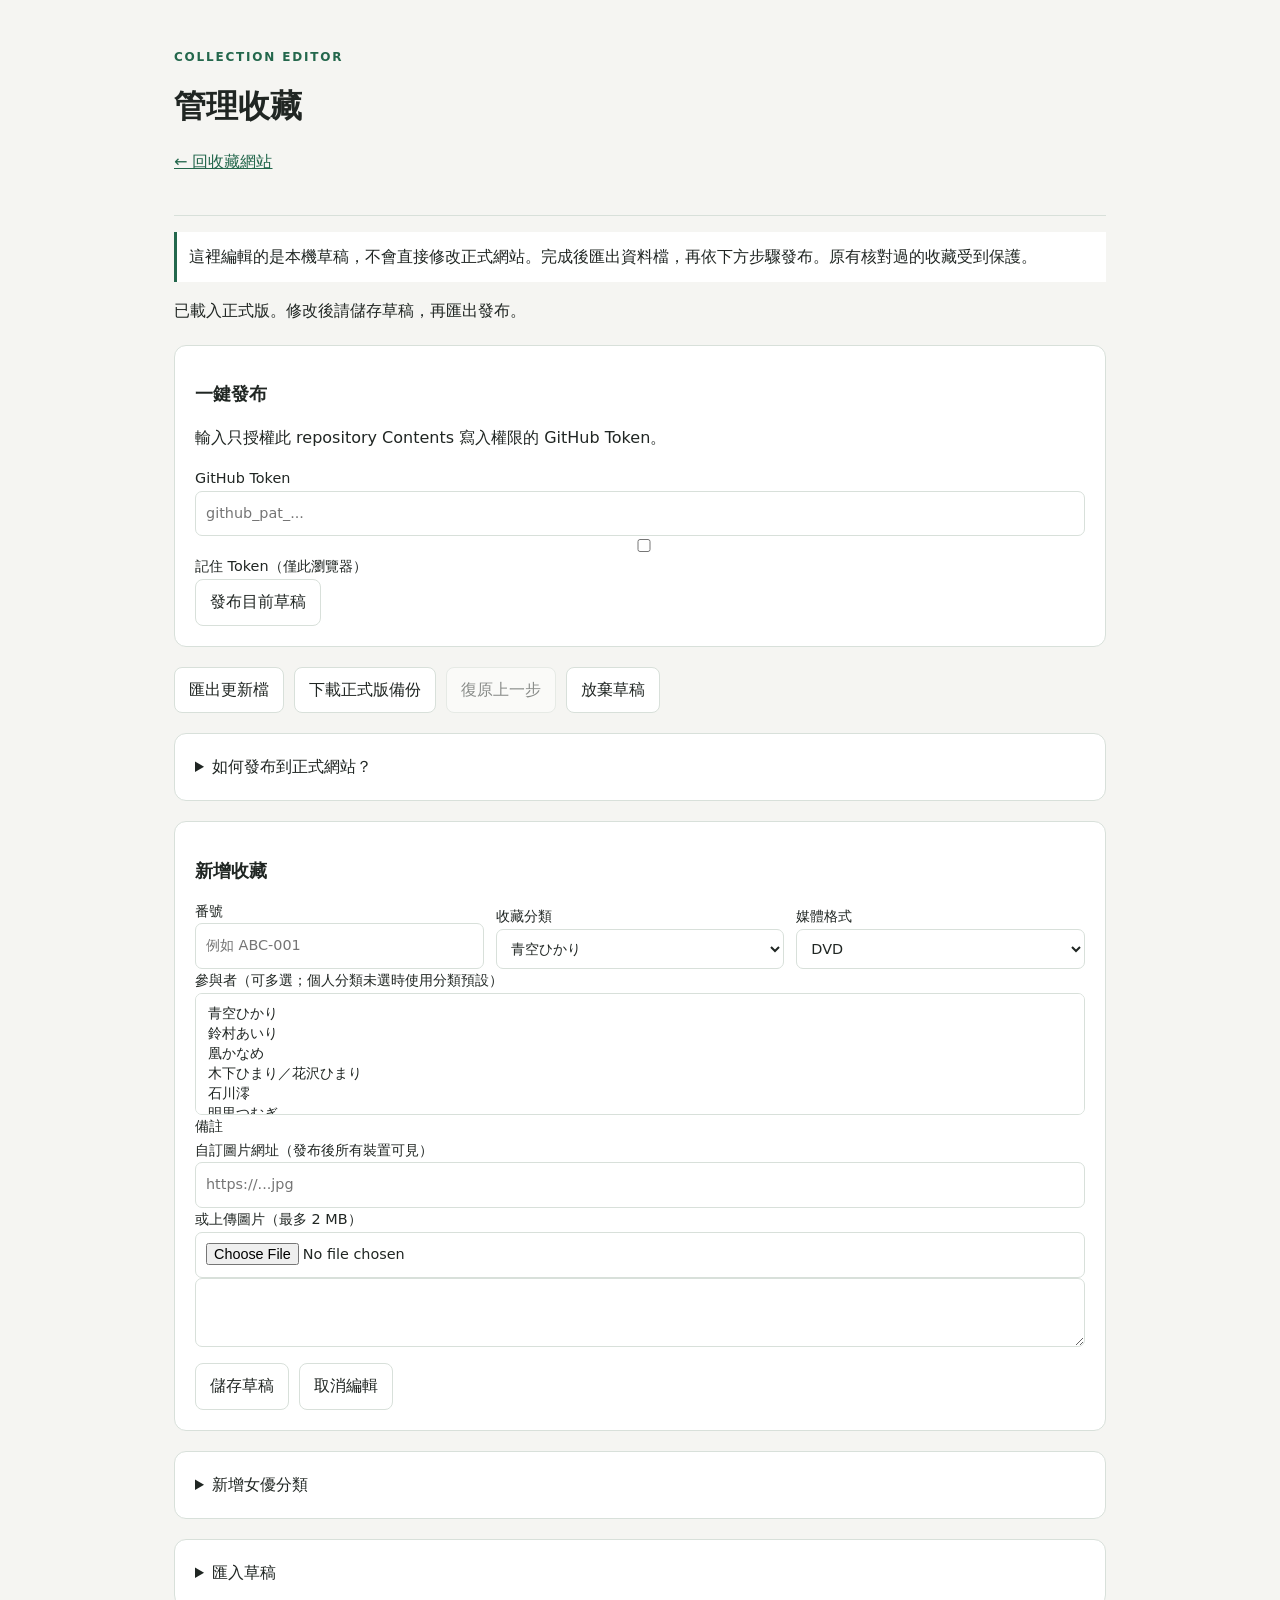
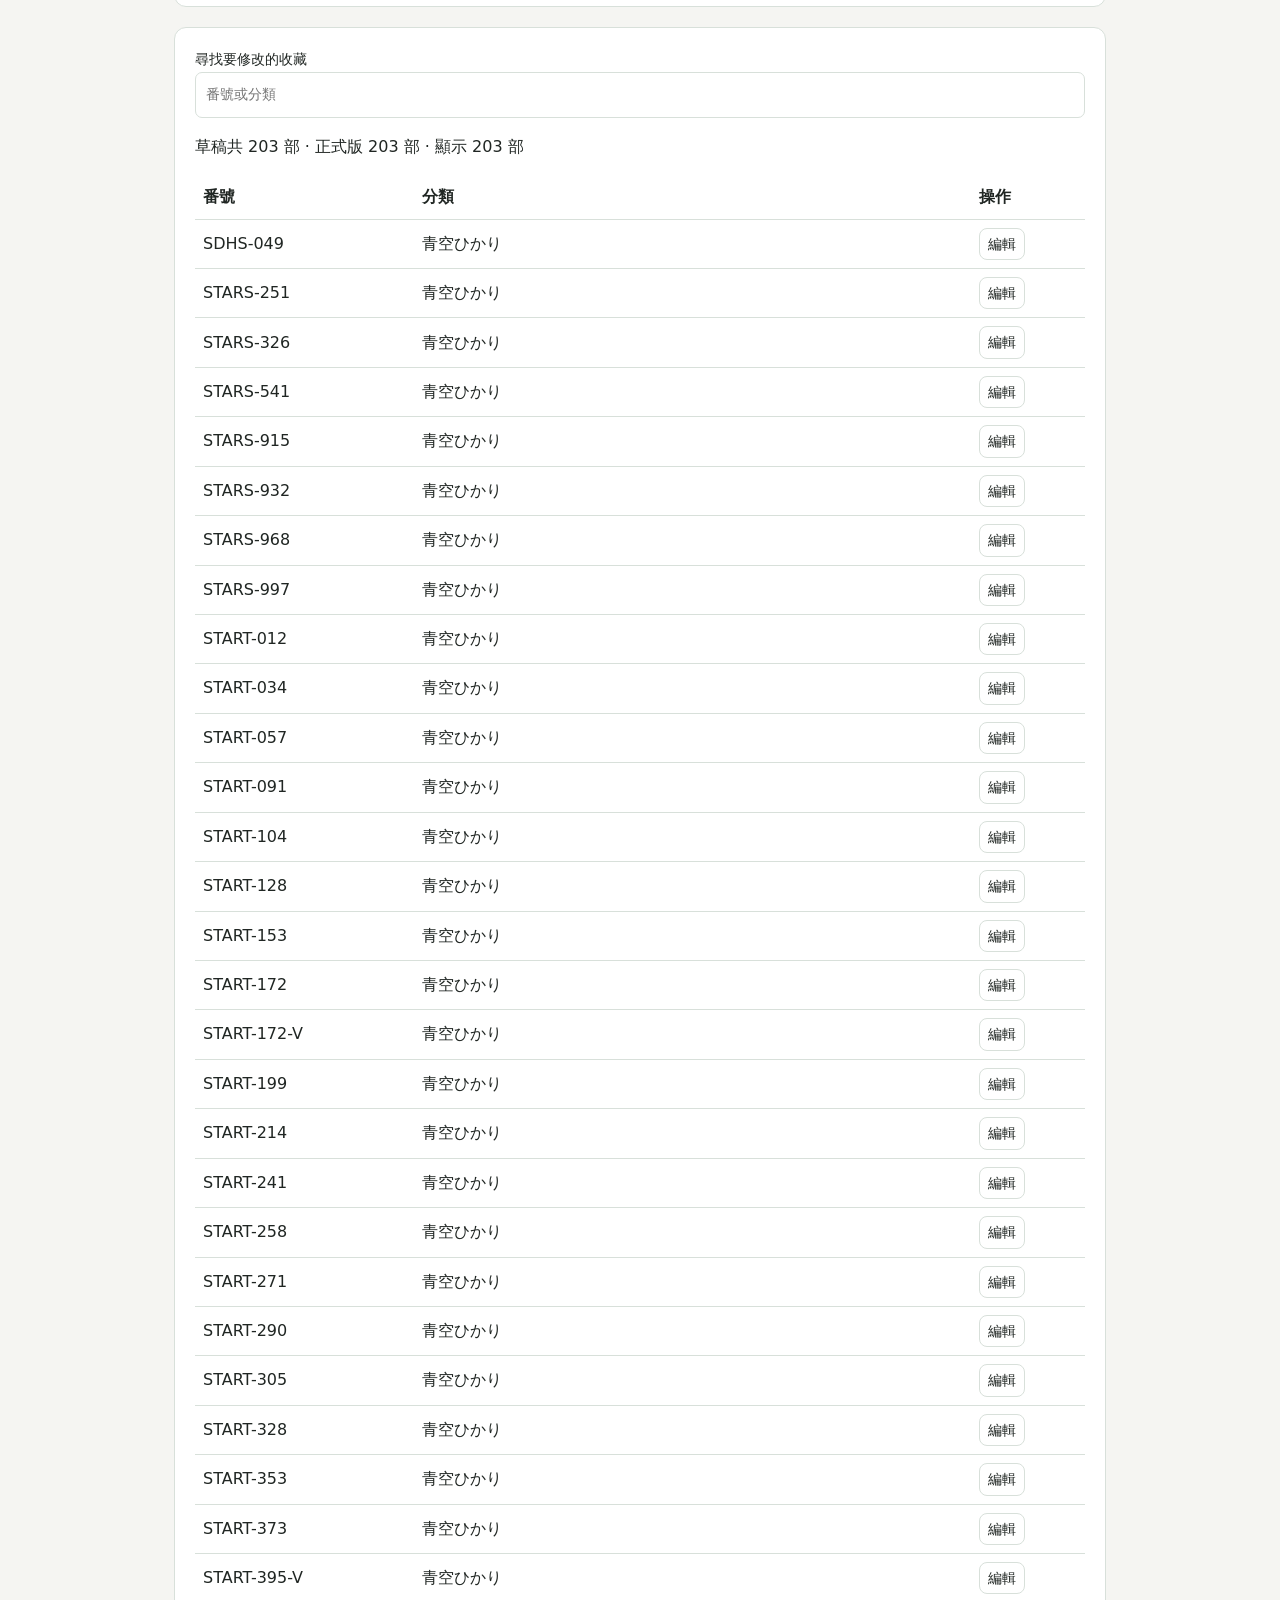
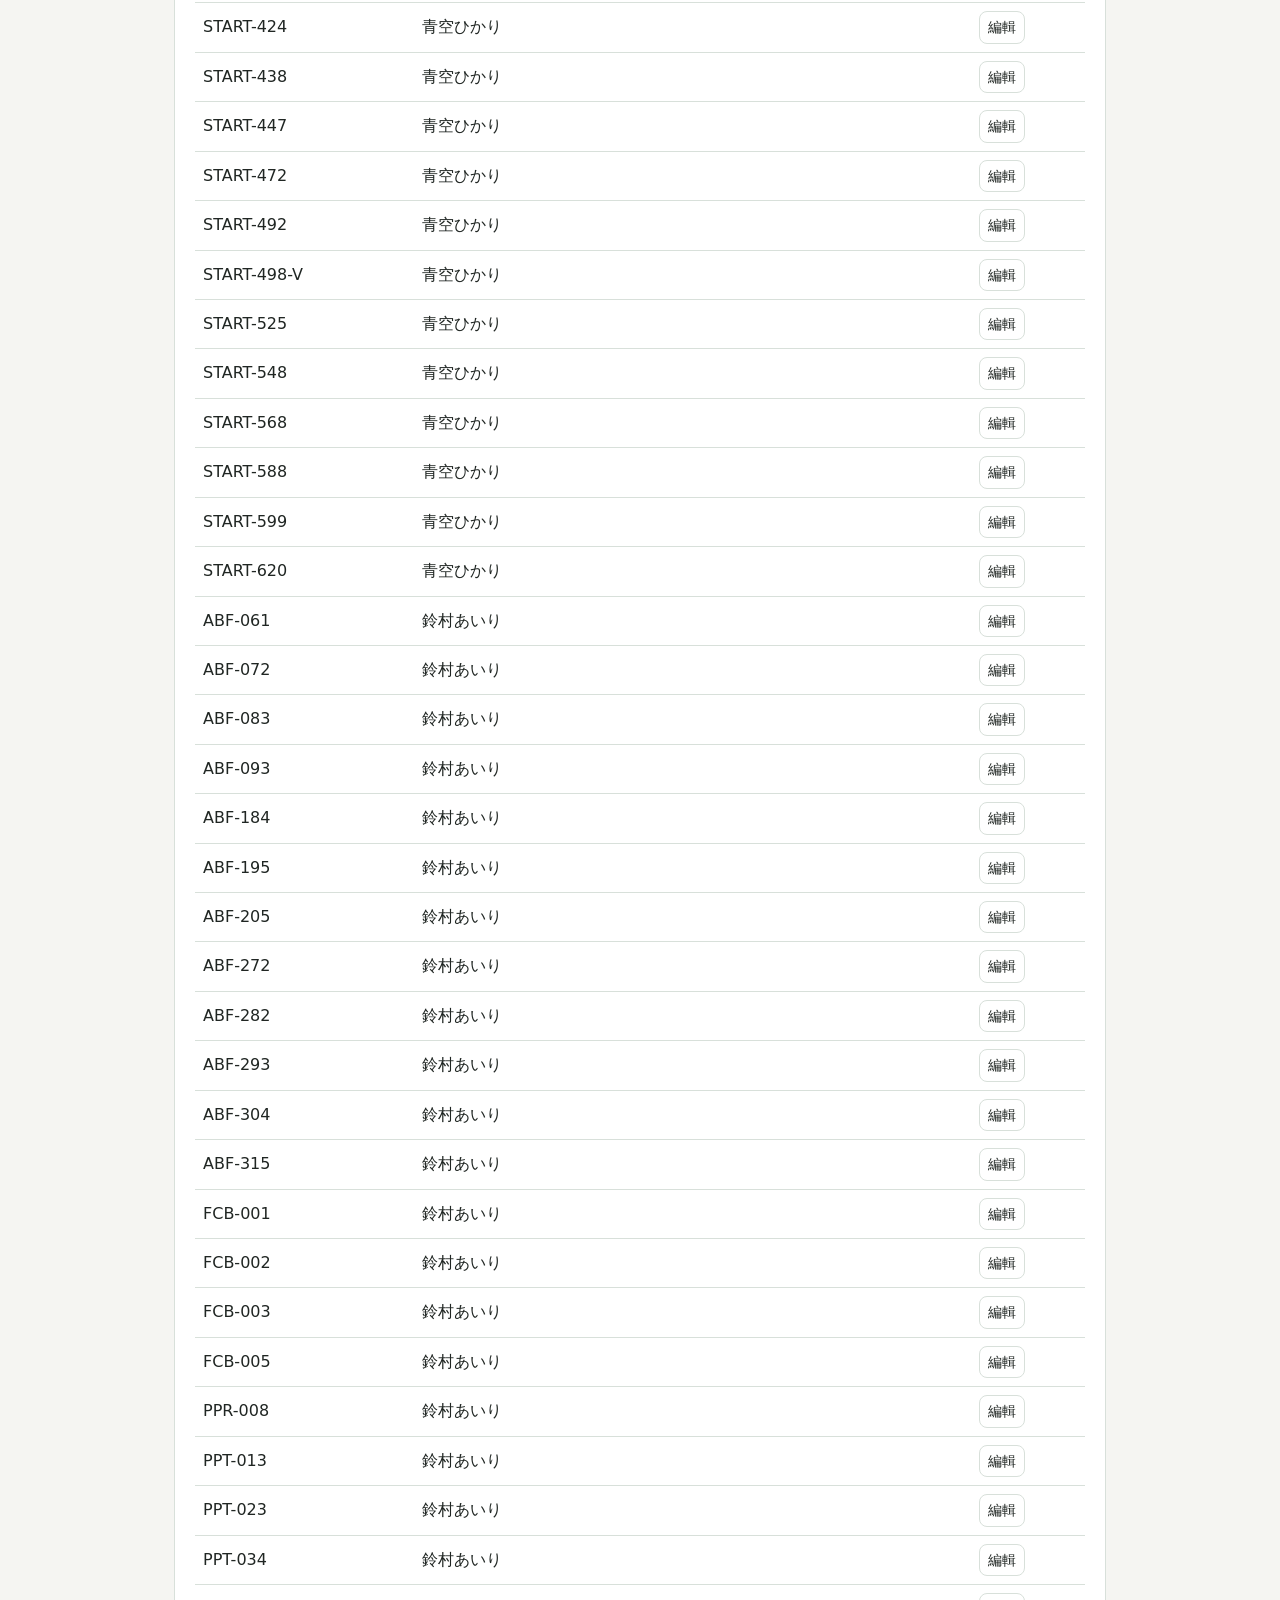
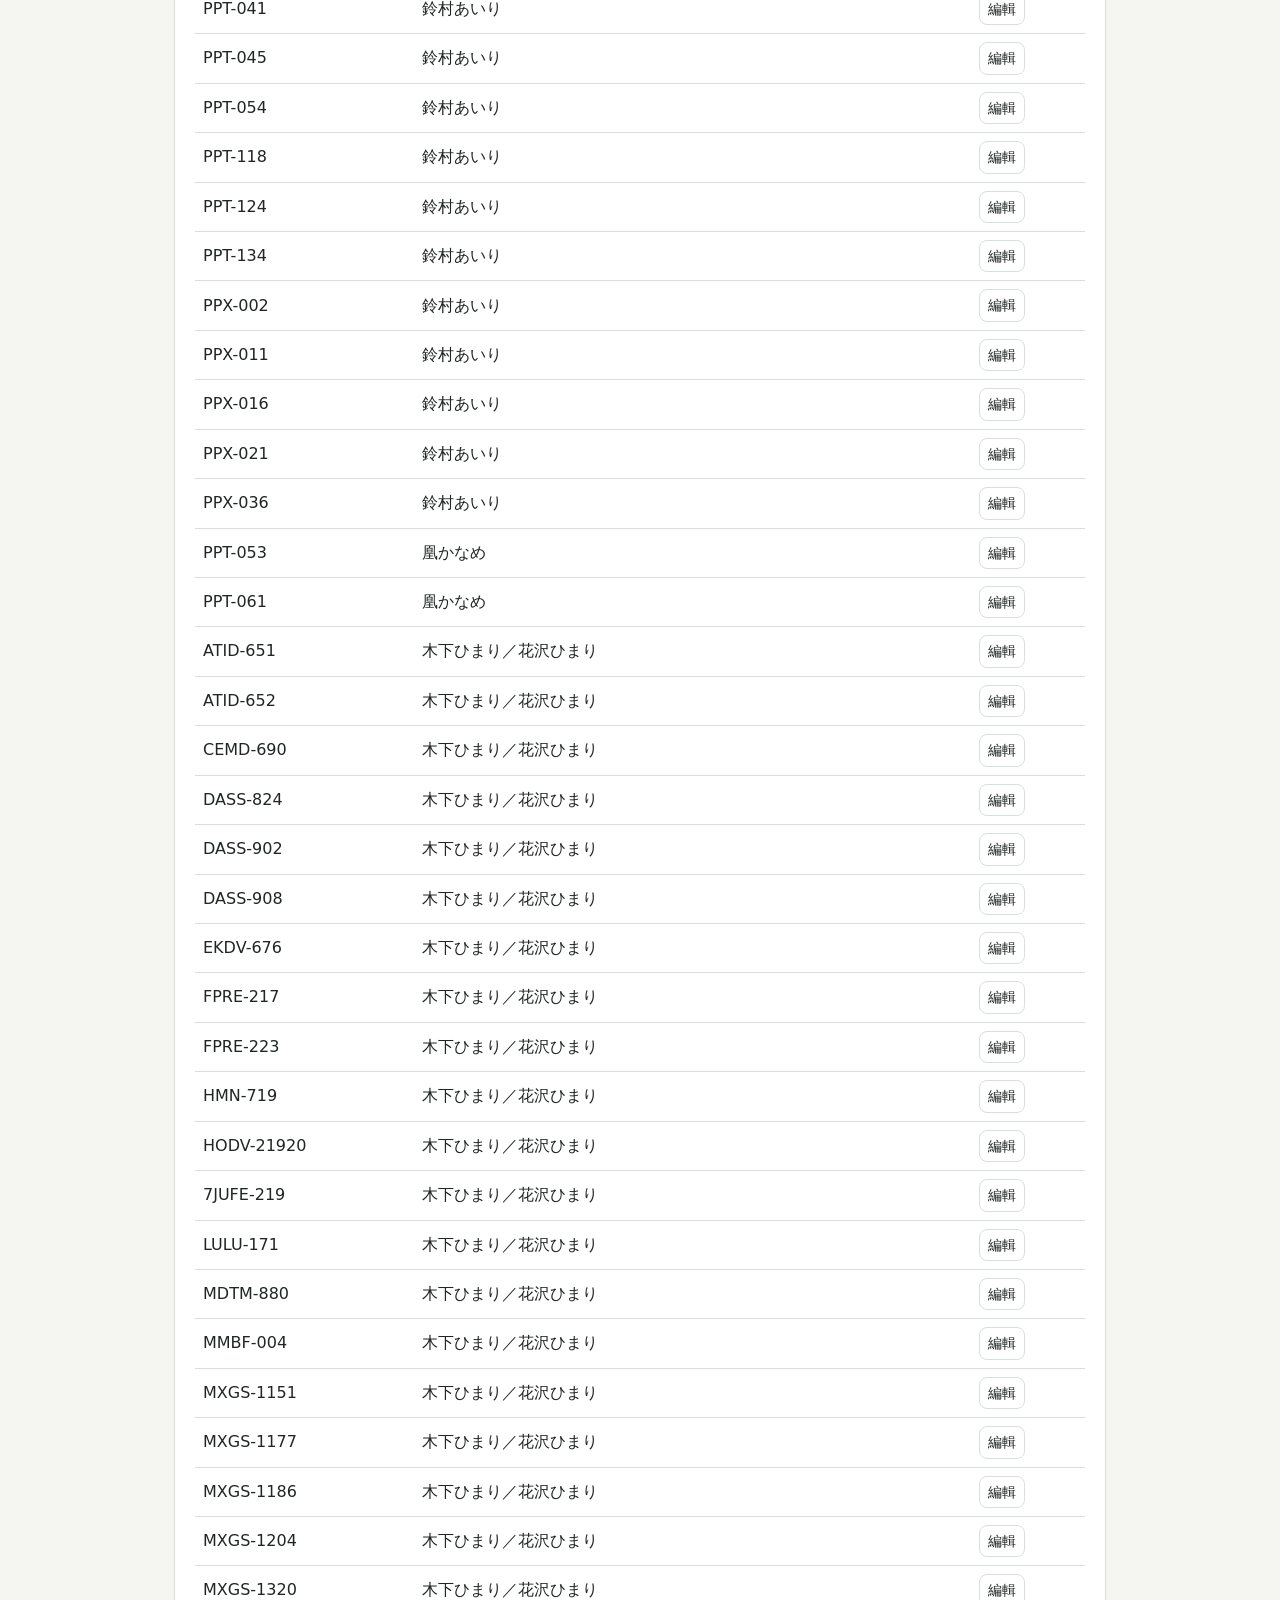
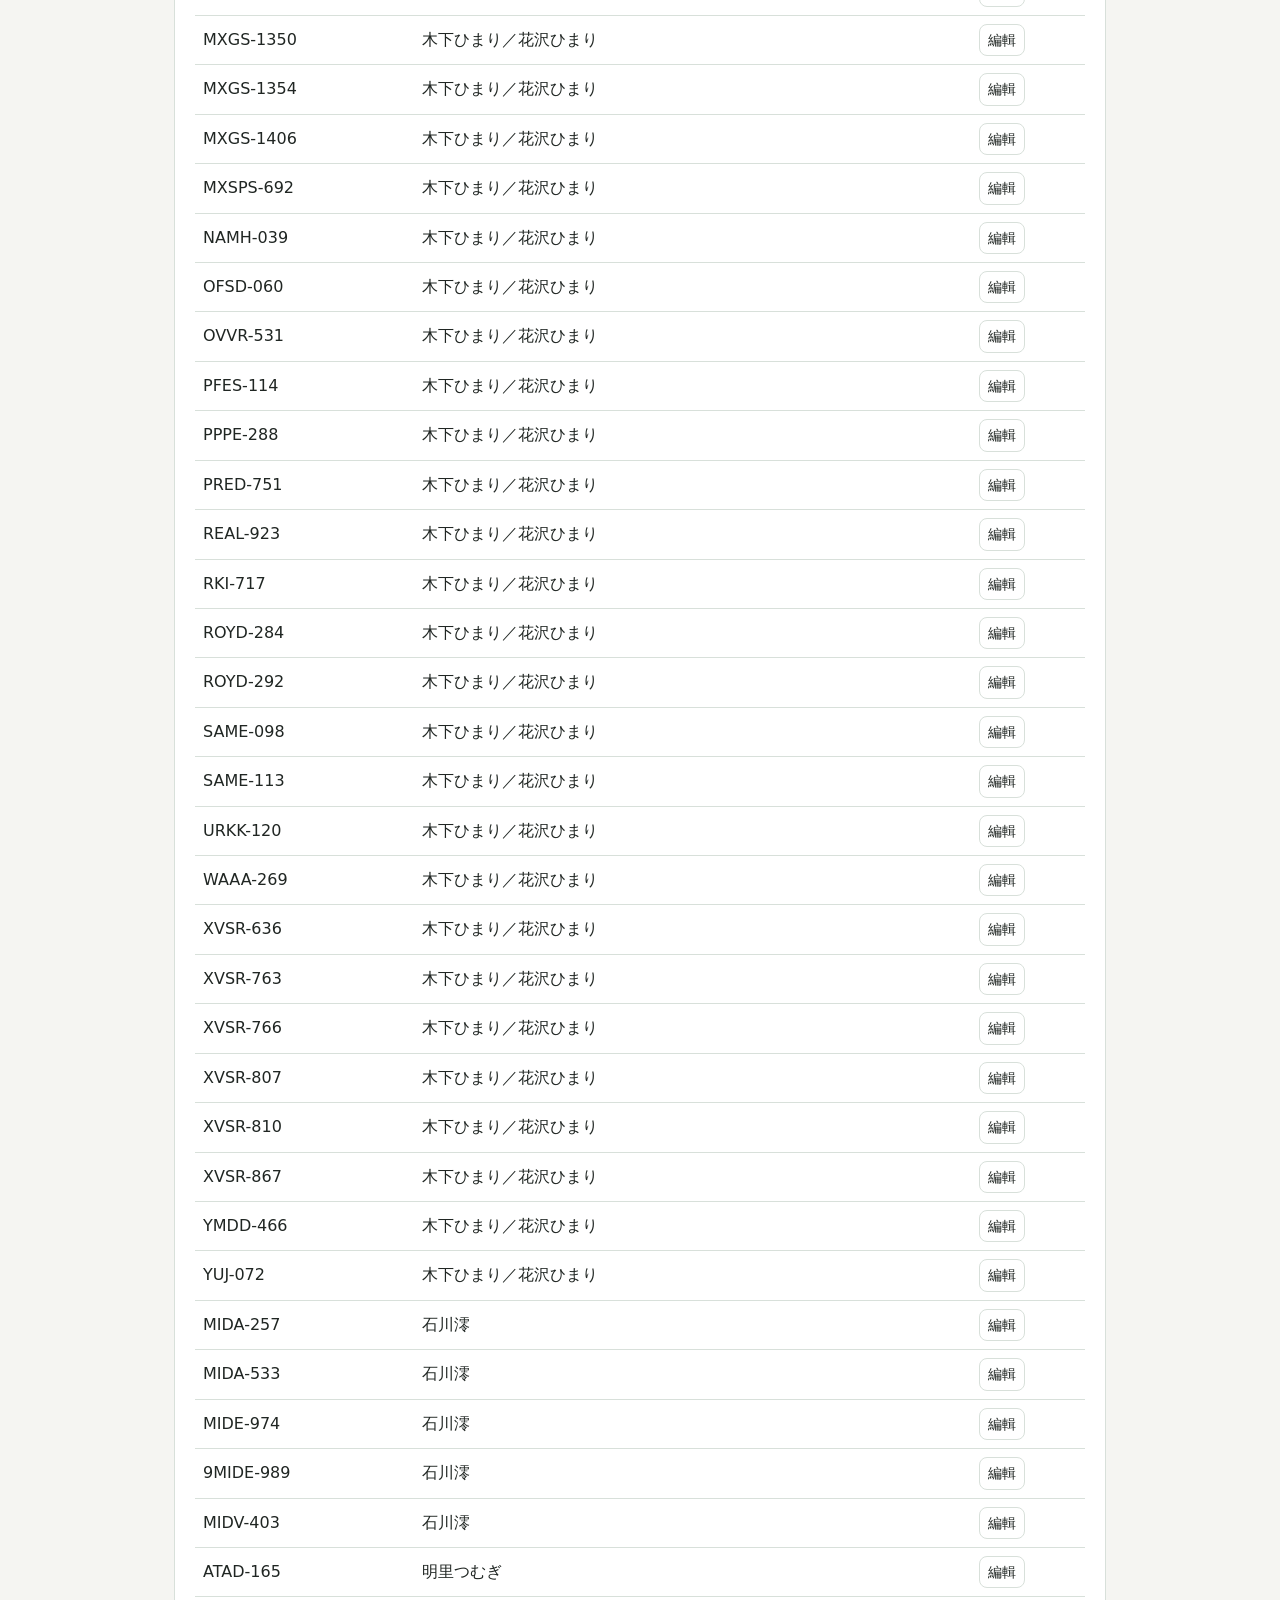
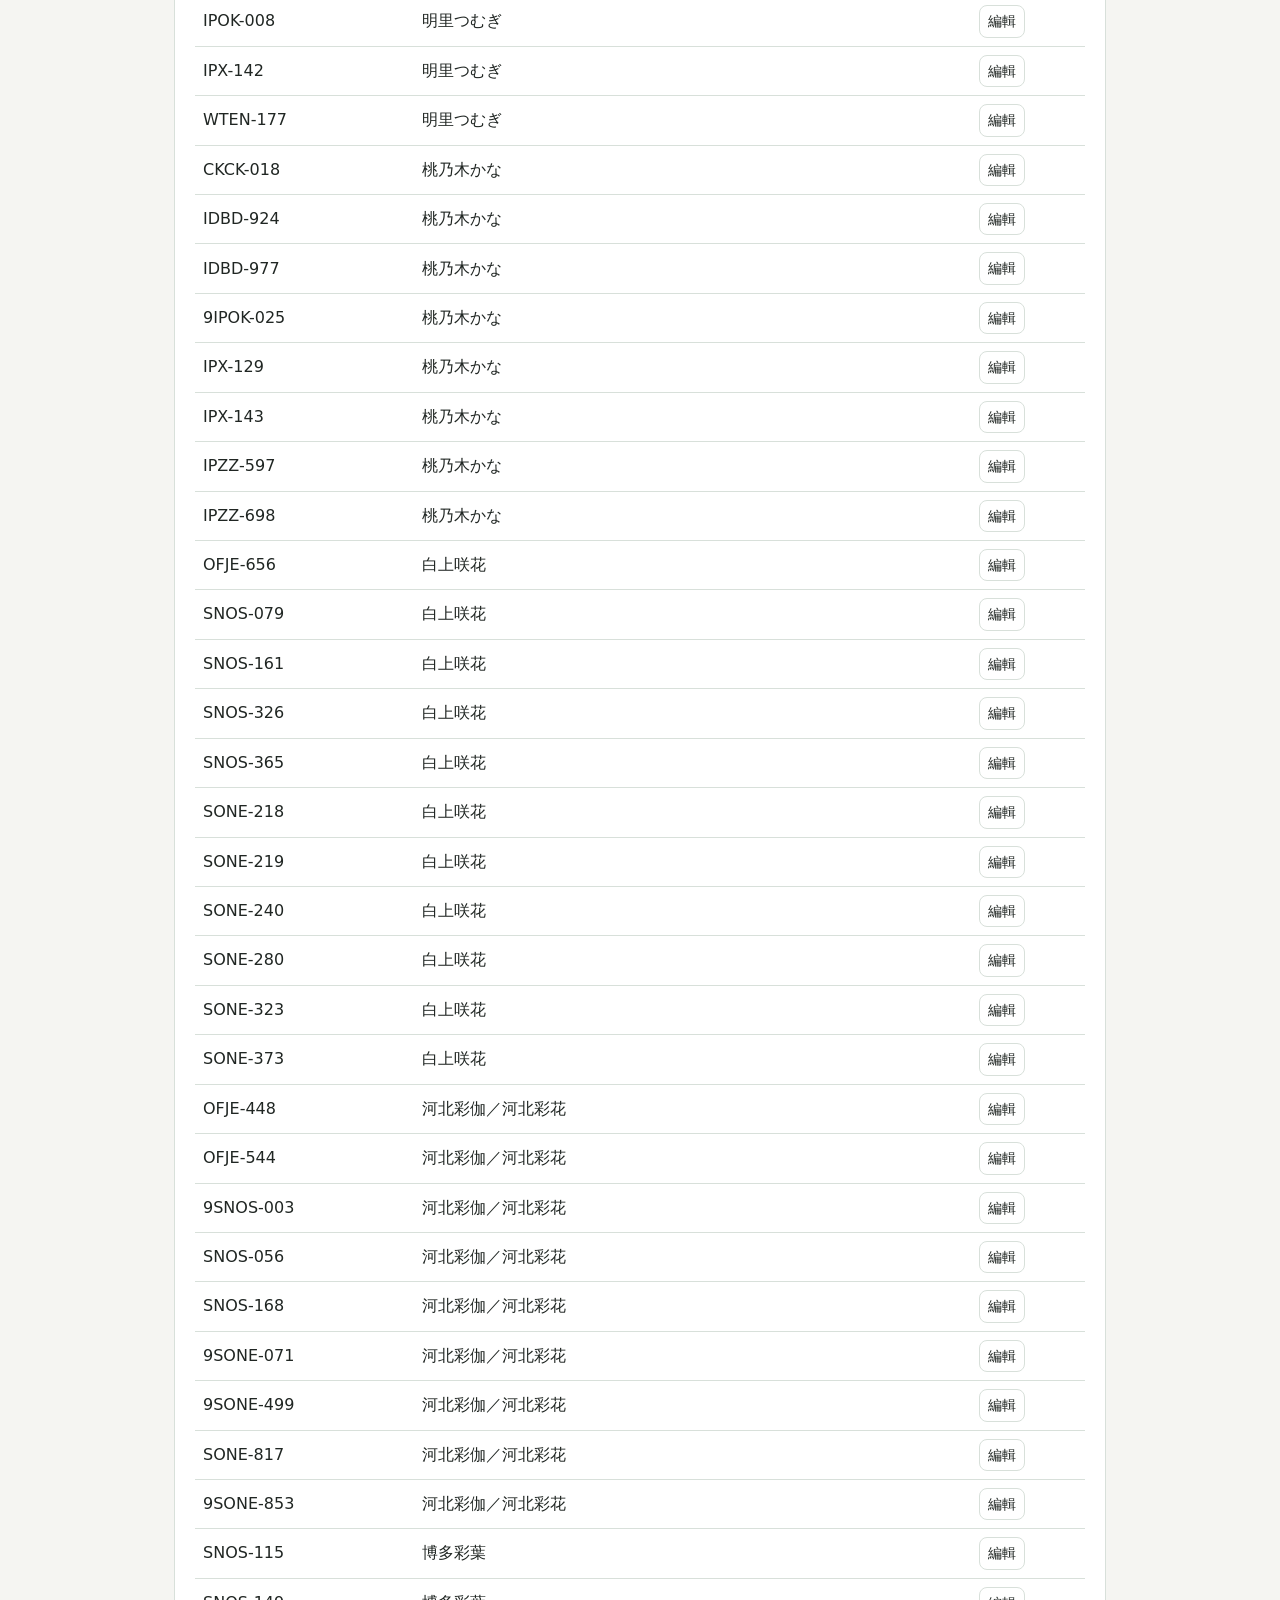
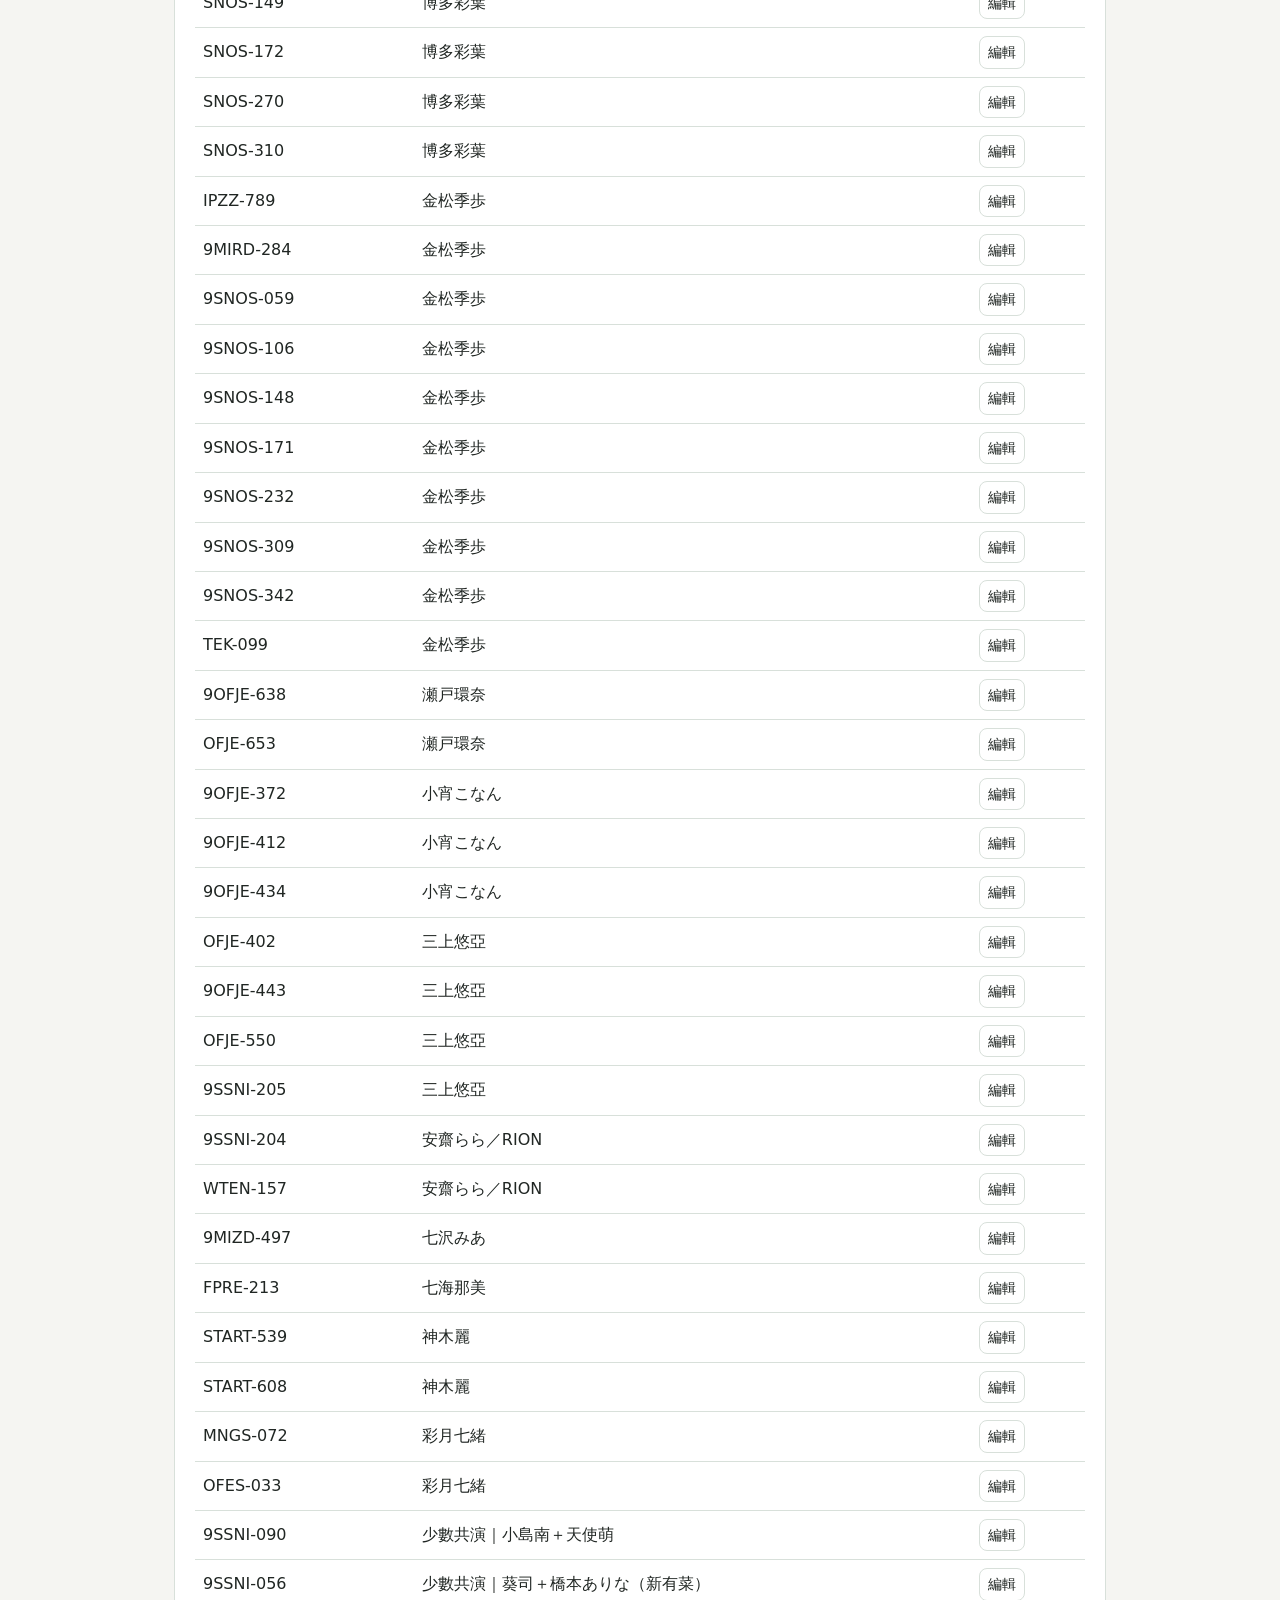
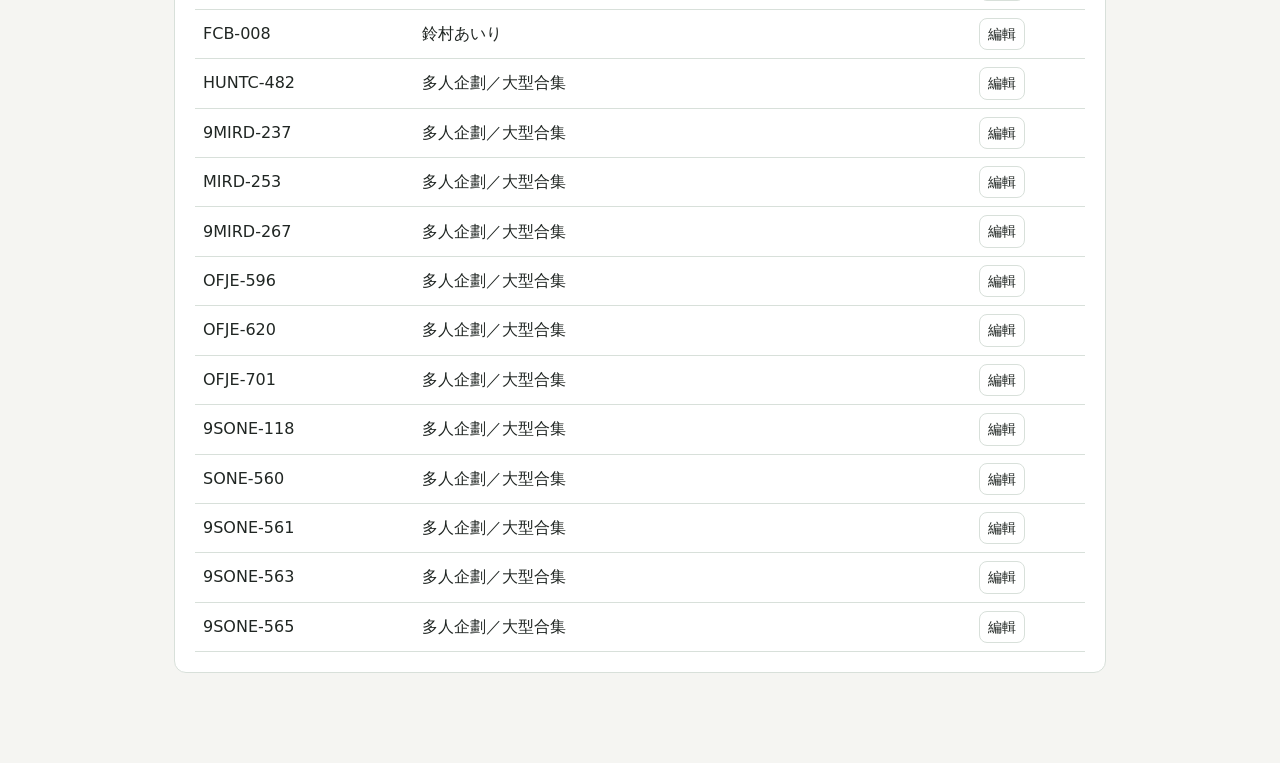
==== manage.html @ cd0d766d "Add media format field" ====
<!doctype html><html lang="zh-Hant"><head><meta charset="utf-8"><meta name="viewport" content="width=device-width,initial-scale=1"><title>管理收藏</title><link rel="stylesheet" href="assets/site.css"><script src="assets/manage.js?v=remember-token-3" defer></script></head>
<body><main><header><p class="eyebrow">COLLECTION EDITOR</p><h1>管理收藏</h1><p><a href="index.html">← 回收藏網站</a></p></header>
<p class="notice">這裡編輯的是本機草稿，不會直接修改正式網站。完成後匯出資料檔，再依下方步驟發布。原有核對過的收藏受到保護。</p>
<p id="status" role="status">正在載入收藏資料…</p>
<div id="editor" hidden>
<div class="actions"><button id="export" type="button">匯出更新檔</button><button id="backup" type="button">下載正式版備份</button><button id="undo" type="button">復原上一步</button><button id="reset" type="button">放棄草稿</button></div>
<details class="panel"><summary>如何發布到正式網站？</summary><ol><li>點「匯出更新檔」，取得 <code>catalog.json</code>。</li><li>開啟 <a href="https://github.com/swallow0120-stack/av-collection/tree/main/data" target="_blank" rel="noopener">GitHub 資料資料夾</a>，選 Add file → Upload files，上傳剛下載的檔案。</li><li>確認檔名是 <code>catalog.json</code>，按 Commit changes。網站會自動驗證及更新。</li><li>等待 Actions 顯示成功，再重新整理收藏網站。若驗證失敗，查看錯誤後修正資料。</li></ol><p>匯出的檔案也可作為備份；下次可使用「匯入草稿」繼續編輯。</p></details>
<section class="panel"><h2 id="form-title">新增收藏</h2><form id="item-form"><div class="row"><label>番號<input id="code" required maxlength="30" placeholder="例如 ABC-001" autocomplete="off"></label><label>收藏分類<select id="item-category" required></select></label><label>媒體格式<select id="media-type"><option value="DVD">DVD</option><option value="BD">BD</option></select></label></div><label>參與者（可多選；個人分類未選時使用分類預設）<select id="cast" multiple size="5"></select></label><label>備註<textarea id="note" rows="2" maxlength="1000"></textarea></label><div class="actions"><button type="submit">儲存草稿</button><button id="cancel" type="button">取消編輯</button></div></form></section>
<details class="panel"><summary>新增女優分類</summary><form id="category-form"><label>顯示姓名<input id="person-name" required maxlength="80"></label><label>別名（多個用 ／ 分隔）<input id="aliases" maxlength="200"></label><button type="submit">新增分類</button></form></details>
<details class="panel"><summary>匯入草稿</summary><label>選擇之前匯出的 catalog.json<input id="import" type="file" accept=".json,application/json"></label><p>匯入會先驗證內容，再替換本機草稿；可用「復原上一步」還原。</p></details>
<section class="panel"><label>尋找要修改的收藏<input id="manage-search" type="search" placeholder="番號或分類"></label><p id="summary"></p><table><thead><tr><th>番號</th><th>分類</th><th>操作</th></tr></thead><tbody id="items"></tbody></table></section>
</div></main></body></html>
---- assets/site.css ----
:root{color-scheme:light dark;--bg:#f5f5f2;--card:#fff;--text:#202623;--muted:#626d67;--line:#d8e0da;--accent:#23674c}*{box-sizing:border-box}body{margin:0;background:var(--bg);color:var(--text);font:16px/1.65 system-ui,"Microsoft JhengHei",sans-serif}main{max-width:980px;margin:auto;padding:36px 24px 70px}header{position:relative;border-bottom:1px solid var(--line);padding-bottom:24px}h1{margin:0;font-size:2rem}h2{font-size:1.1rem;line-height:1.6}.eyebrow{font-size:.75rem;letter-spacing:.15em;color:var(--accent);font-weight:bold}.muted,small,.cast,footer{color:var(--muted)}a{color:var(--accent)}button,.button{display:inline-block;border:1px solid var(--line);border-radius:8px;padding:9px 14px;color:var(--text);background:var(--card);font:inherit;text-decoration:none;cursor:pointer}button:hover,.button:hover{border-color:var(--accent)}button:disabled{opacity:.5;cursor:not-allowed}input,select,textarea{display:block;width:100%;padding:10px;border:1px solid var(--line);border-radius:7px;font:inherit;background:var(--card);color:var(--text)}label{display:block;font-size:.9rem}.stats{display:flex;gap:50px;padding:24px 0}.stats strong{font-size:1.8rem}.stats small{display:block;font-size:.8rem;font-weight:normal}.filters{display:flex;align-items:end;gap:12px;flex-wrap:wrap}.filters label:first-child{flex:2;min-width:180px}.filters label:nth-child(2){flex:1;min-width:180px}.category{background:var(--card);border:1px solid var(--line);border-radius:12px;padding:16px 22px;margin:18px 0}.category h2{margin:0 0 12px}.entry{padding:5px 0;border-bottom:1px solid var(--line)}.entry:last-child{border-bottom:0}.code{font:15px/1.6 ui-monospace,Consolas,monospace}.cast{display:block;font-size:.75rem}footer{font-size:.8rem;margin-top:30px}#result-count{font-size:.85rem;color:var(--muted)}[hidden]{display:none!important}.panel{background:var(--card);border:1px solid var(--line);border-radius:12px;padding:20px;margin:20px 0}.row{display:flex;gap:12px;align-items:end;flex-wrap:wrap}.row>*{flex:1;min-width:150px}.actions{display:flex;flex-wrap:wrap;gap:10px;margin-top:16px}.notice{padding:12px;border-left:3px solid var(--accent);background:var(--card)}.error{color:#b32222}table{width:100%;border-collapse:collapse}td,th{padding:8px;text-align:left;border-bottom:1px solid var(--line)}td button{padding:4px 8px;font-size:.85rem}:focus-visible{outline:3px solid #65a78a;outline-offset:3px}@media(max-width:600px){main{padding:22px 16px}.stats{gap:32px}.category{padding:14px}td,th{padding:6px;font-size:.85rem}.optional{display:none}}@media(prefers-color-scheme:dark){:root{--bg:#141a17;--card:#1b231e;--text:#e5ede7;--muted:#a8b9ae;--line:#35463b;--accent:#9cdbb8}.error{color:#ffa6a6}}

.purchase-panel{background:var(--card);border:2px solid var(--accent);border-radius:14px;padding:20px;margin:24px 0}.purchase-panel label{font-size:1.1rem;font-weight:700}.purchase-panel textarea{margin-top:10px;font:20px/1.6 ui-monospace,Consolas,monospace}.purchase-panel .muted,#purchase-freshness{font-size:.85rem}#purchase-check{background:var(--accent);color:var(--card);font-weight:700}.check-result{padding:16px;border:2px solid var(--line);border-radius:10px;margin:12px 0}.check-result h3{font-size:1.2rem;margin:0}.check-result p{margin:8px 0 0}.check-result.owned{border-color:#b52b30;background:#fff0f0;color:#8a171b}.check-result.possible,.check-result.draft{border-color:#996500;background:#fff7dd;color:#624600}.check-result.missing,.check-result.invalid{border-style:dashed}.list-warning{font-weight:700;text-decoration:underline}@media(prefers-color-scheme:dark){.check-result.owned{background:#3a171c;color:#ffcccf}.check-result.possible,.check-result.draft{background:#352b10;color:#ffe29a}}

/* Collection metadata cards */
.collection-grid{display:grid;grid-template-columns:repeat(3,minmax(0,1fr));gap:12px}
.collection-grid .entry{padding:16px;border:1px solid var(--line);border-radius:10px;background:var(--bg);min-width:0}
.entry-heading{display:flex;align-items:center;justify-content:space-between;gap:8px;flex-wrap:wrap}
.entry-heading .code{margin:0;font-size:17px;font-weight:700;overflow-wrap:anywhere}
.owned-badge{font-size:.7rem;color:var(--accent);border:1px solid var(--line);border-radius:20px;padding:2px 8px;white-space:nowrap}
.entry-details{margin:14px 0 0;font-size:.85rem}
.entry-details>div+div{margin-top:10px}
.entry-details dt{color:var(--muted);font-size:.72rem;margin-bottom:3px}
.entry-details dd{margin:0;overflow-wrap:anywhere;white-space:pre-wrap}
@media(max-width:800px){.collection-grid{grid-template-columns:repeat(2,minmax(0,1fr))}}
@media(max-width:480px){.collection-grid{grid-template-columns:minmax(0,1fr)}}
.poster-slot{width:100%;aspect-ratio:3/4;display:flex;flex-direction:column;align-items:center;justify-content:center;gap:8px;margin-bottom:16px;border:1px dashed var(--line);border-radius:7px;background:var(--card);color:var(--muted)}
.poster-slot svg{width:48px;height:48px;fill:none;stroke:currentColor;stroke-width:1.5;opacity:.55}
.poster-slot span{font-size:.8rem;letter-spacing:.18em;font-weight:600}
.poster-slot small{font-size:.7rem}
.poster-slot img{display:block;width:100%;height:100%;object-fit:contain;border-radius:7px}

.poster-slot.has-poster{display:block}.poster-slot.has-poster>svg,.poster-slot.has-poster>span,.poster-slot.has-poster>small{display:none}

.content-preview{margin-bottom:16px}
.preview-stage{aspect-ratio:3/4;overflow:hidden;border:1px solid var(--line);border-radius:7px;background:var(--card)}
.preview-stage>.poster-slot{height:100%;margin:0;border:0}
.preview-stage>iframe,.preview-stage>.preview-image{display:block;width:100%;height:100%;border:0;object-fit:contain}
.preview-message{height:100%;display:flex;align-items:center;justify-content:center;padding:24px;text-align:center;color:var(--muted);font-size:.9rem}
.preview-controls{display:flex;gap:6px;flex-wrap:wrap;margin-top:8px}
.preview-controls .button,.preview-controls button{font-size:.75rem;padding:7px 9px}
.preview-status{font-size:.72rem;color:var(--muted);margin:8px 0 0;overflow-wrap:anywhere}
.entry-actions{display:flex;margin-top:14px;padding-top:12px;border-top:1px solid var(--line)}
.entry-edit{width:100%;text-align:center;font-size:.8rem;padding:7px 10px;background:var(--card);color:var(--accent);border-color:#b8cec0}
.entry-edit:hover{background:var(--accent);color:#fff;border-color:var(--accent)}
.collection-grid .entry{box-shadow:0 2px 8px rgba(32,38,35,.05);transition:transform .15s ease,box-shadow .15s ease}
.collection-grid .entry:hover{transform:translateY(-2px);box-shadow:0 5px 16px rgba(32,38,35,.1)}
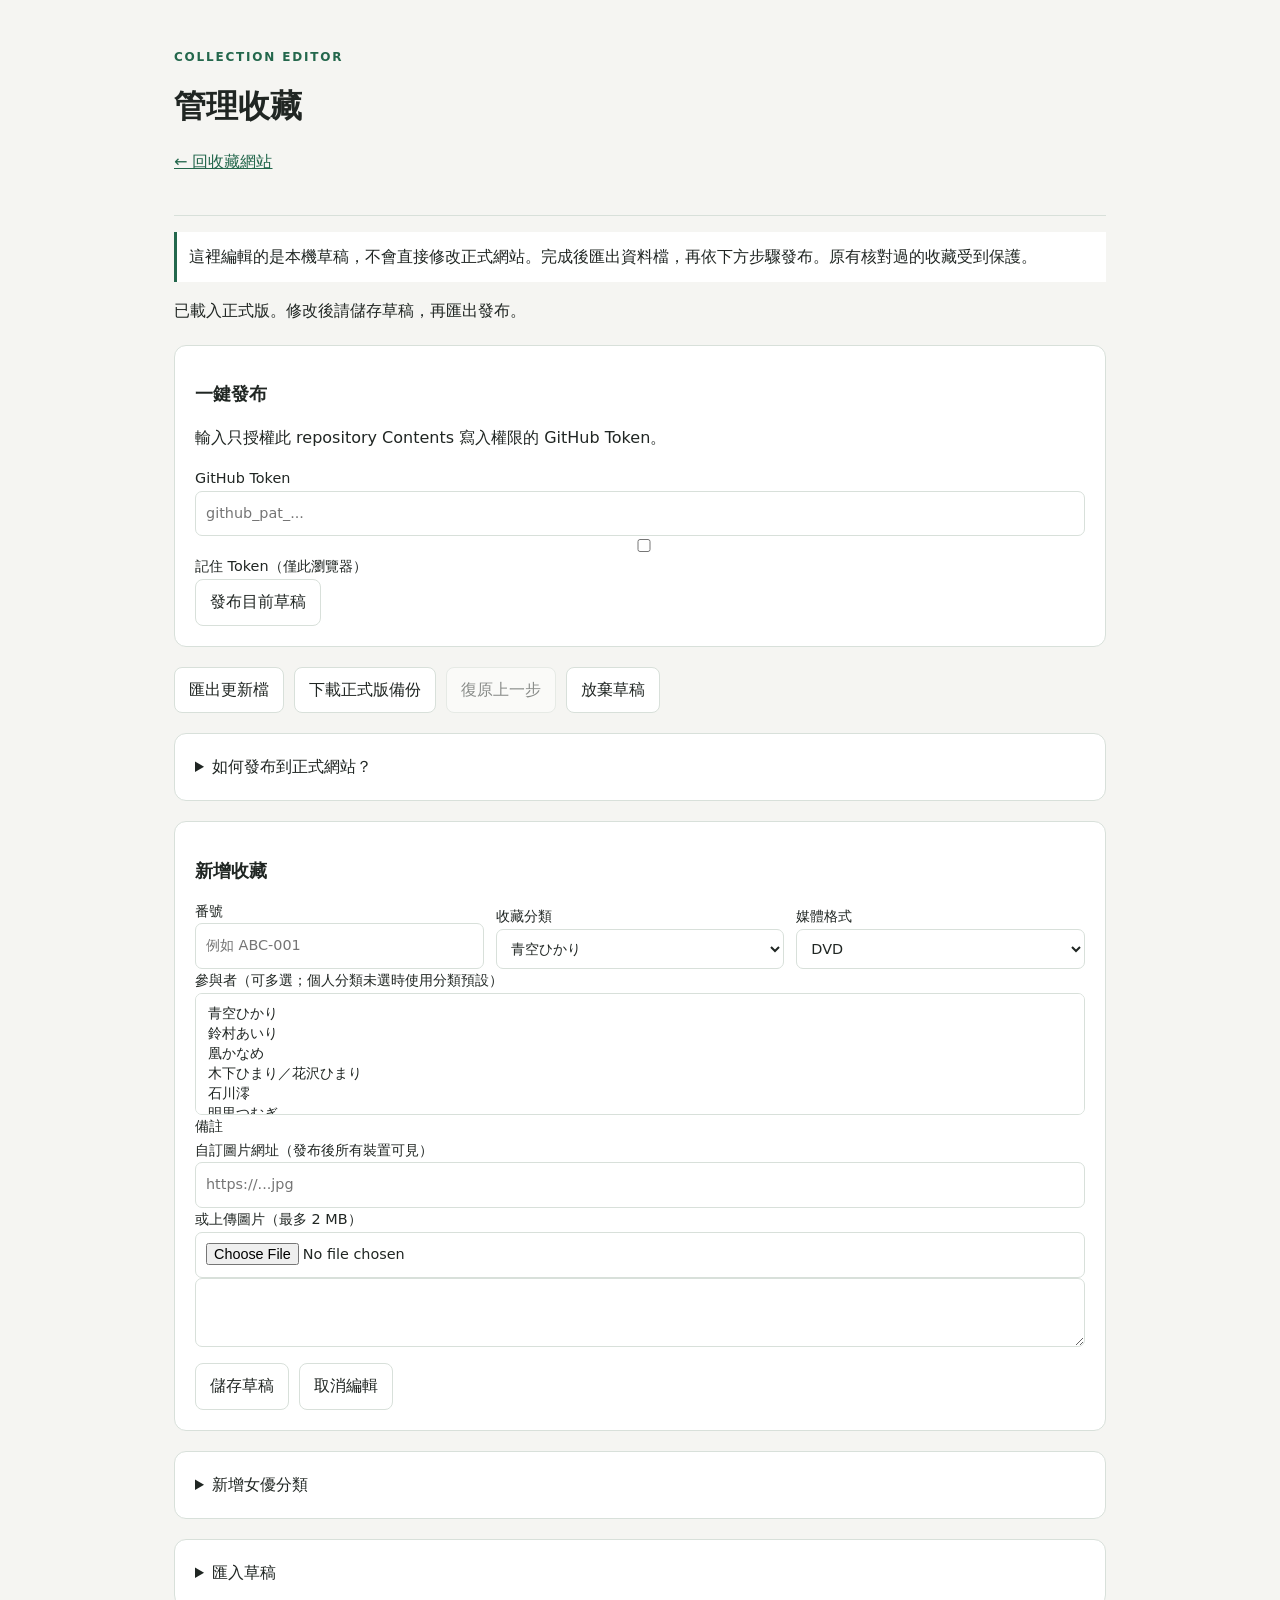
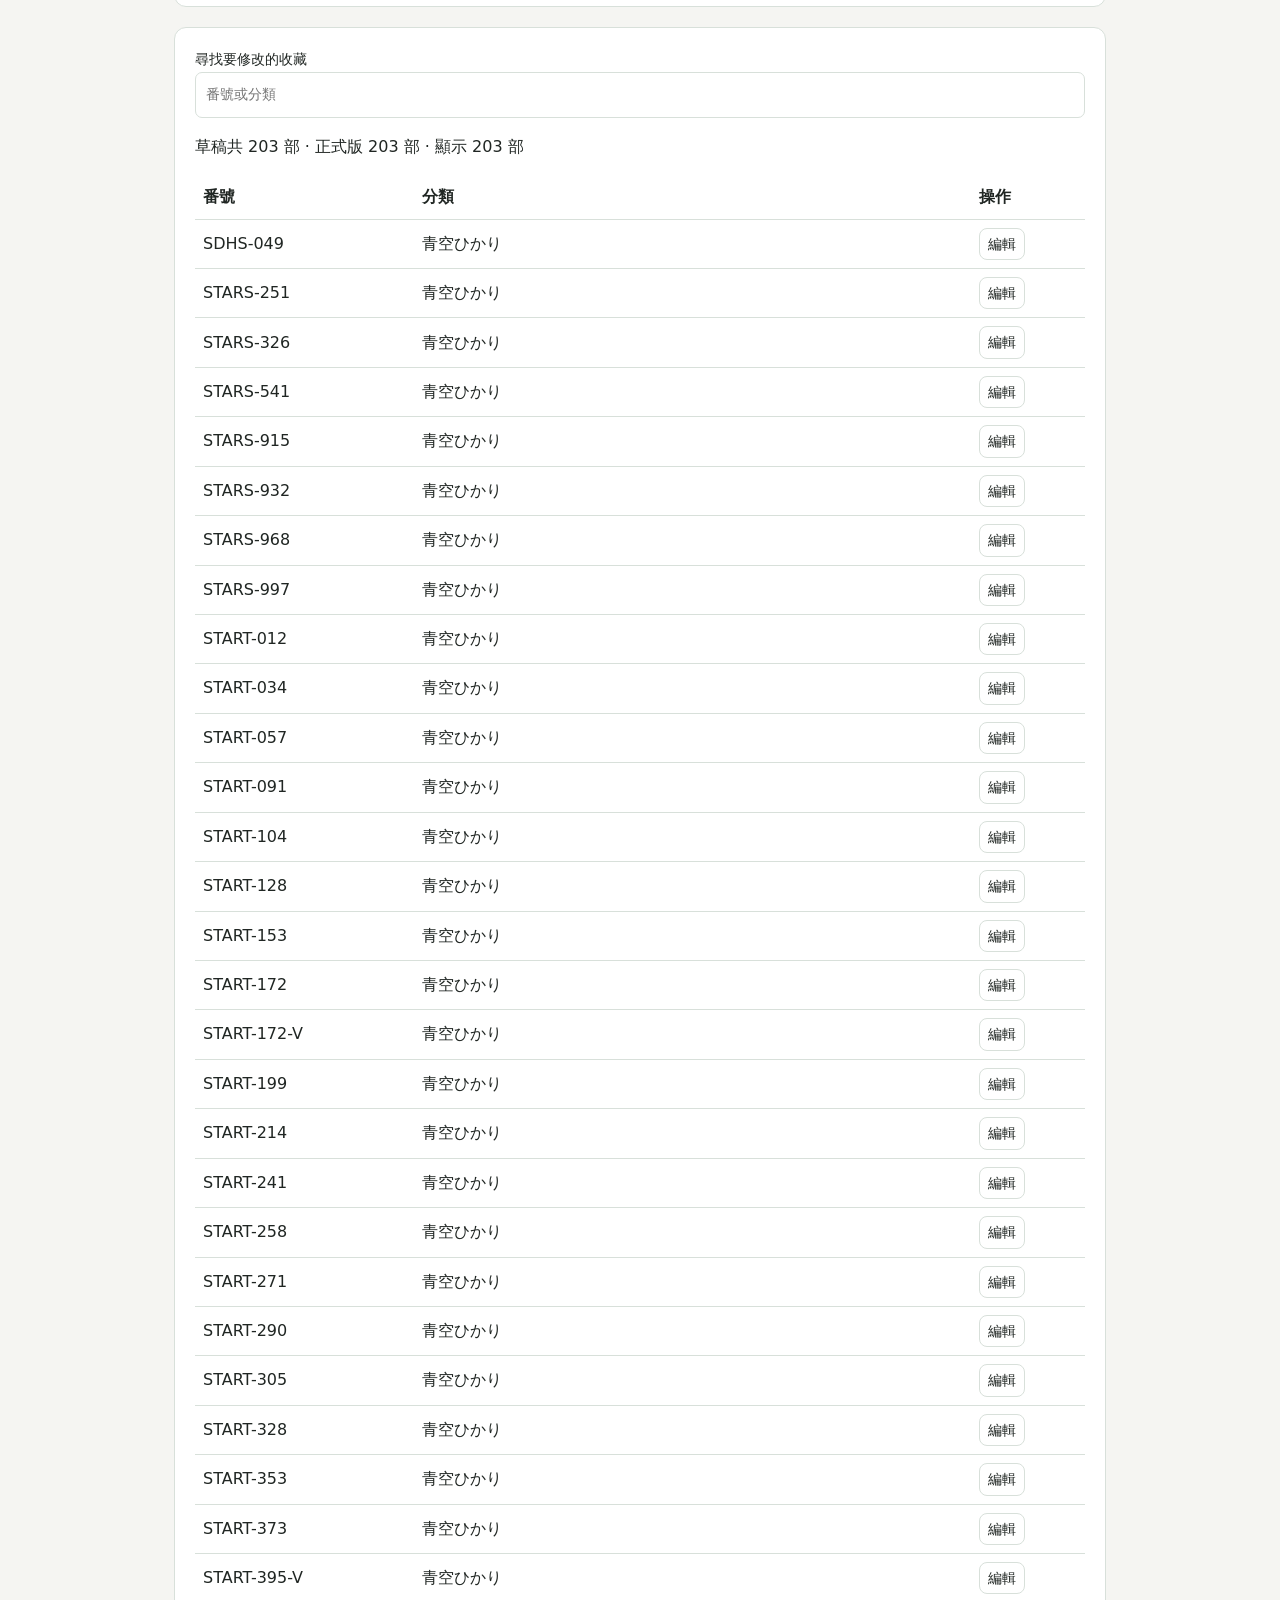
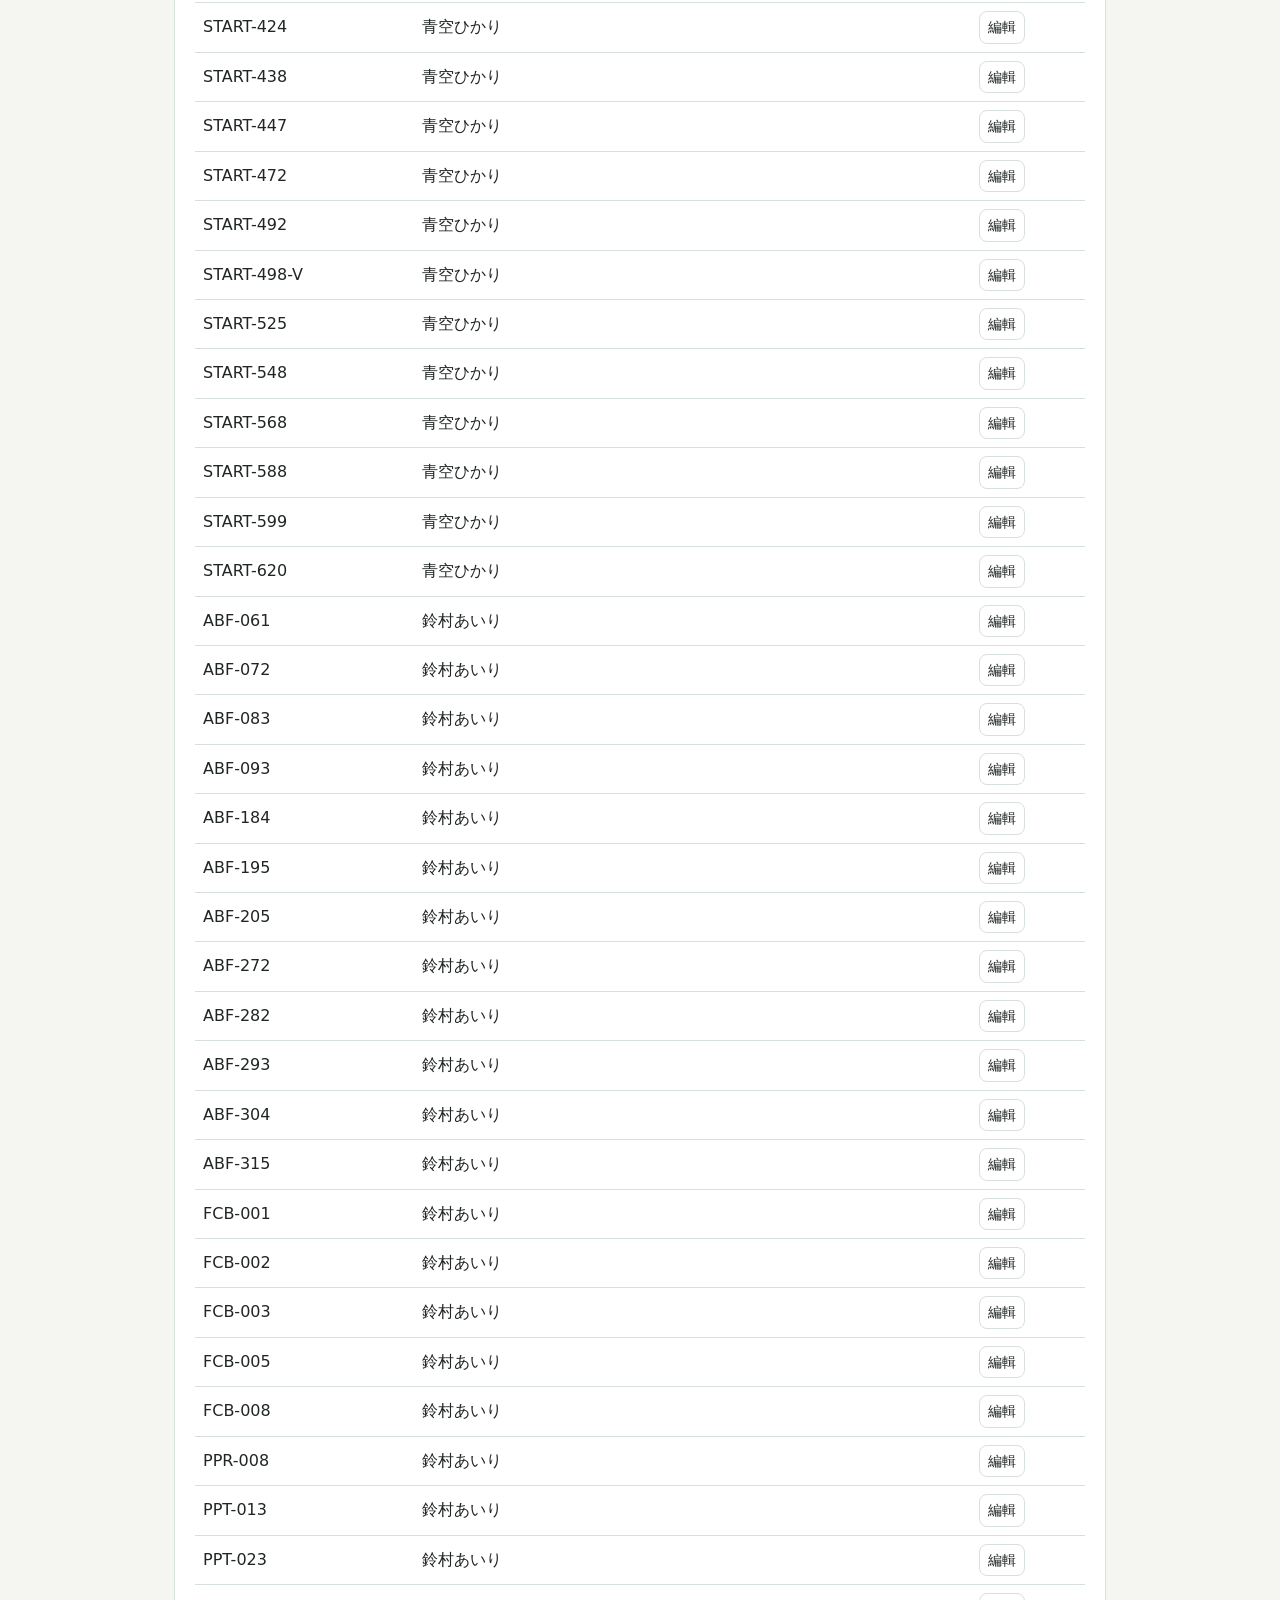
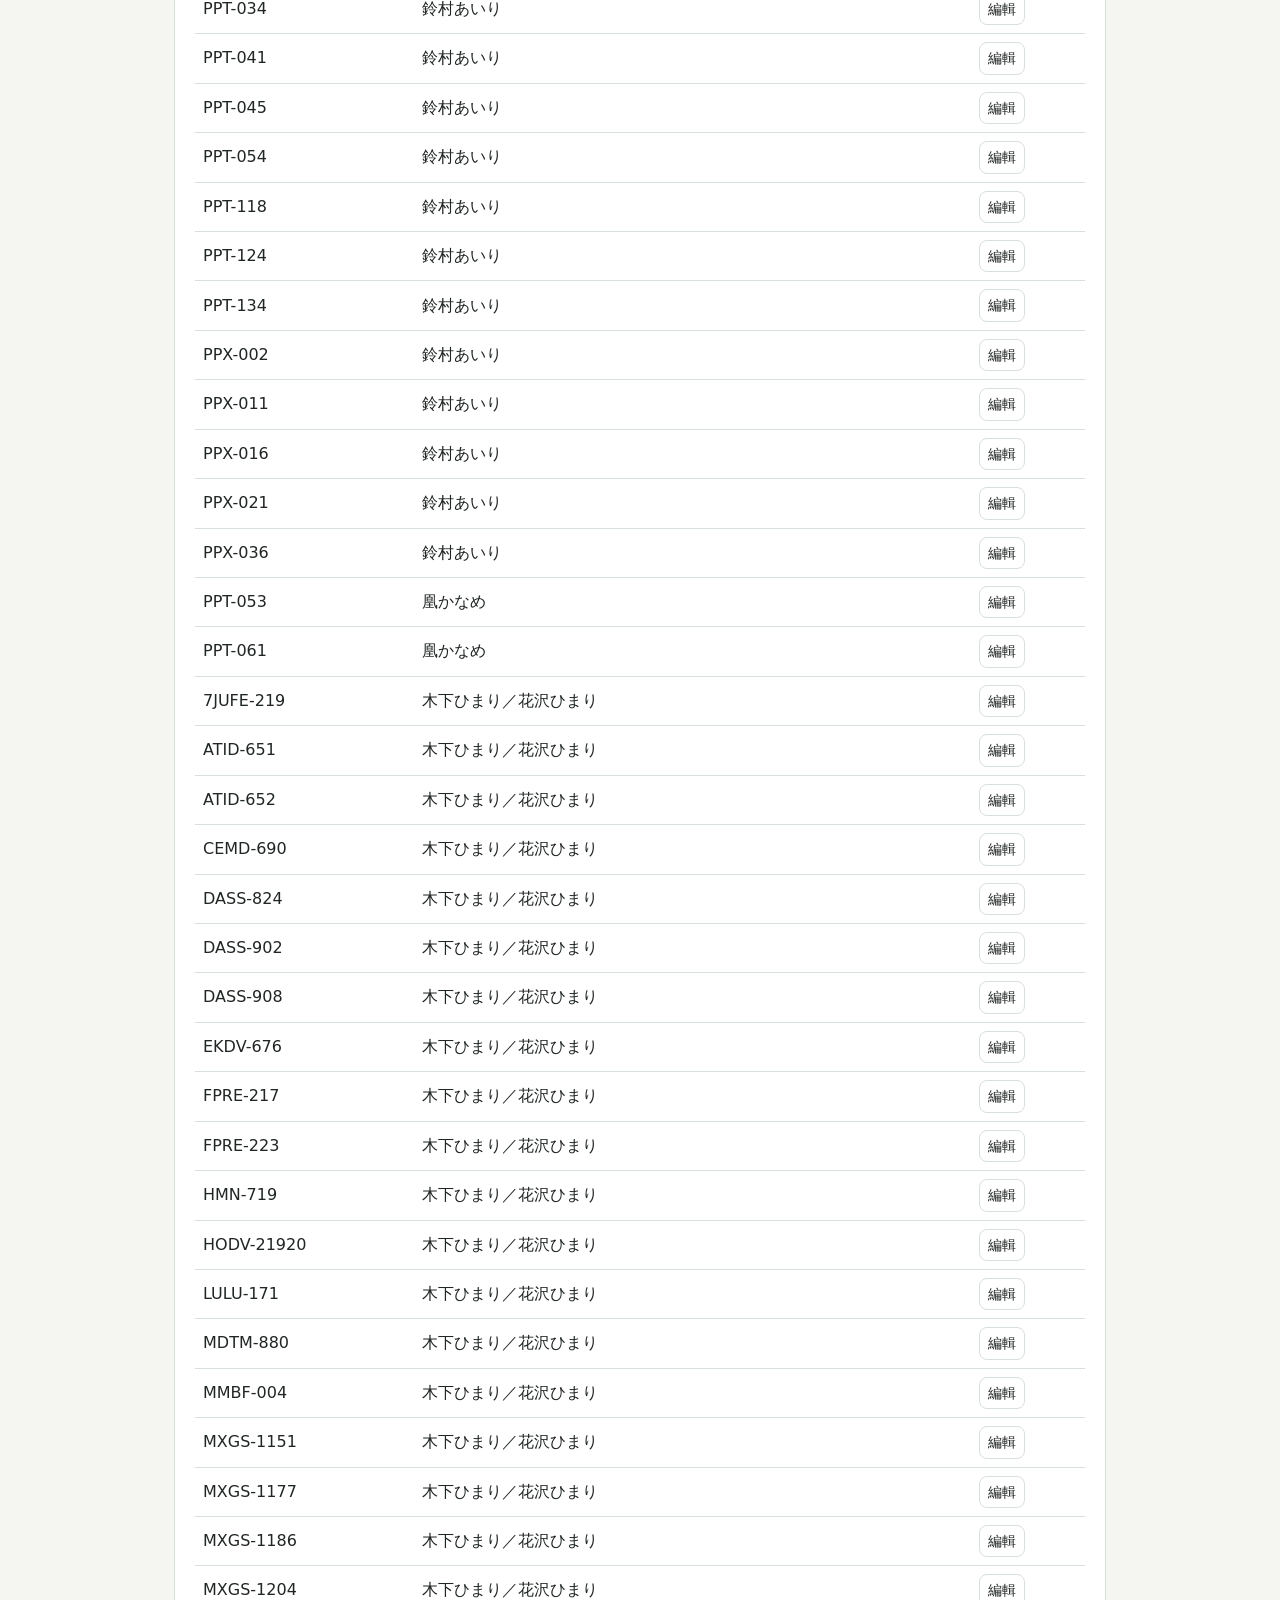
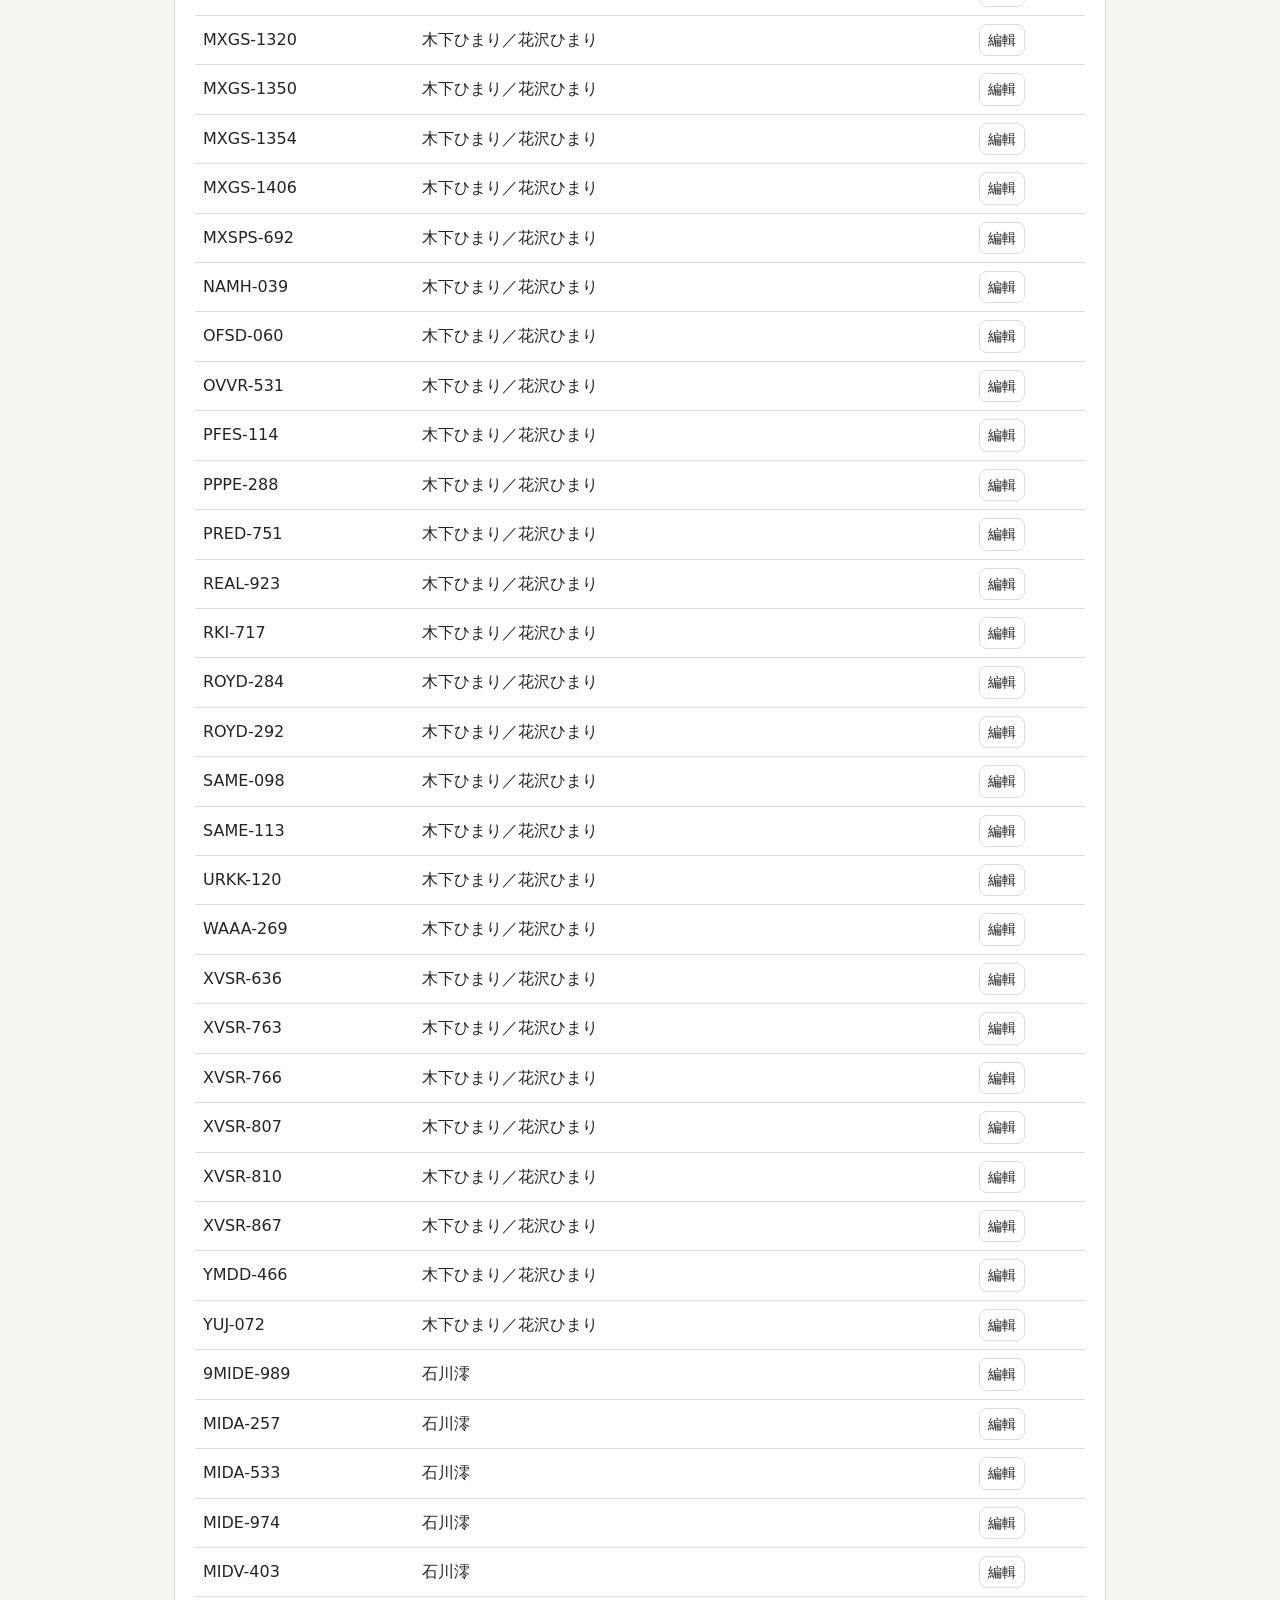
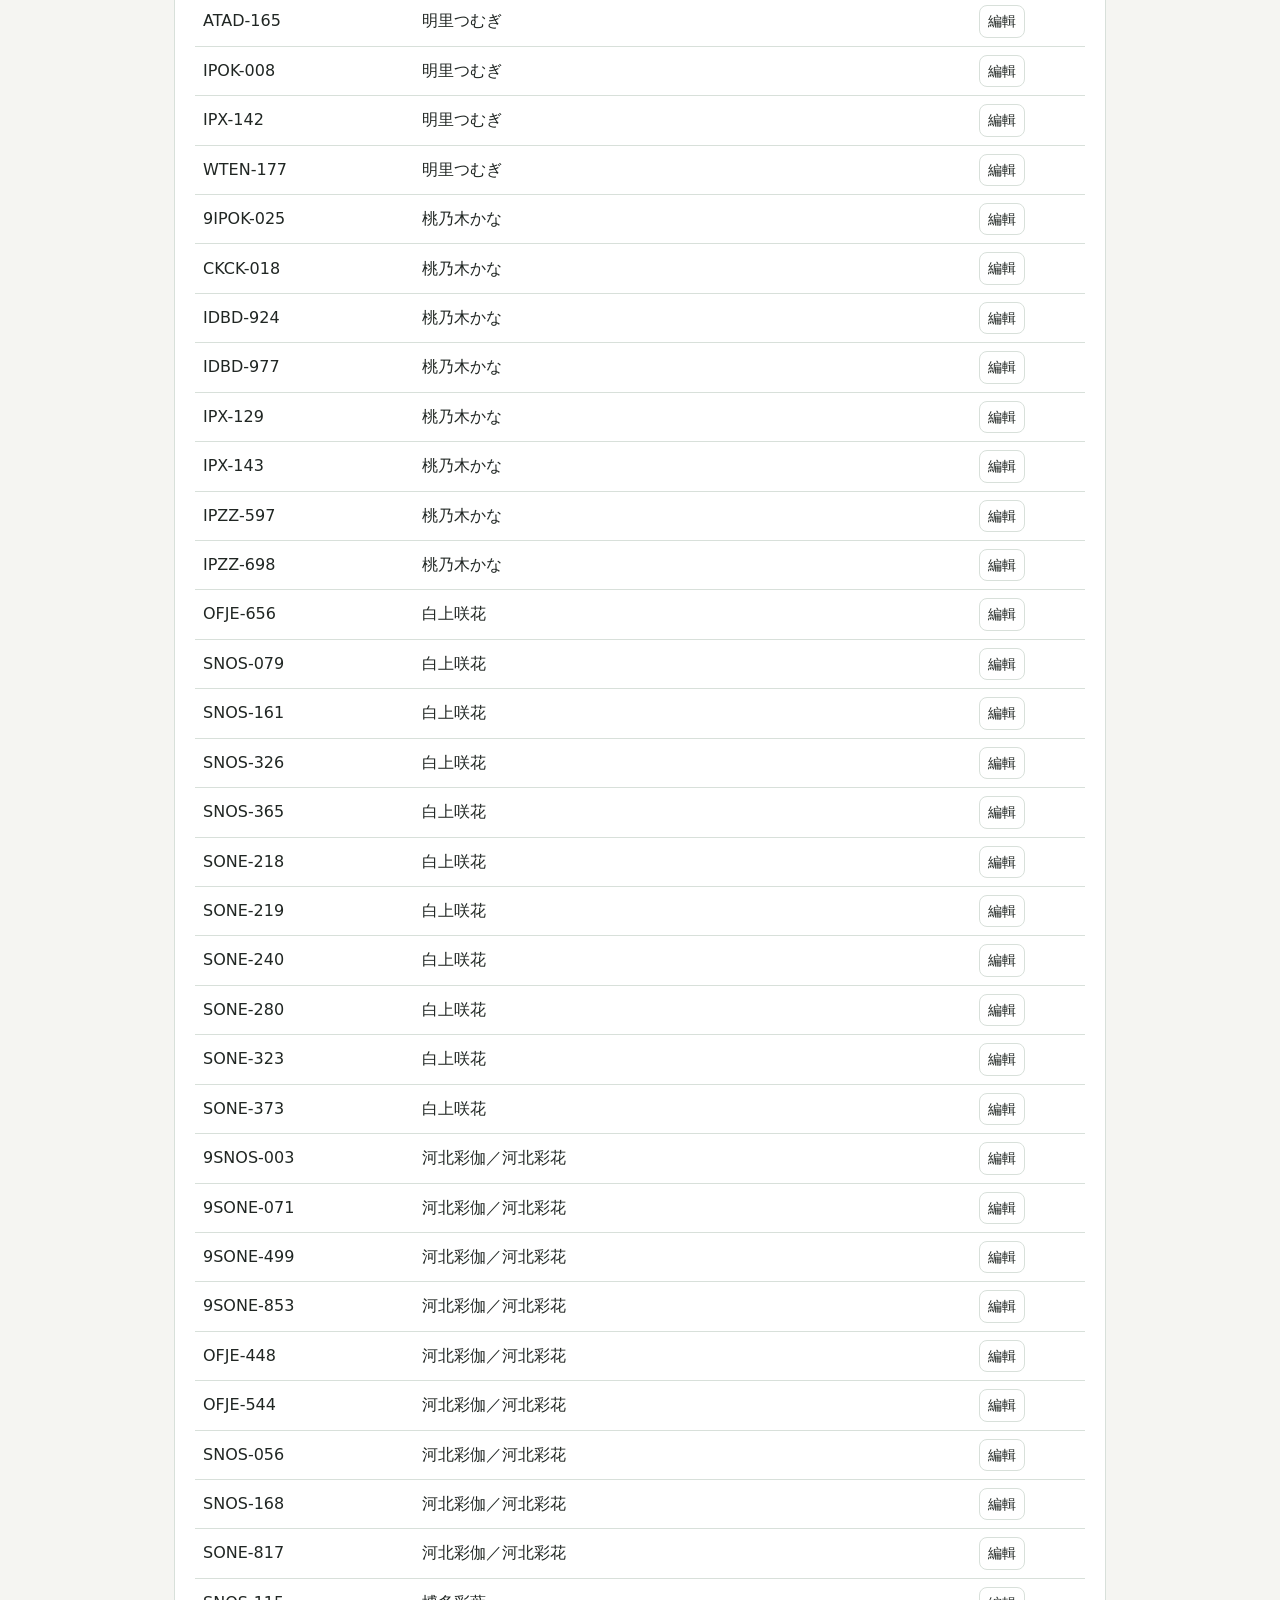
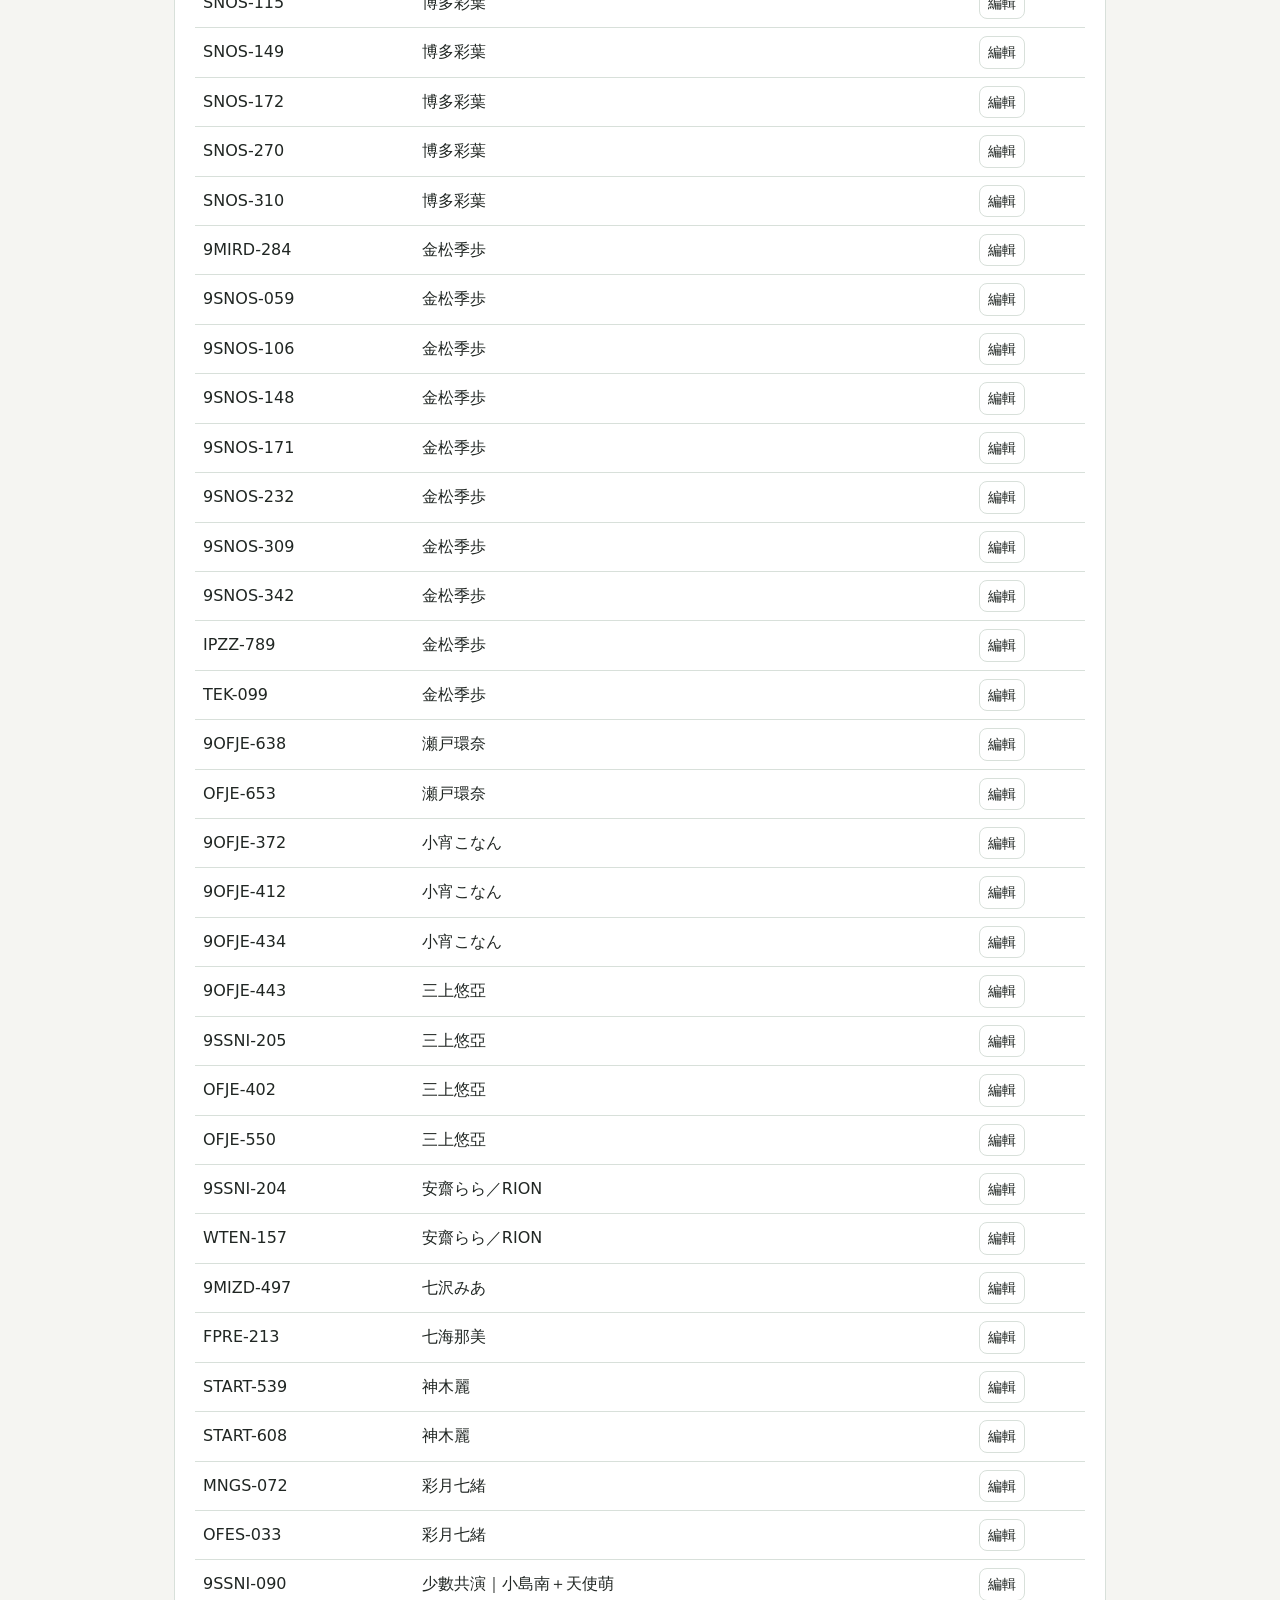
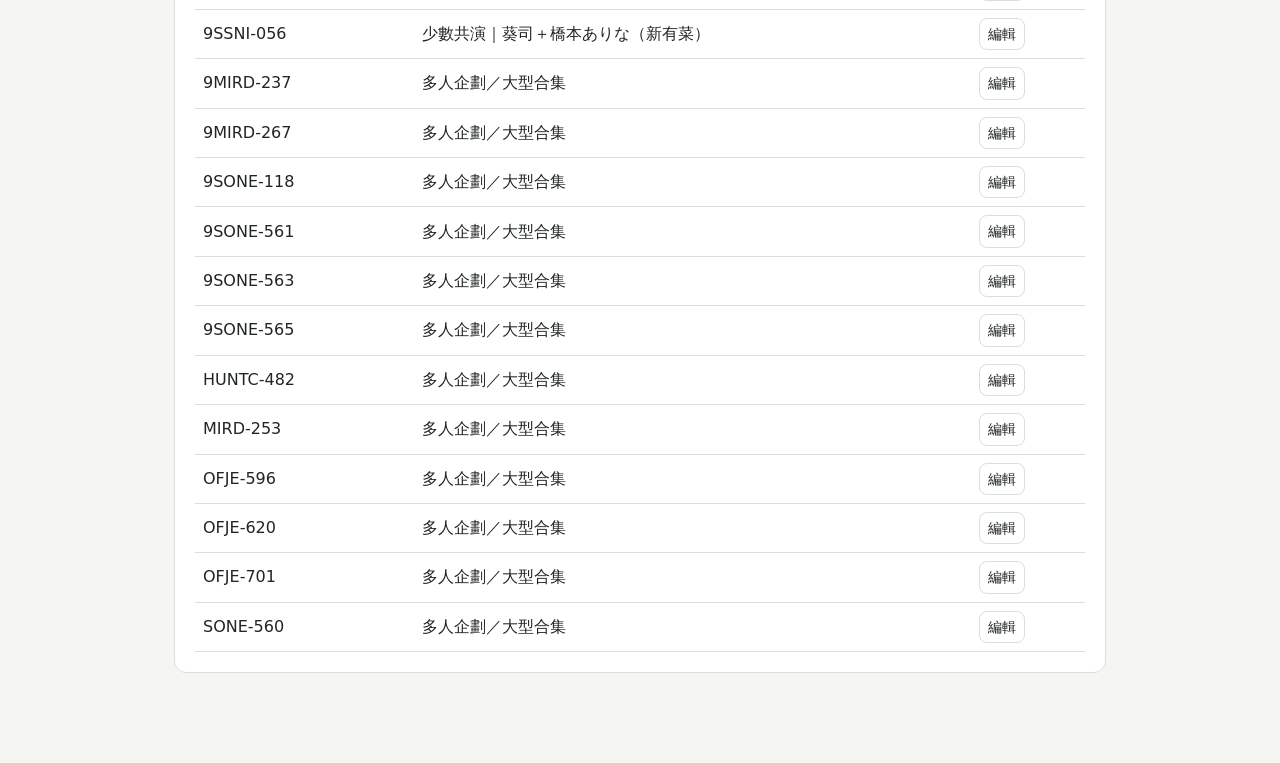
==== commit d382bdfb: "Refresh management script cache" ====
--- a/manage.html
+++ b/manage.html
@@ -1,4 +1,4 @@
-<!doctype html><html lang="zh-Hant"><head><meta charset="utf-8"><meta name="viewport" content="width=device-width,initial-scale=1"><title>管理收藏</title><link rel="stylesheet" href="assets/site.css"><script src="assets/manage.js?v=remember-token-3" defer></script></head>
+<!doctype html><html lang="zh-Hant"><head><meta charset="utf-8"><meta name="viewport" content="width=device-width,initial-scale=1"><title>管理收藏</title><link rel="stylesheet" href="assets/site.css"><script src="assets/manage.js?v=remember-token-5" defer></script></head>
 <body><main><header><p class="eyebrow">COLLECTION EDITOR</p><h1>管理收藏</h1><p><a href="index.html">← 回收藏網站</a></p></header>
 <p class="notice">這裡編輯的是本機草稿，不會直接修改正式網站。完成後匯出資料檔，再依下方步驟發布。原有核對過的收藏受到保護。</p>
 <p id="status" role="status">正在載入收藏資料…</p>
@@ -13,3 +13,5 @@
 
 
 
+
+
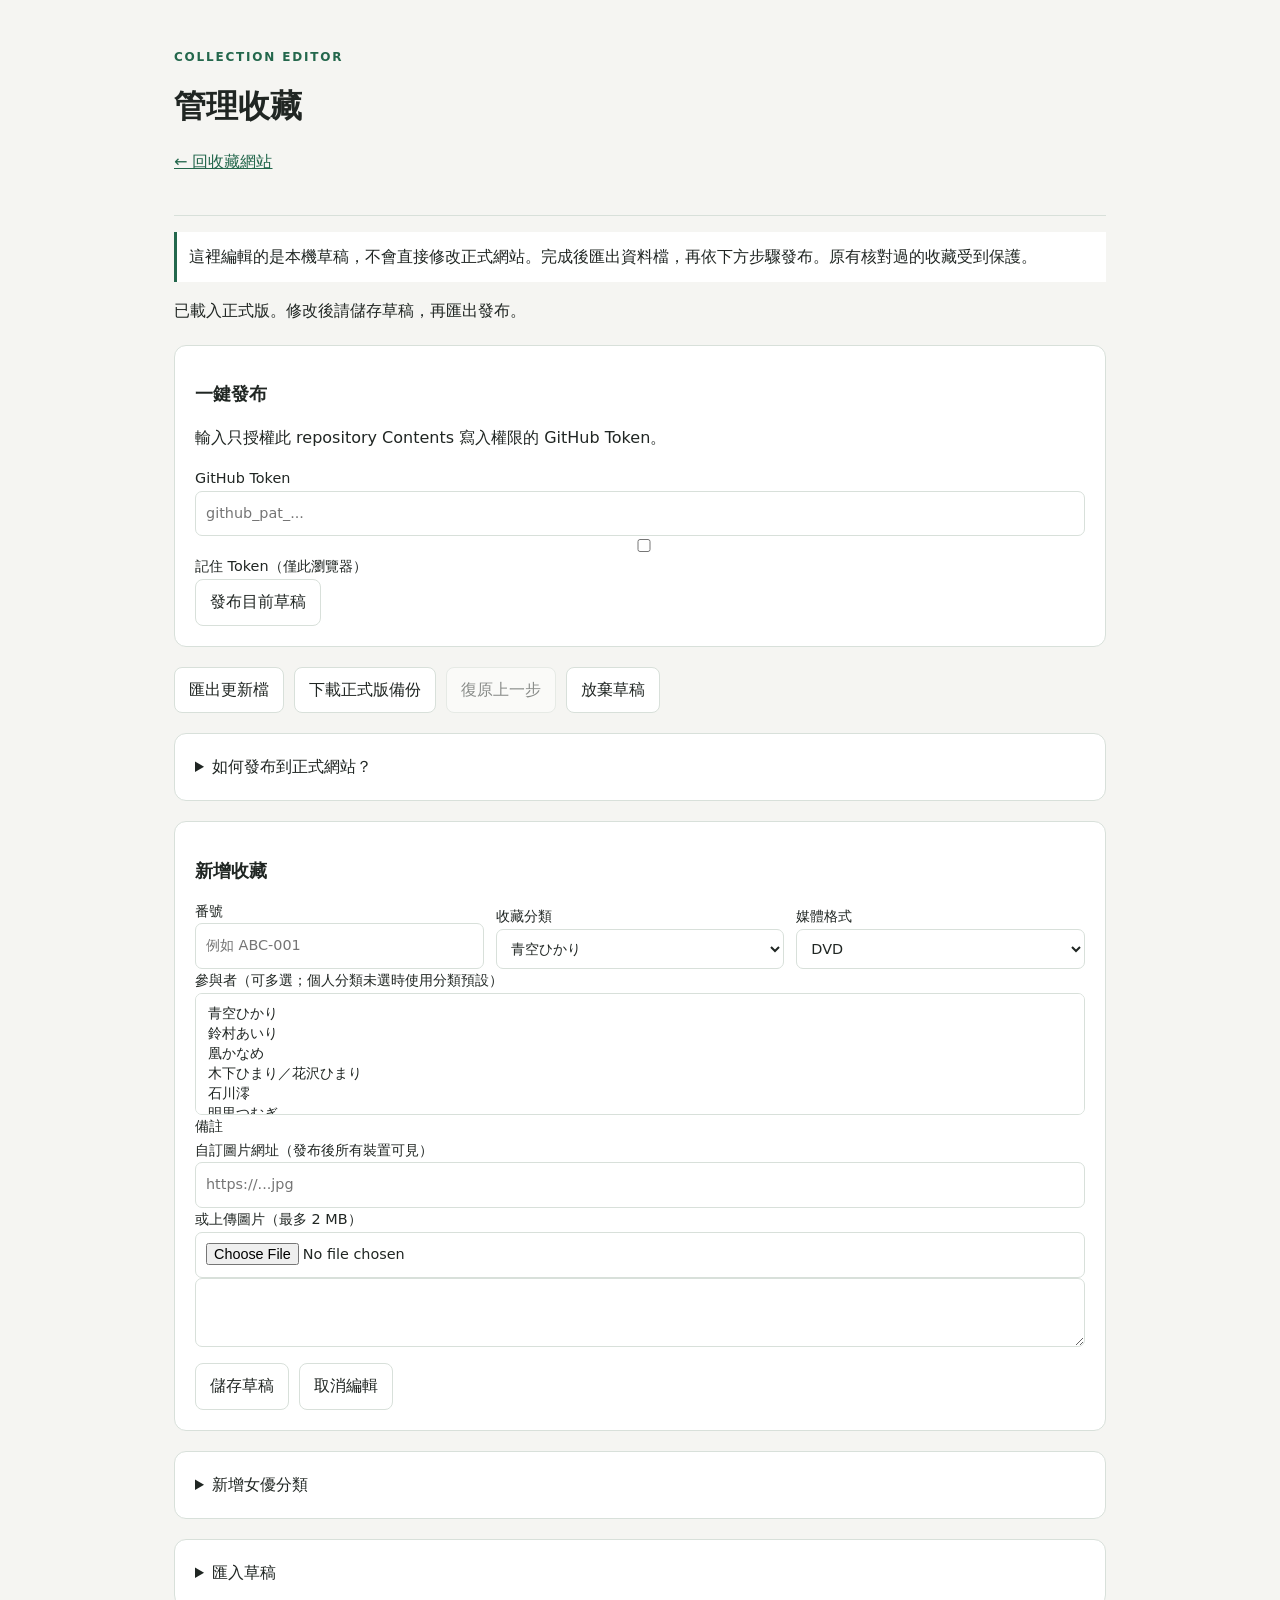
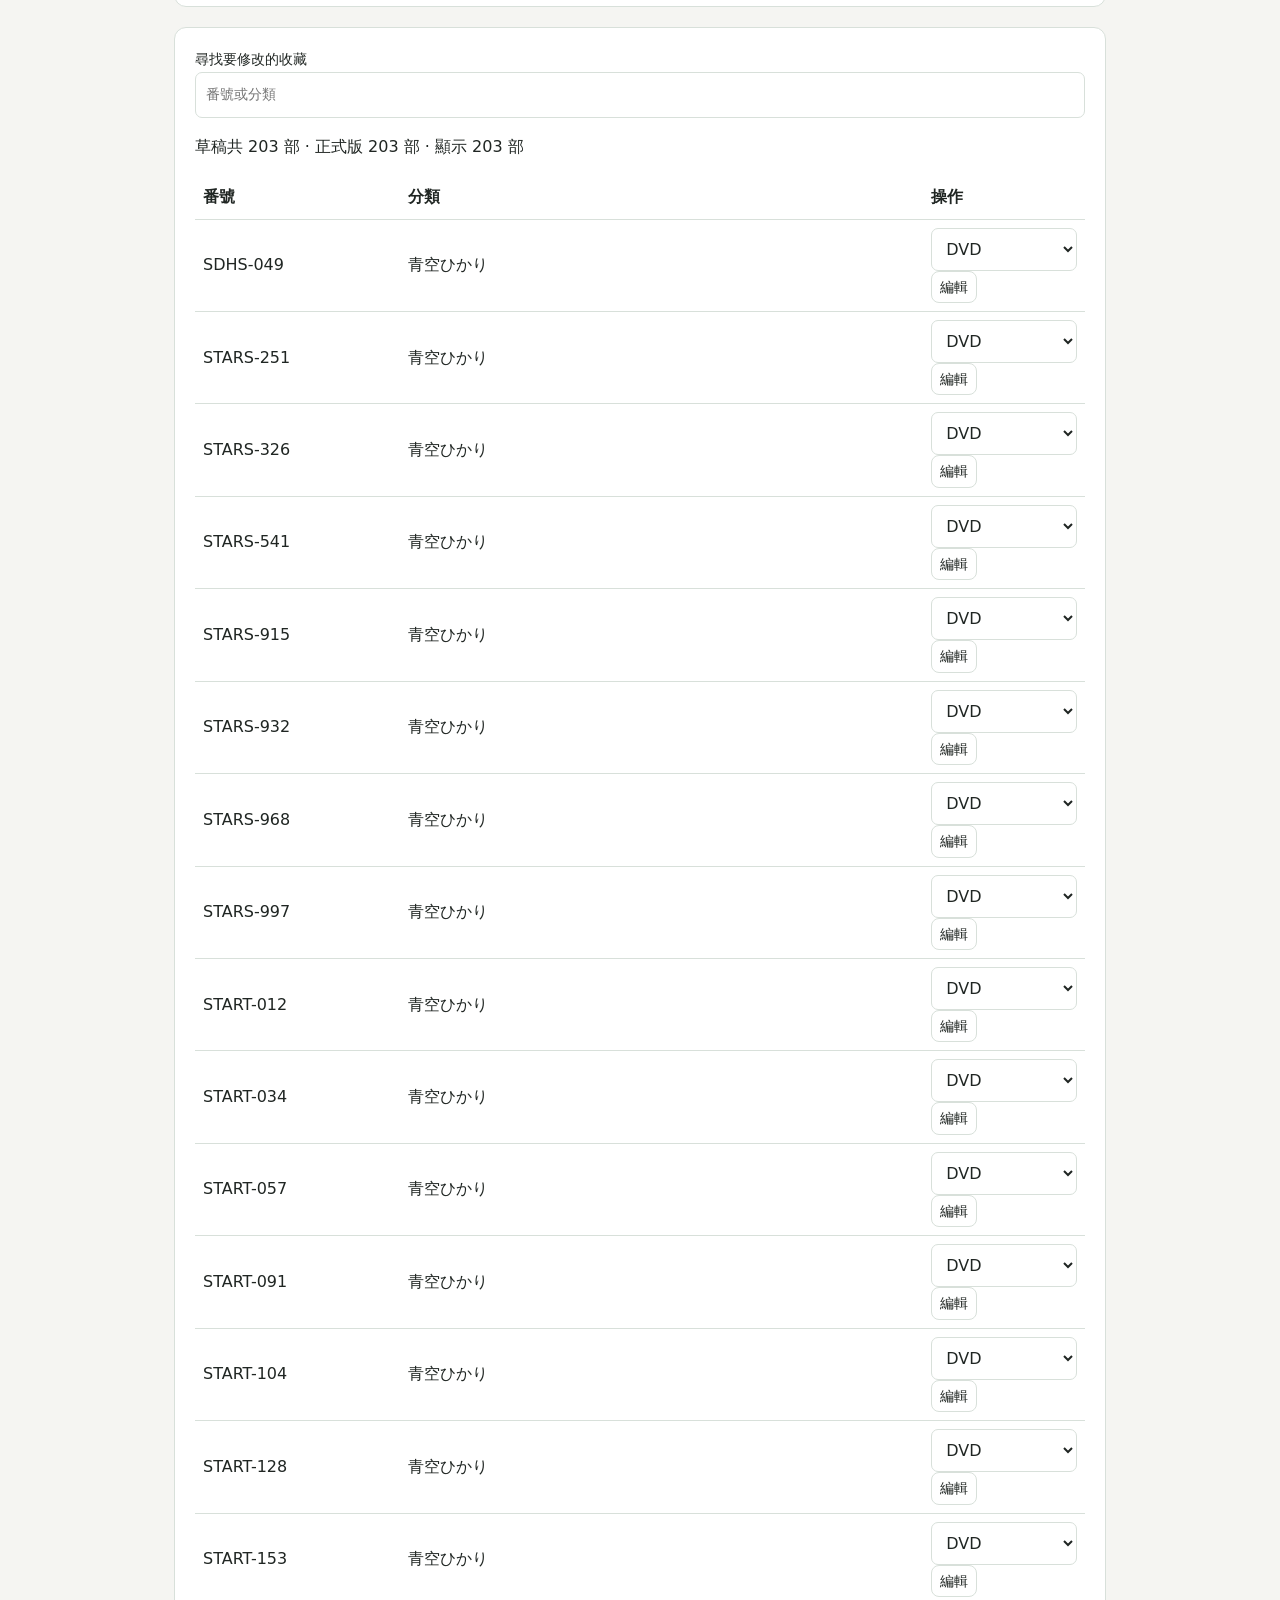
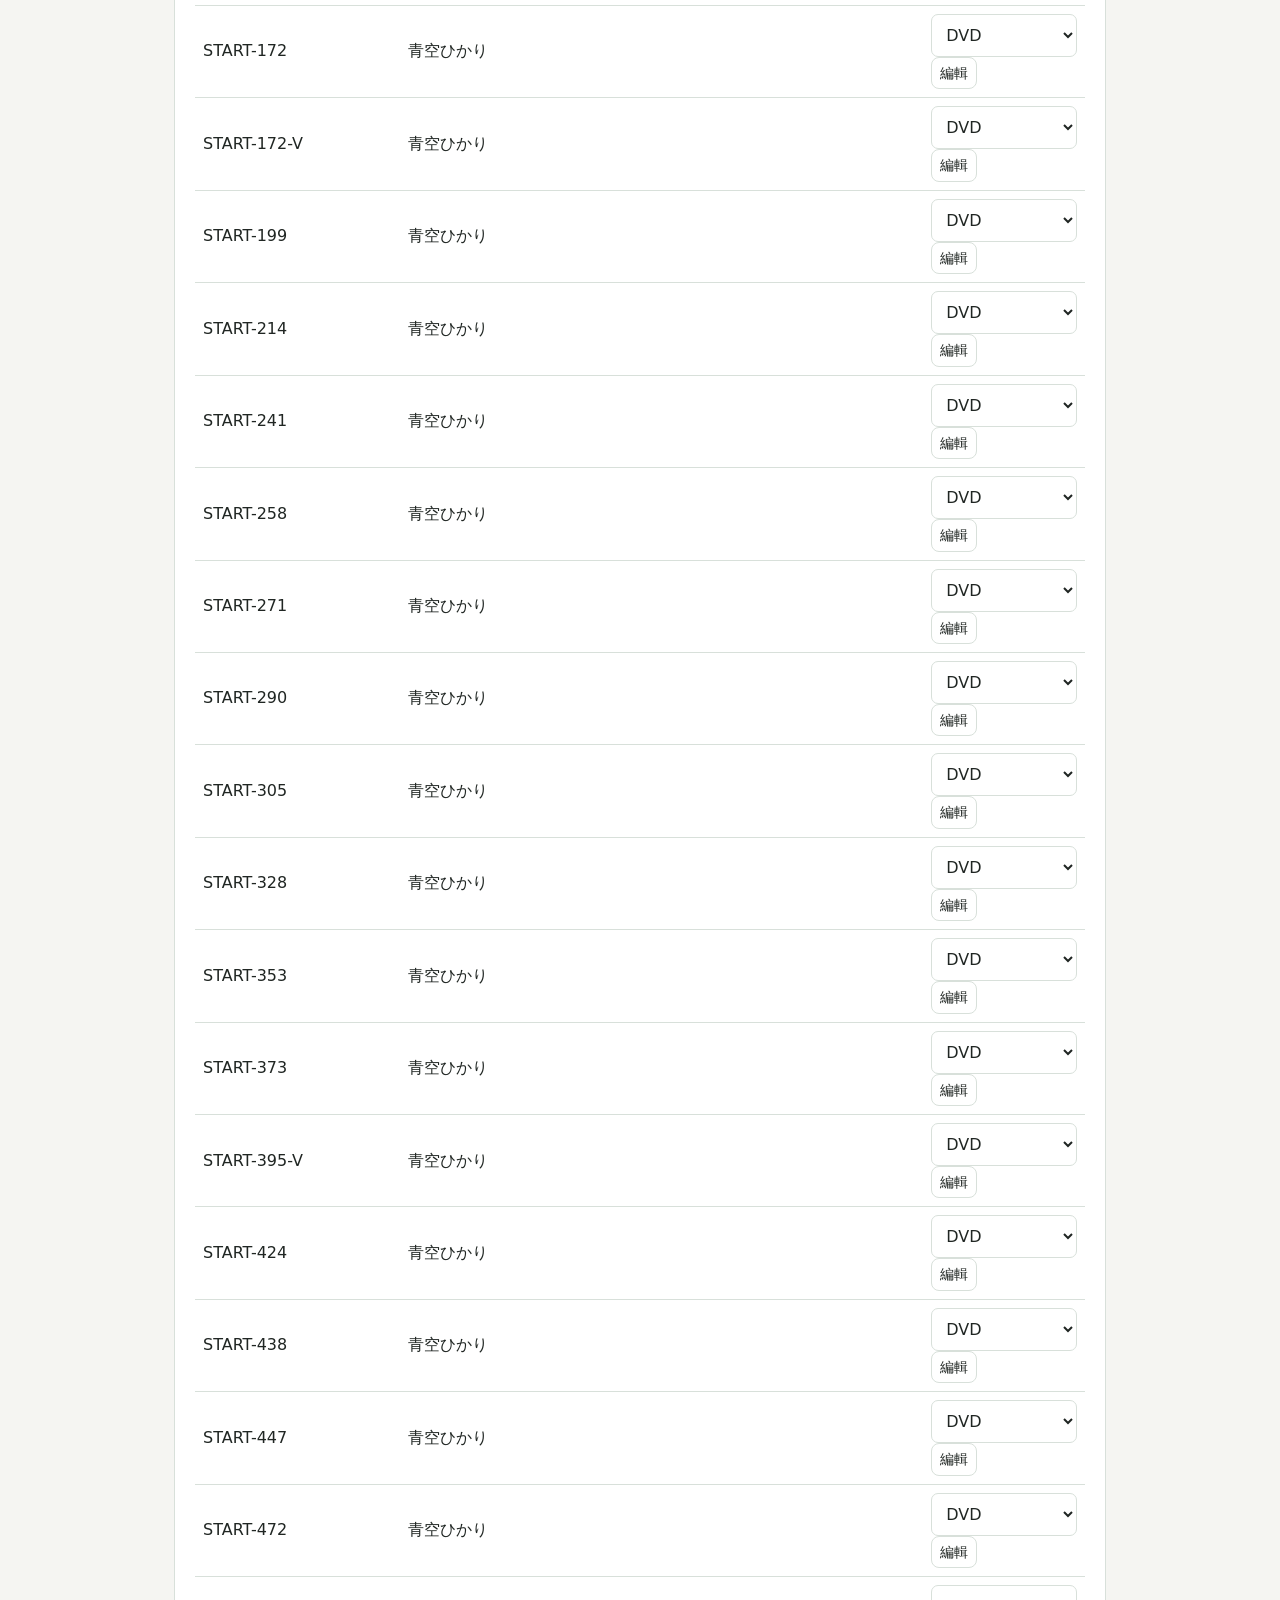
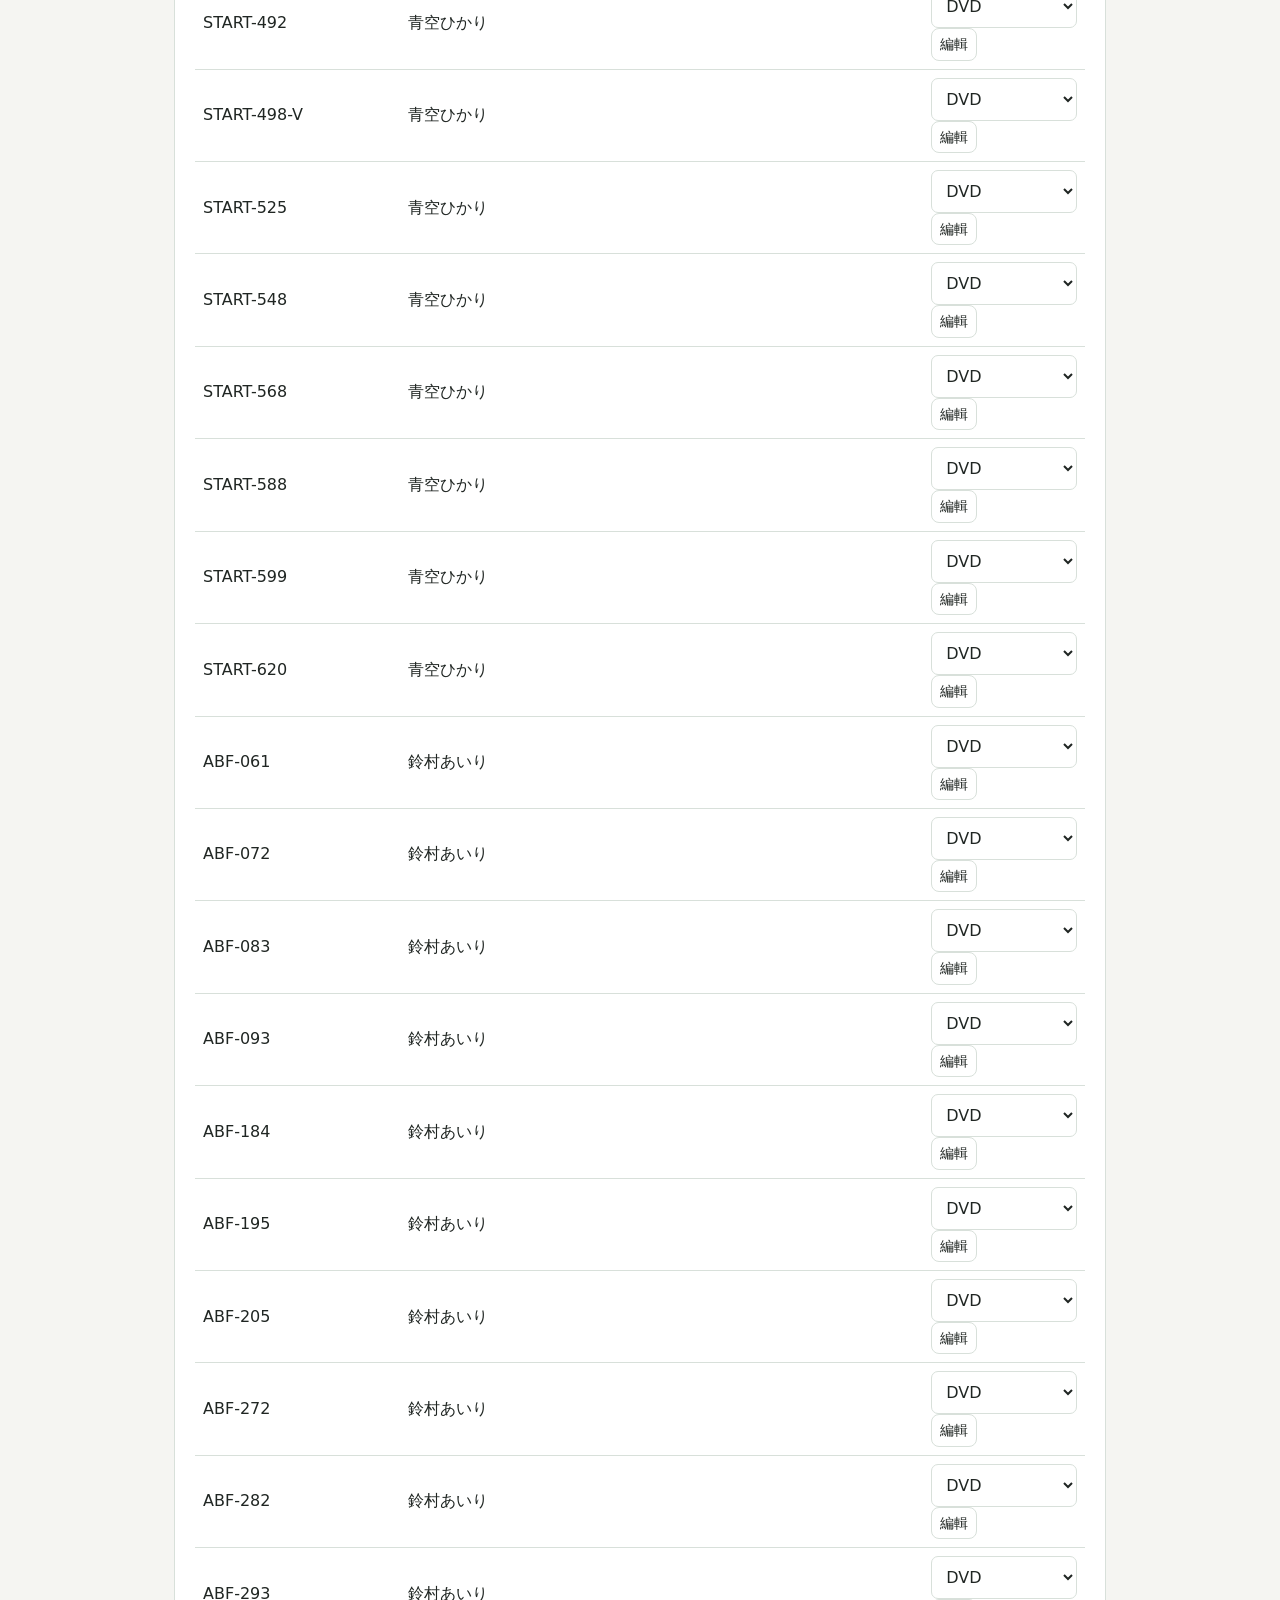
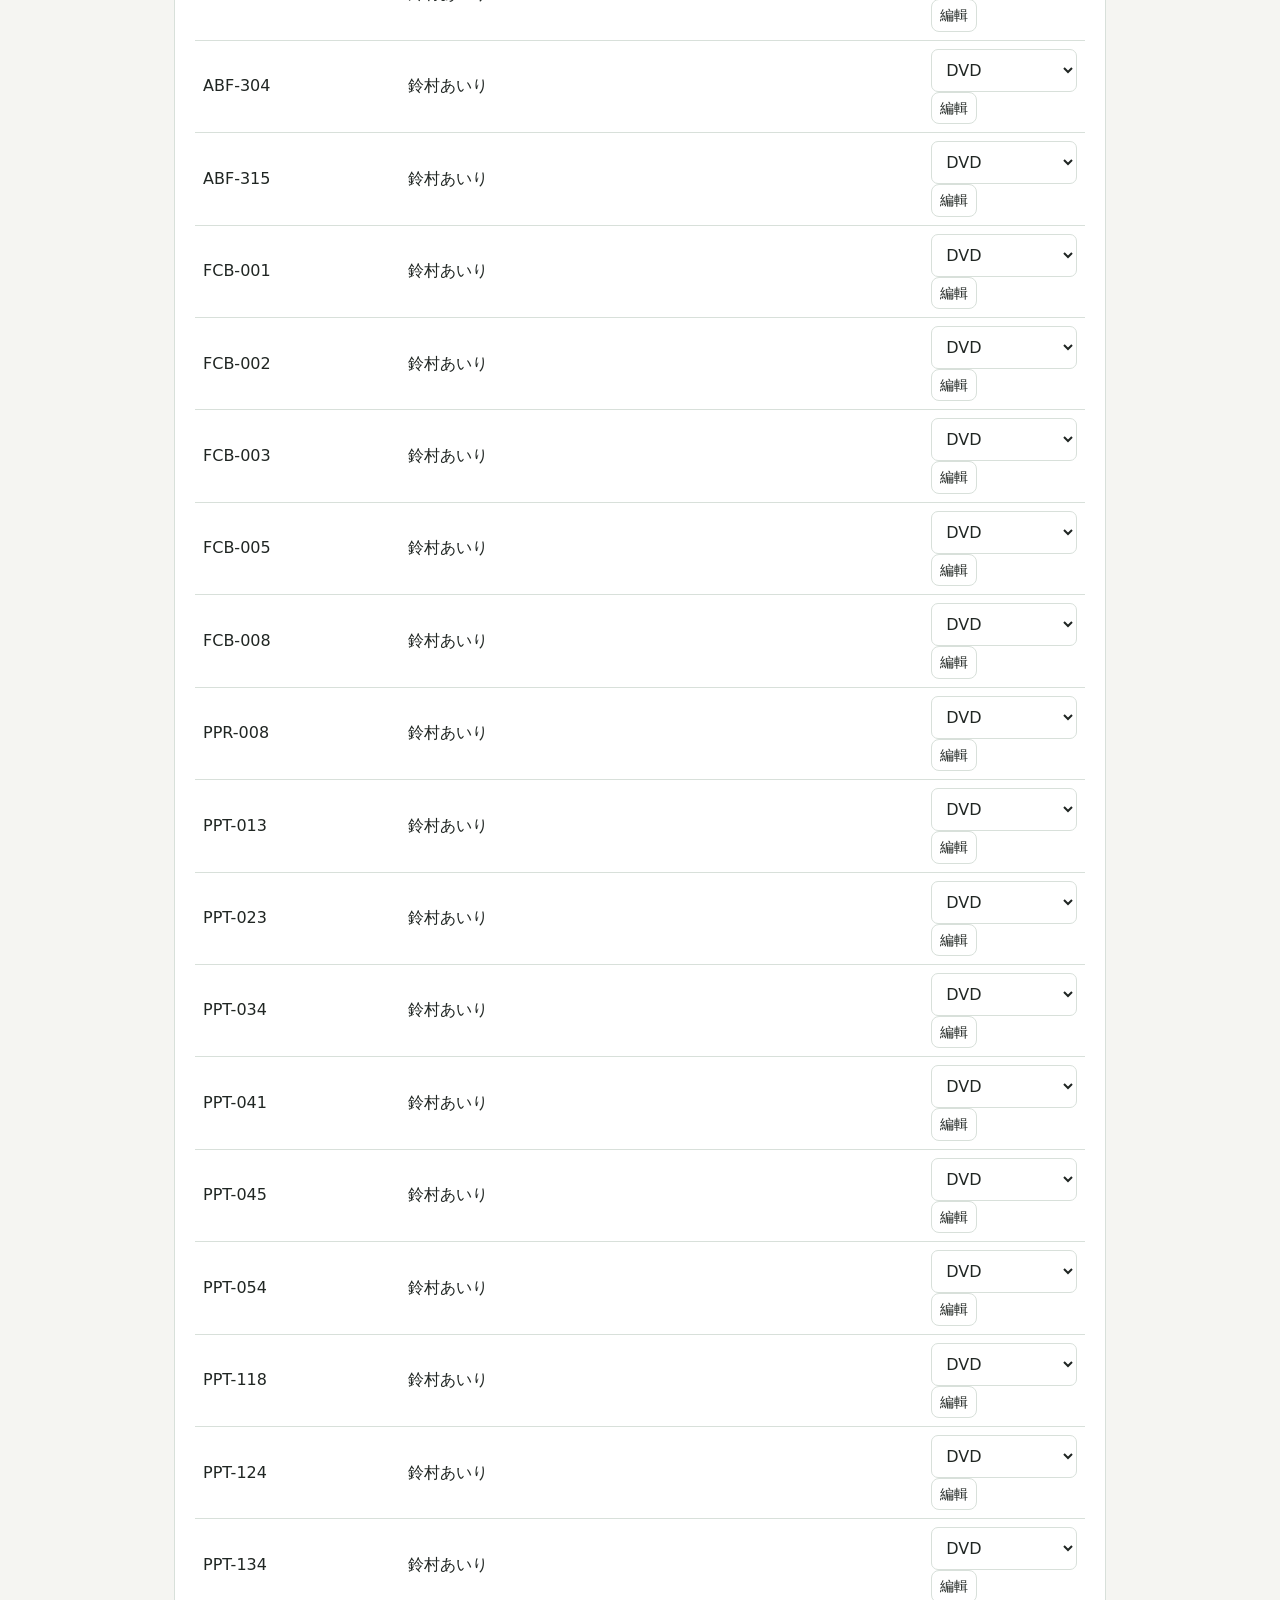
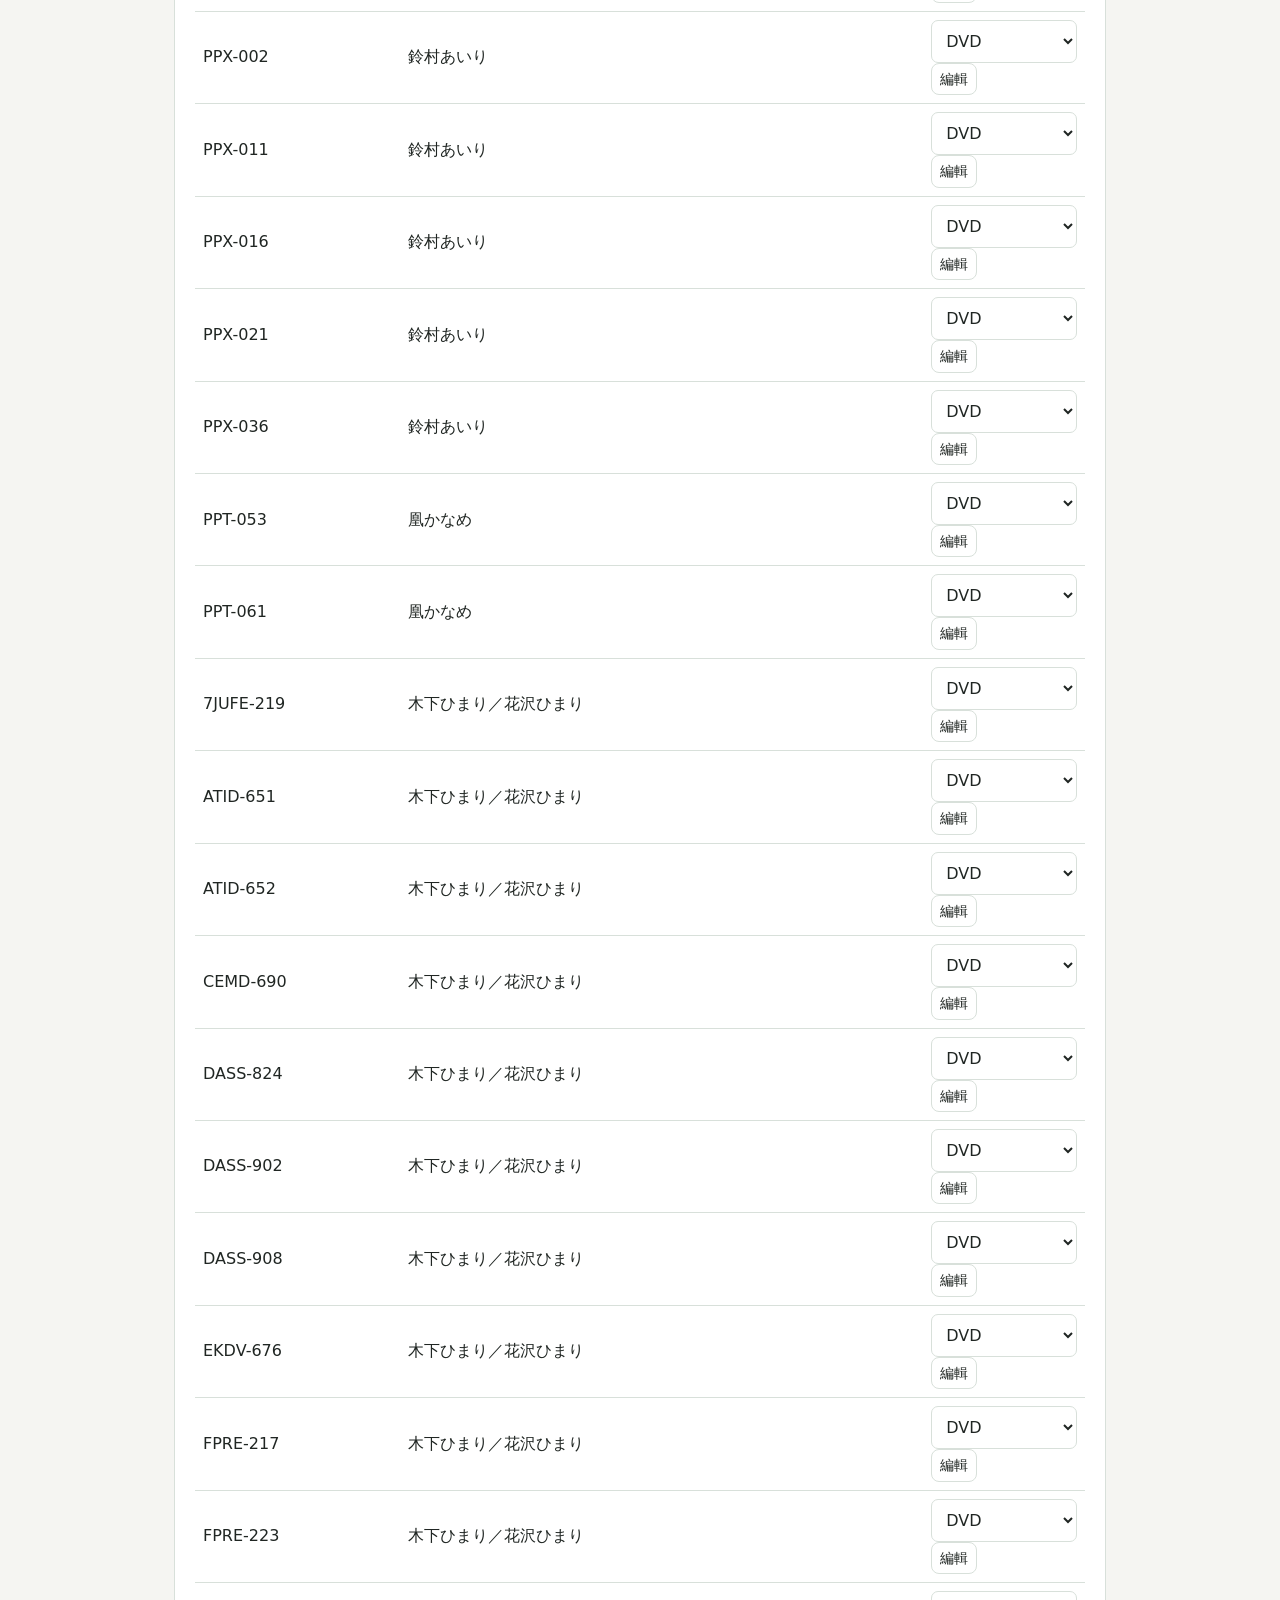
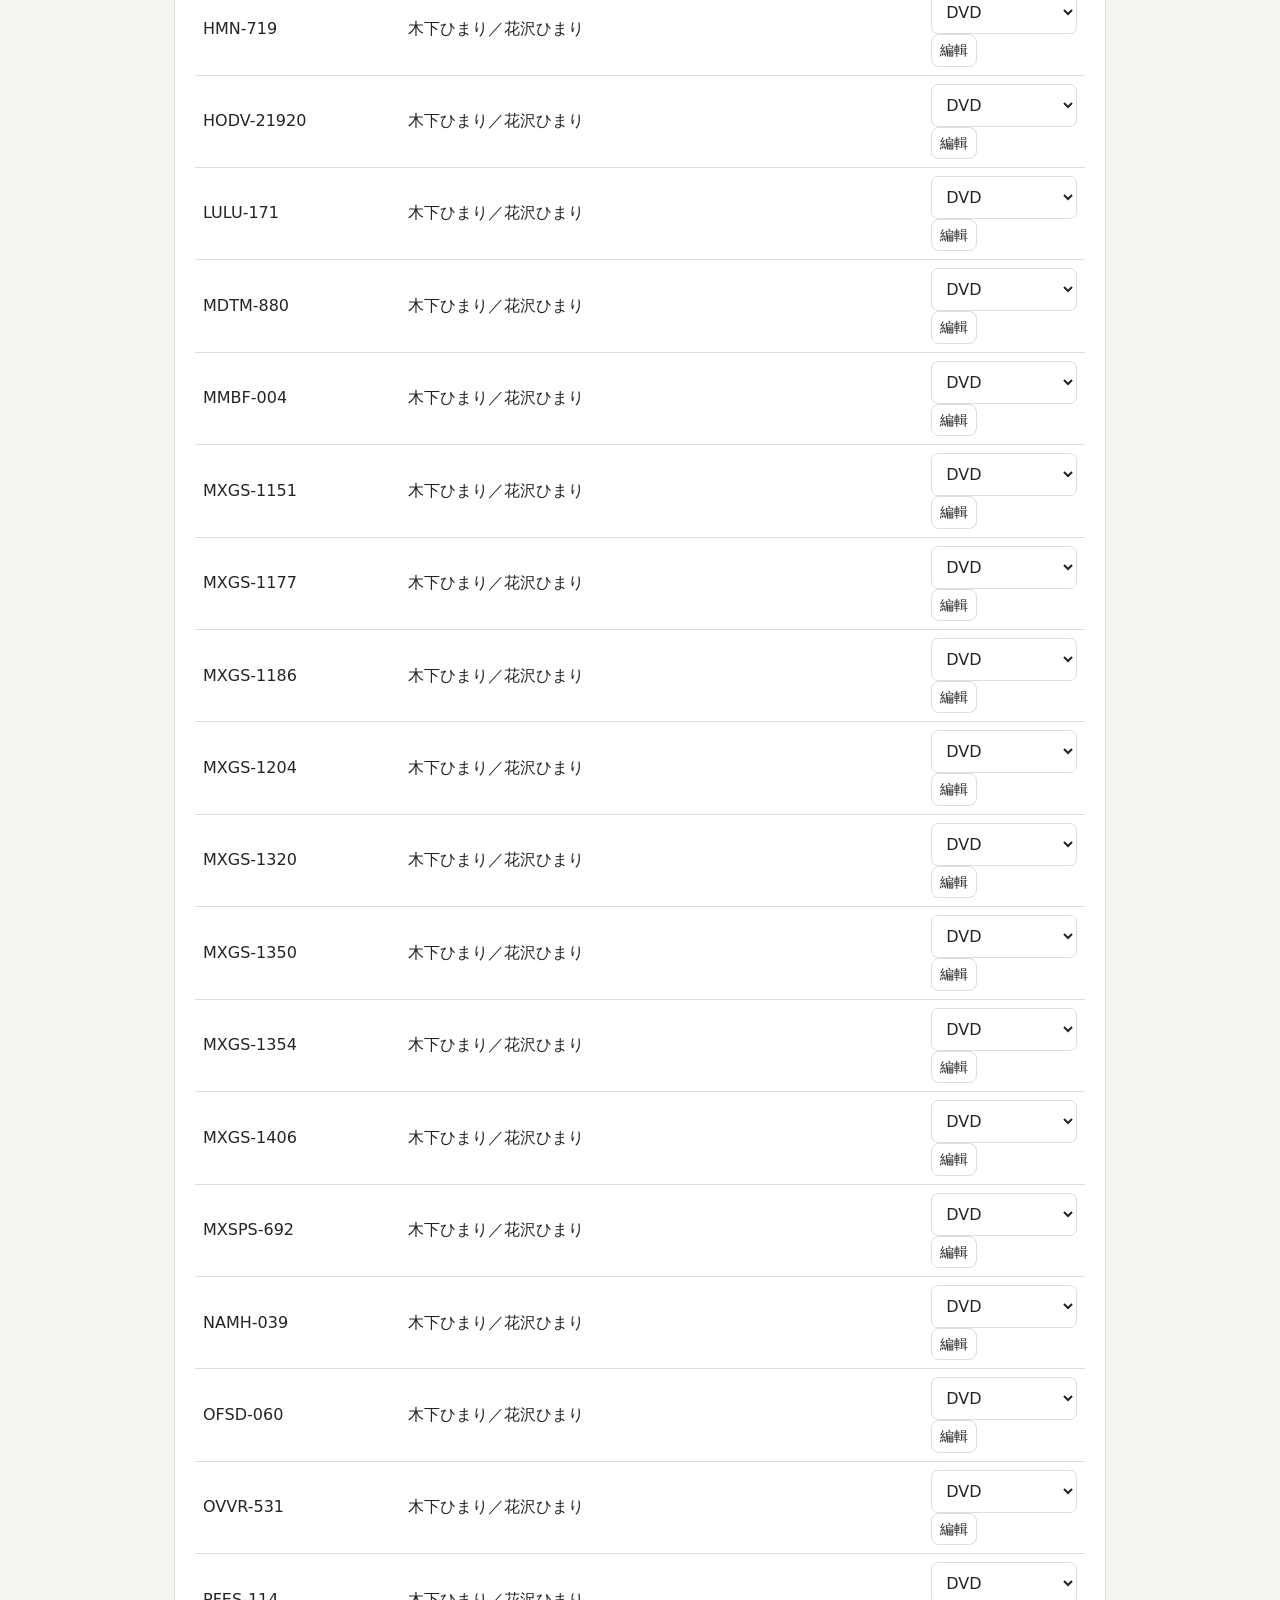
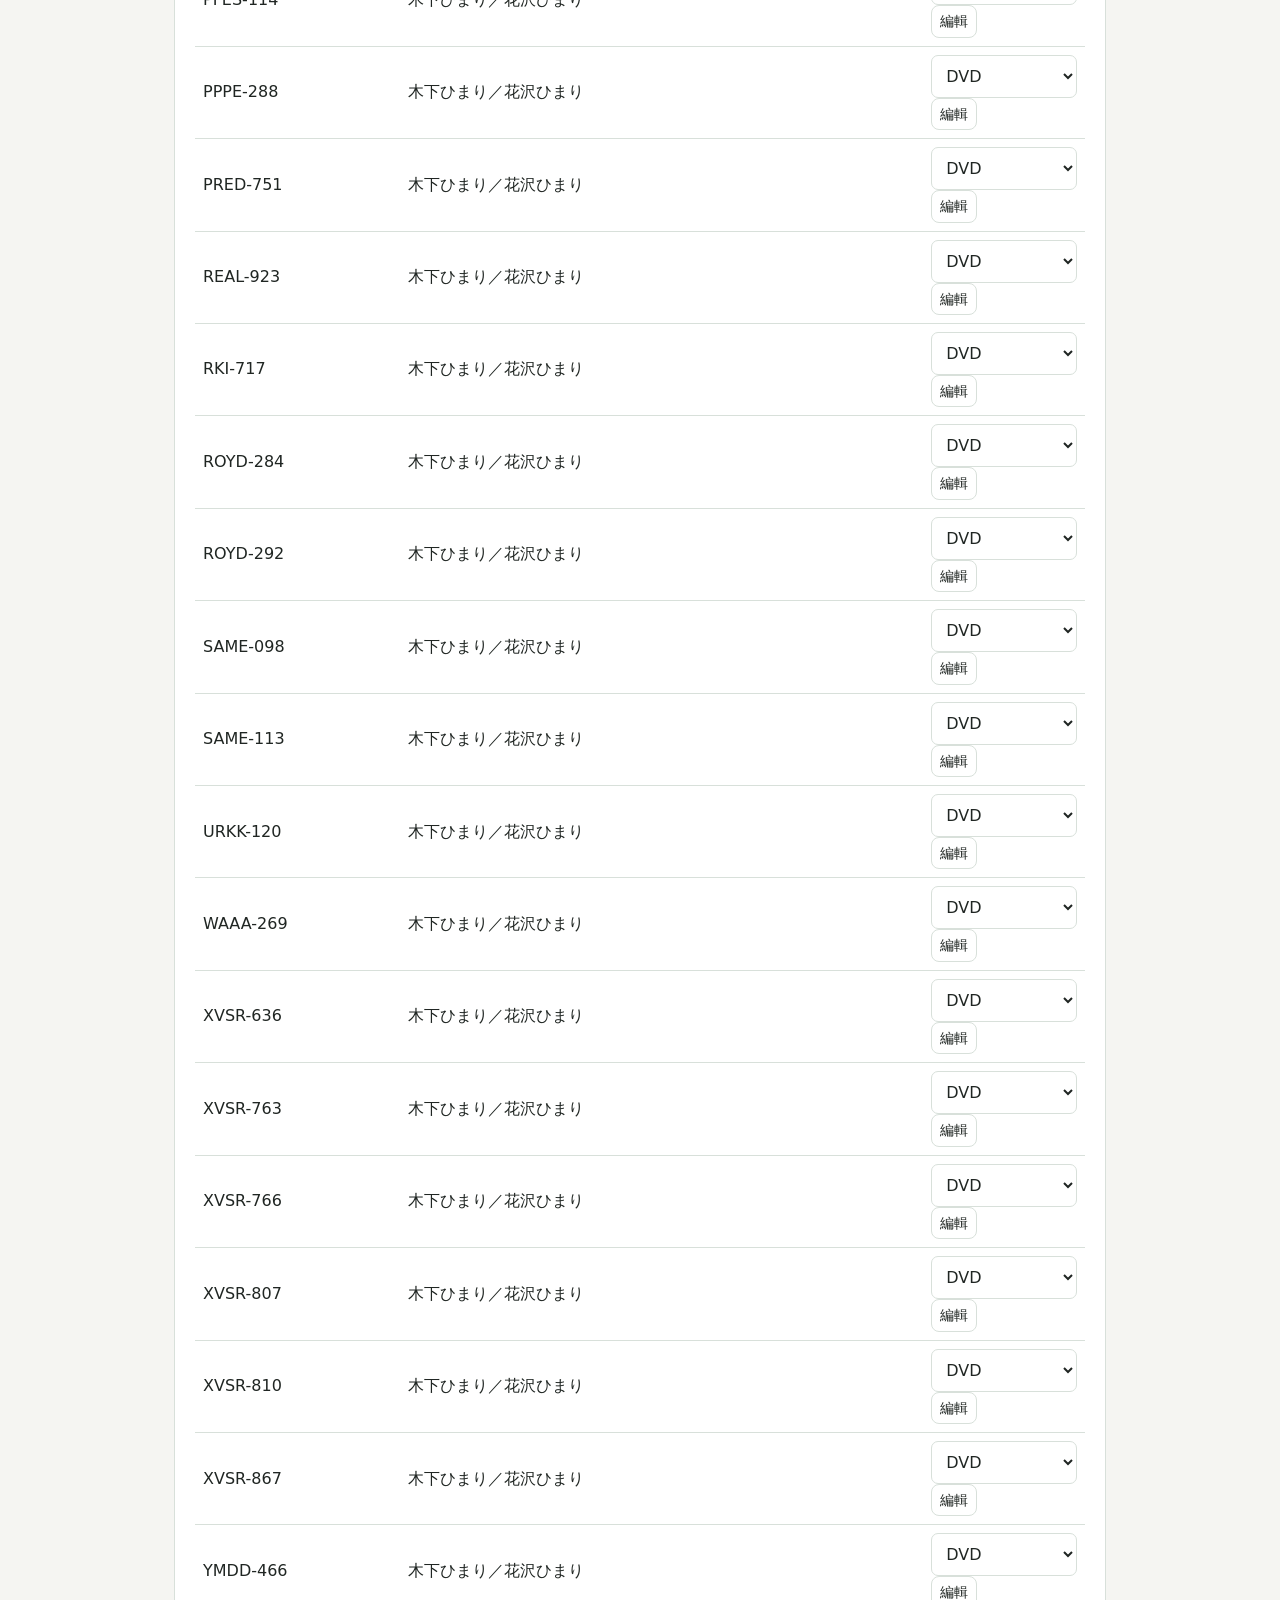
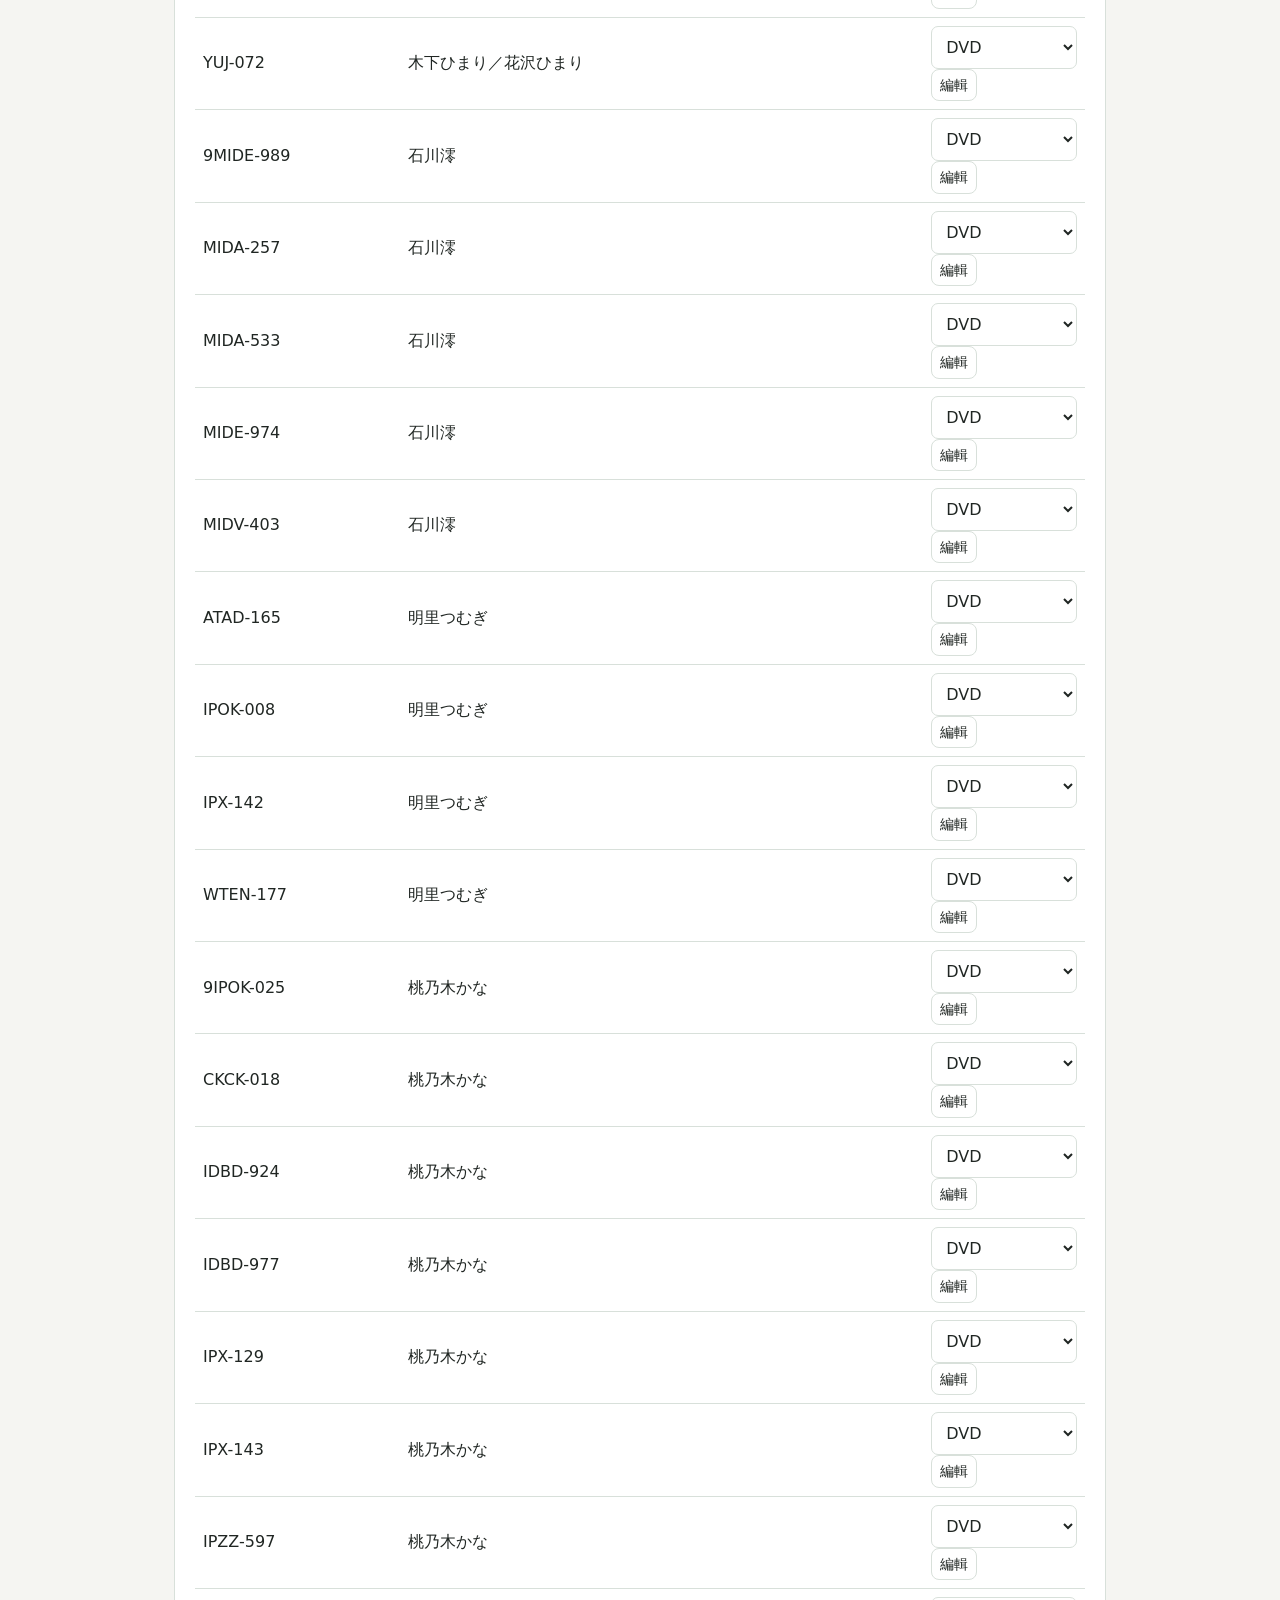
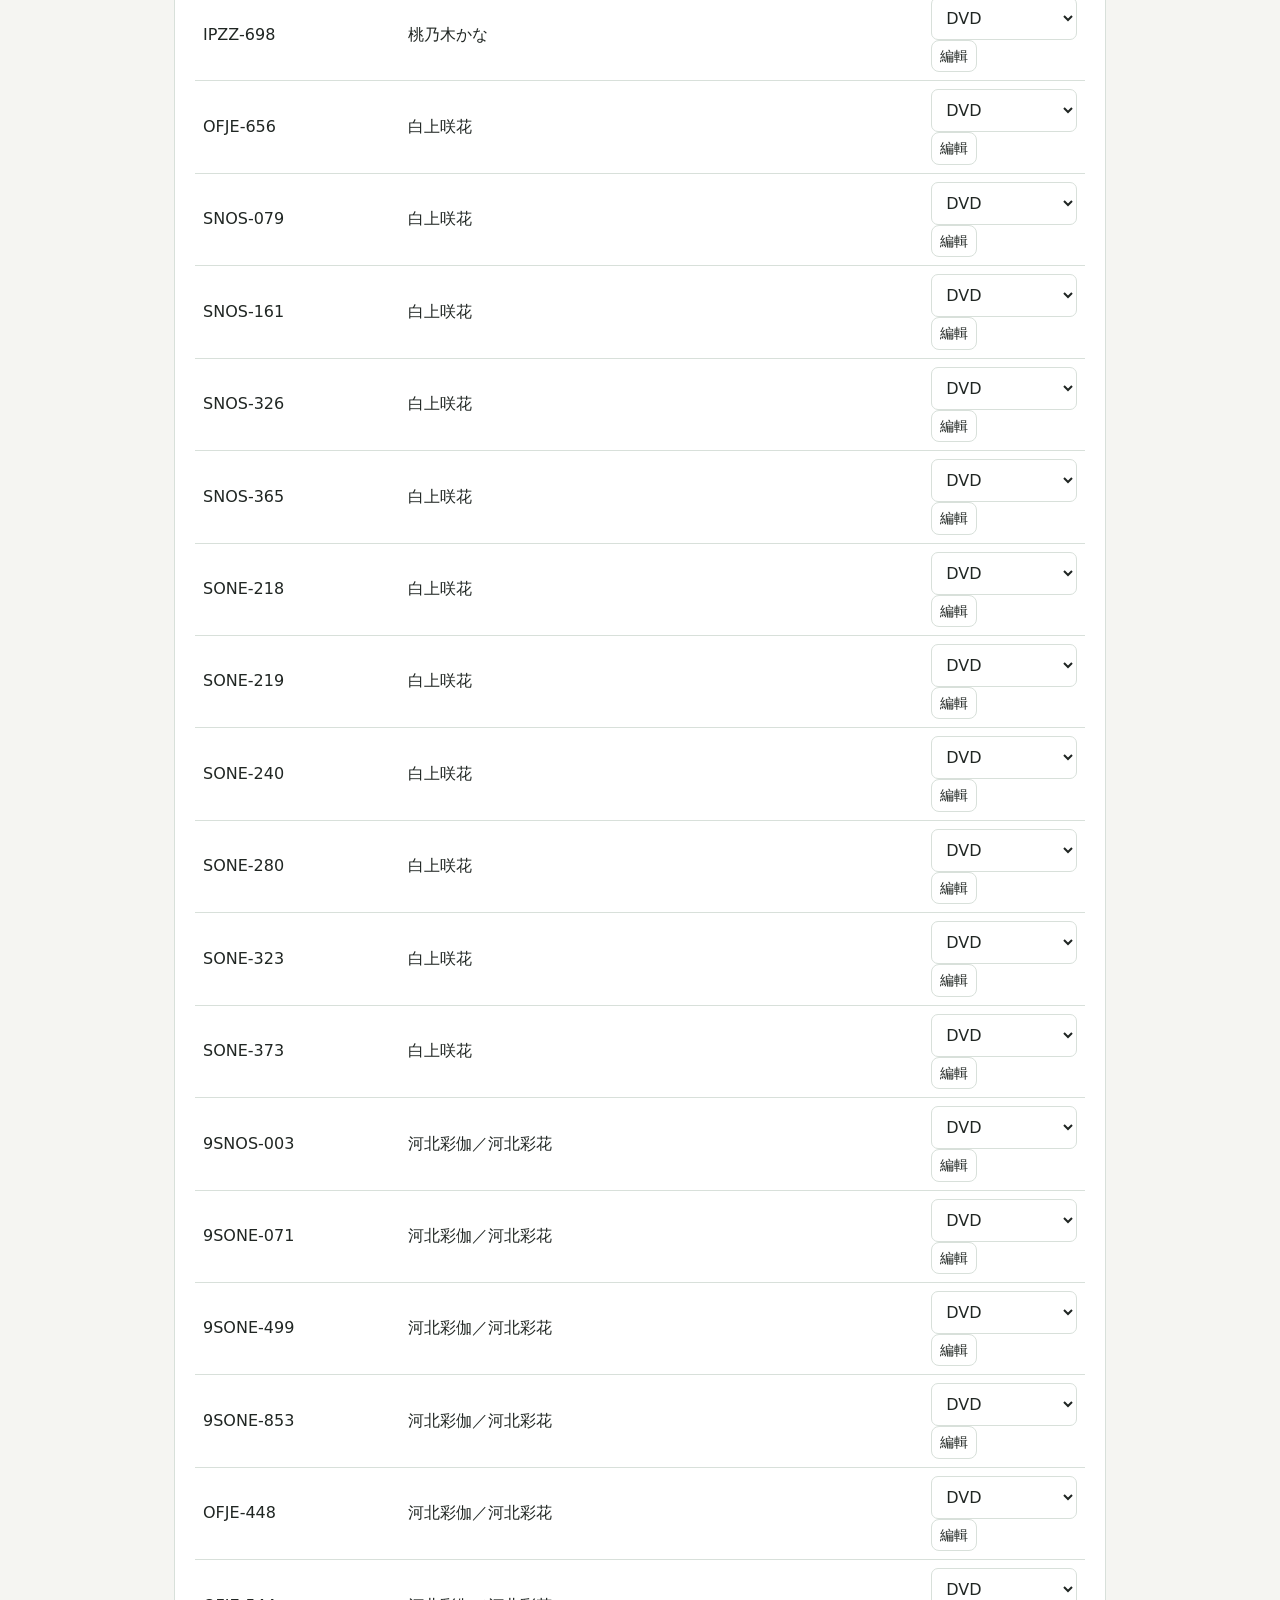
==== commit 84fcb3cd: "Refresh management script cache" ====
--- a/manage.html
+++ b/manage.html
@@ -1,4 +1,4 @@
-<!doctype html><html lang="zh-Hant"><head><meta charset="utf-8"><meta name="viewport" content="width=device-width,initial-scale=1"><title>管理收藏</title><link rel="stylesheet" href="assets/site.css"><script src="assets/manage.js?v=remember-token-5" defer></script></head>
+<!doctype html><html lang="zh-Hant"><head><meta charset="utf-8"><meta name="viewport" content="width=device-width,initial-scale=1"><title>管理收藏</title><link rel="stylesheet" href="assets/site.css"><script src="assets/manage.js?v=remember-token-6" defer></script></head>
 <body><main><header><p class="eyebrow">COLLECTION EDITOR</p><h1>管理收藏</h1><p><a href="index.html">← 回收藏網站</a></p></header>
 <p class="notice">這裡編輯的是本機草稿，不會直接修改正式網站。完成後匯出資料檔，再依下方步驟發布。原有核對過的收藏受到保護。</p>
 <p id="status" role="status">正在載入收藏資料…</p>
@@ -15,3 +15,4 @@
 
 
 
+
--- a/assets/site.css
+++ b/assets/site.css
@@ -30,6 +30,7 @@
 .preview-controls{display:flex;gap:6px;flex-wrap:wrap;margin-top:8px}
 .preview-controls .button,.preview-controls button{font-size:.75rem;padding:7px 9px}
 .preview-status{font-size:.72rem;color:var(--muted);margin:8px 0 0;overflow-wrap:anywhere}
+.media-filter{display:flex;gap:8px;margin:14px 0;flex-wrap:wrap}.media-filter button{font-size:.85rem;padding:6px 16px}.media-filter button.active{background:var(--accent);border-color:var(--accent);color:#fff}
 .entry-actions{display:flex;margin-top:14px;padding-top:12px;border-top:1px solid var(--line)}
 .entry-edit{width:100%;text-align:center;font-size:.8rem;padding:7px 10px;background:var(--card);color:var(--accent);border-color:#b8cec0}
 .entry-edit:hover{background:var(--accent);color:#fff;border-color:var(--accent)}
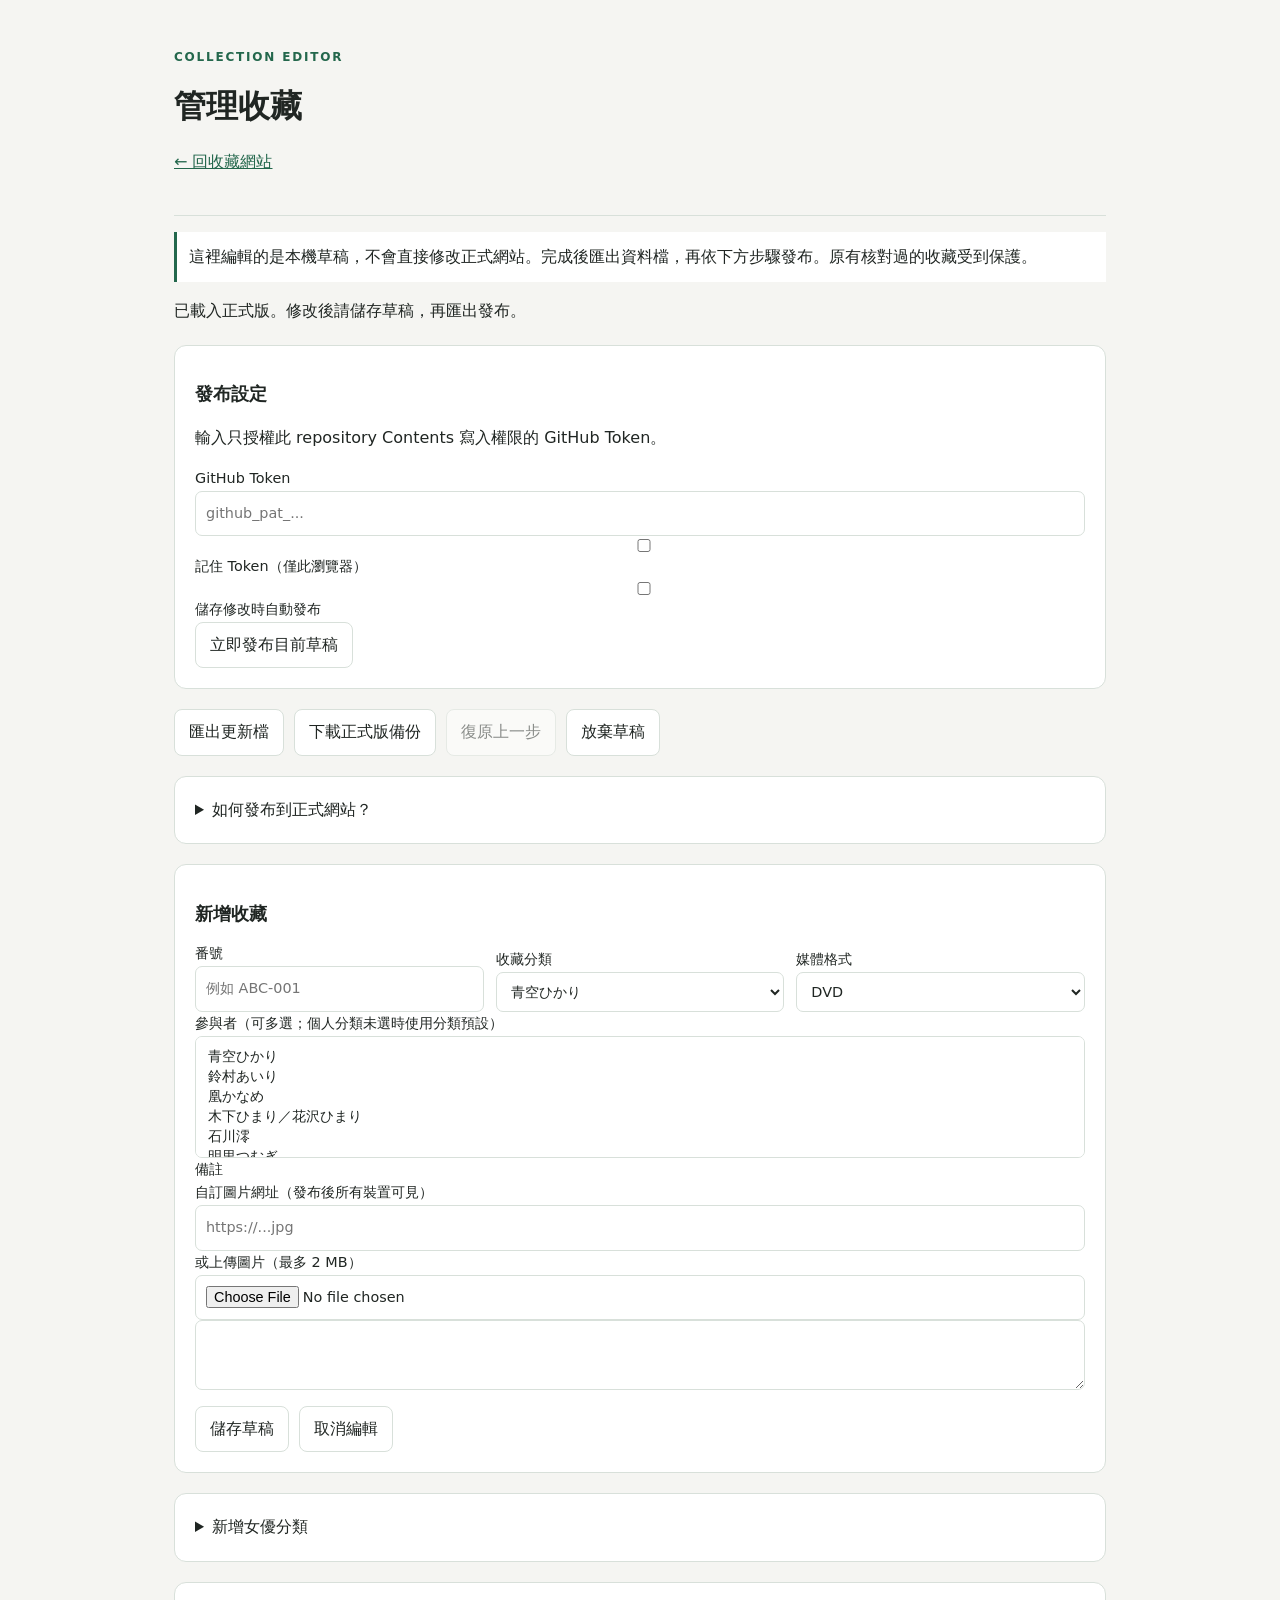
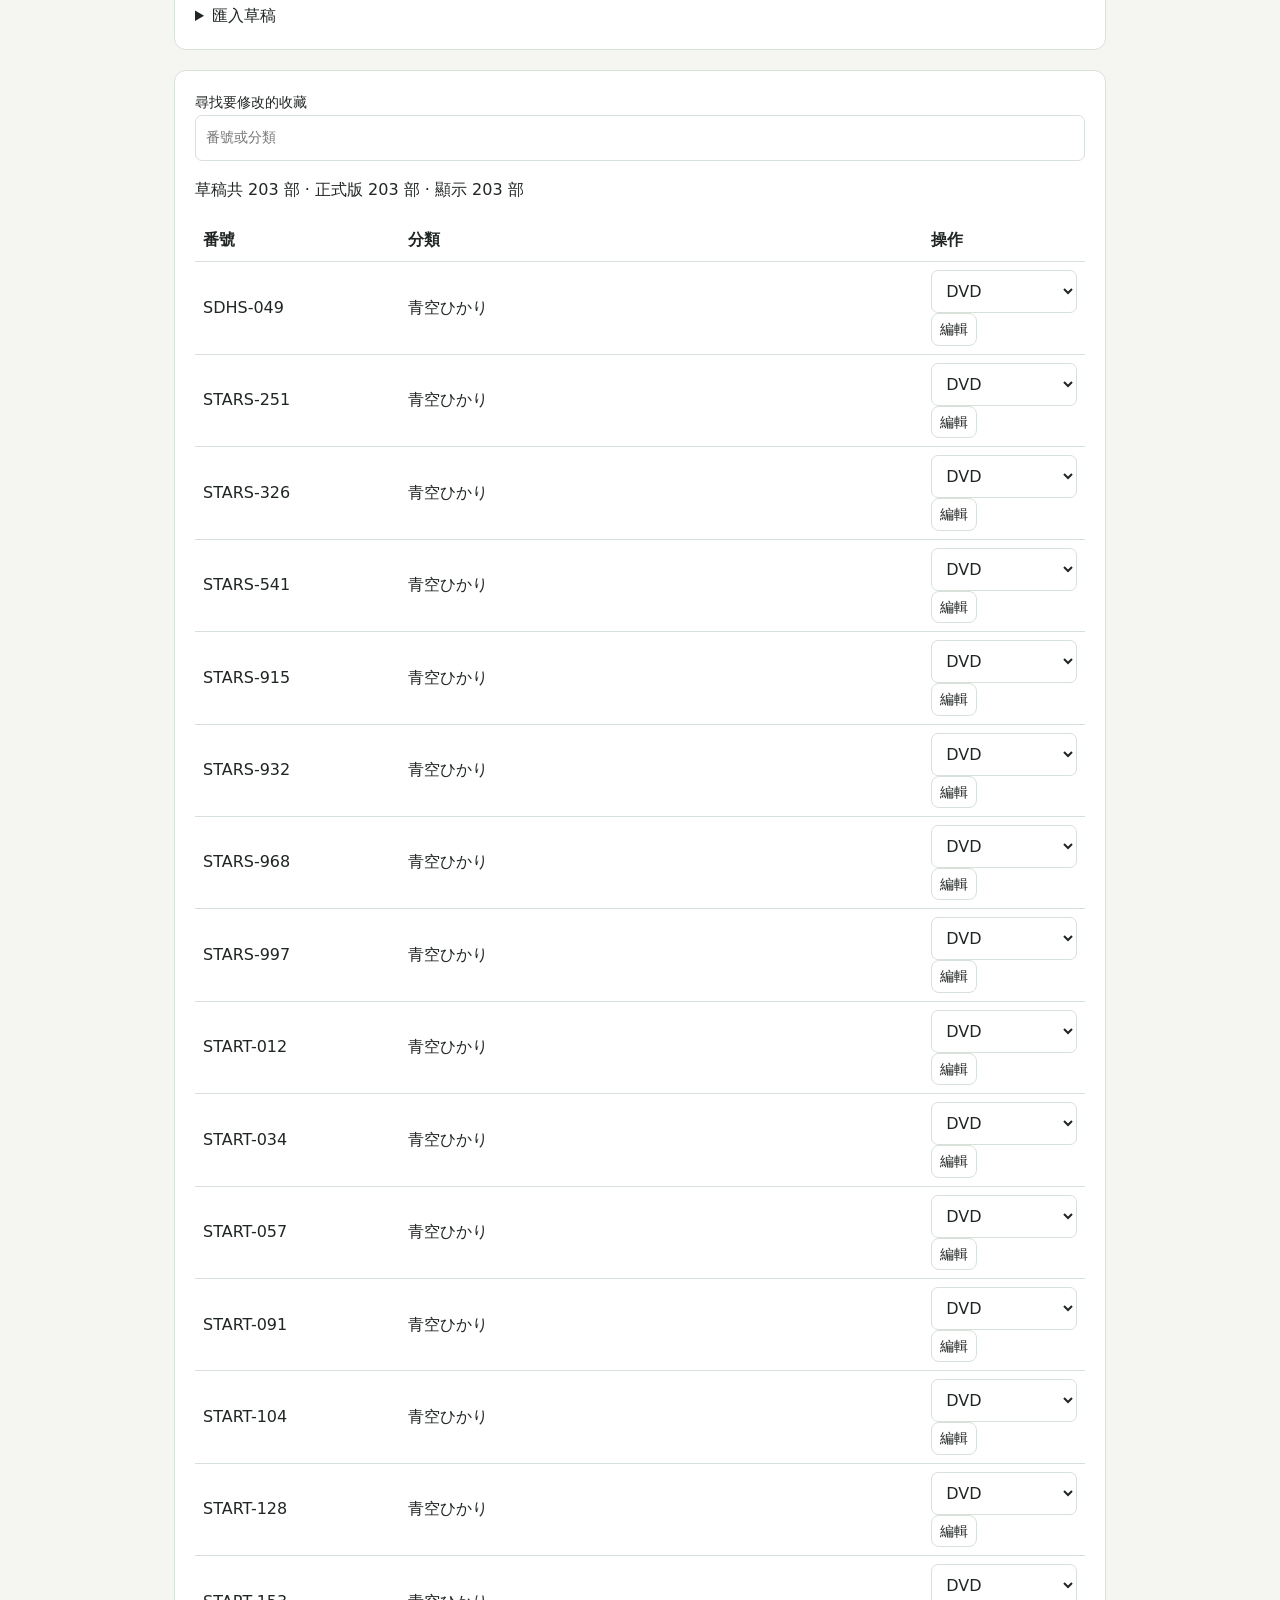
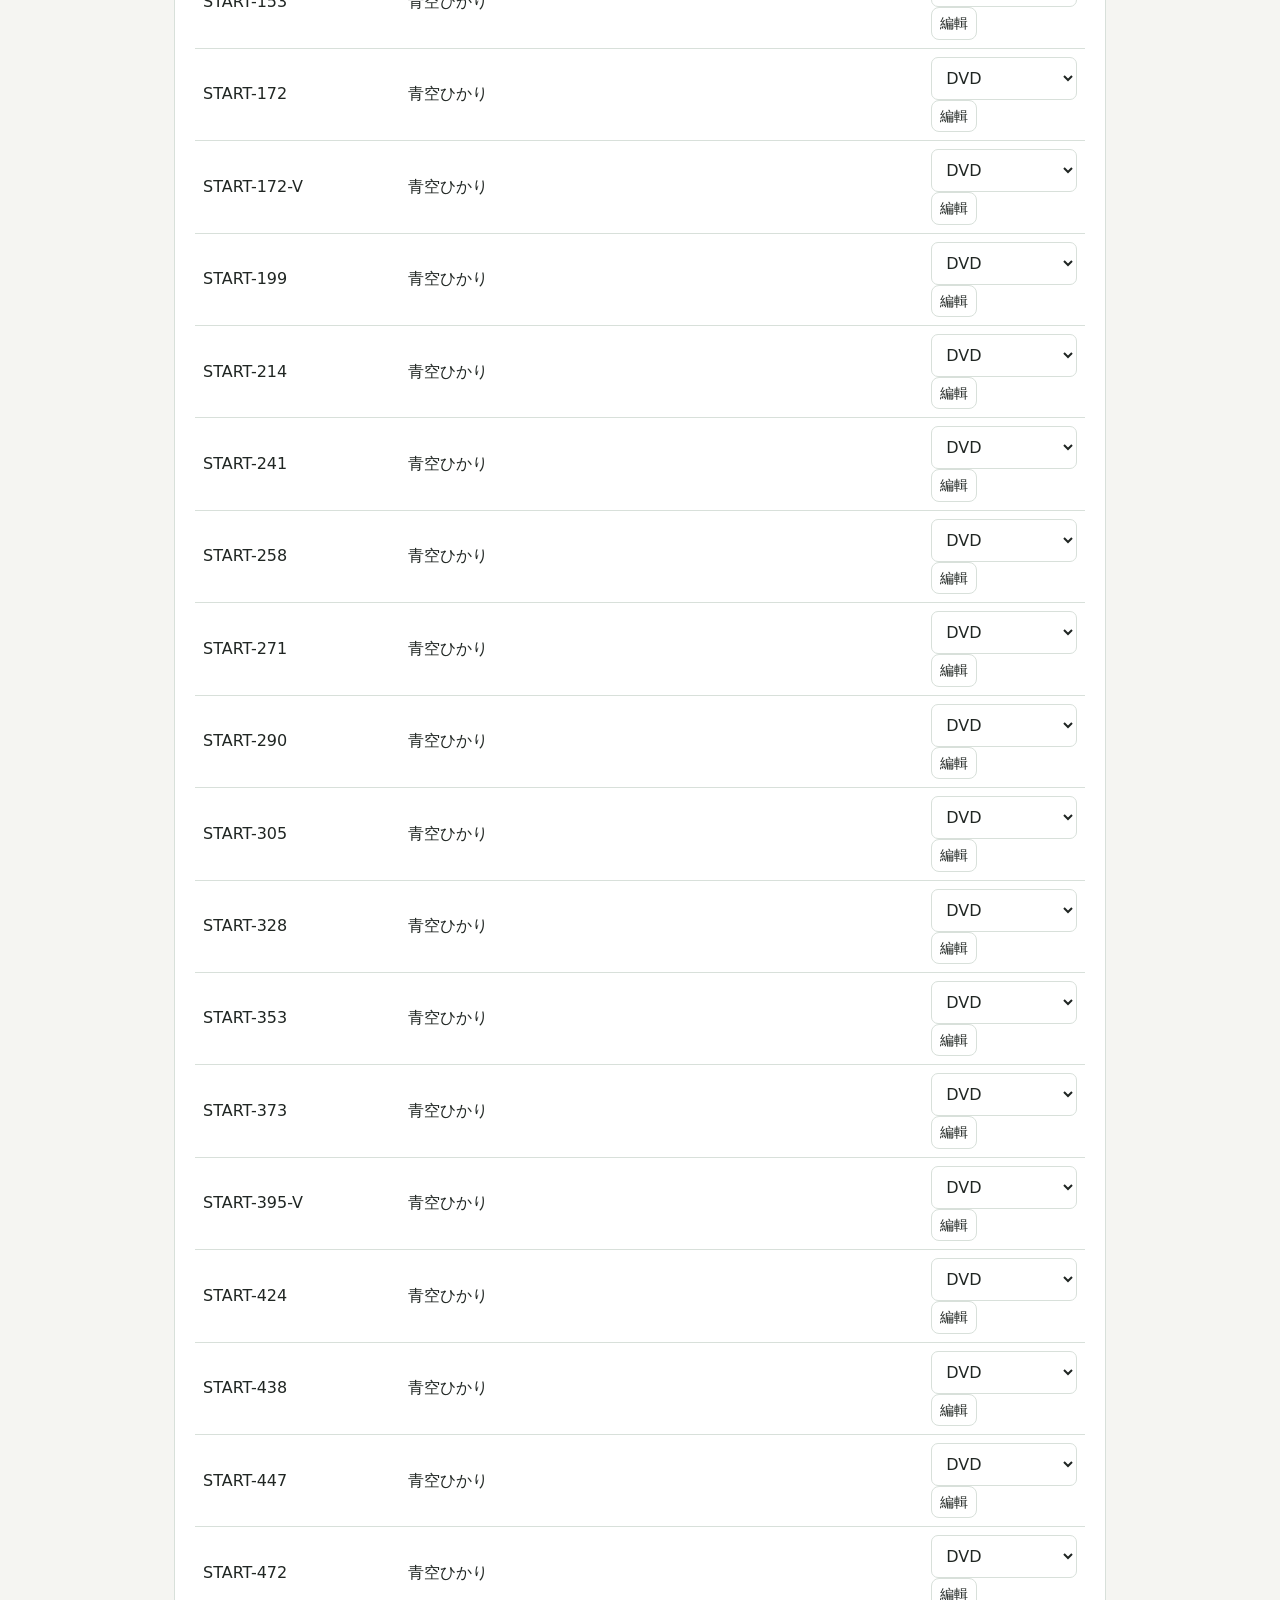
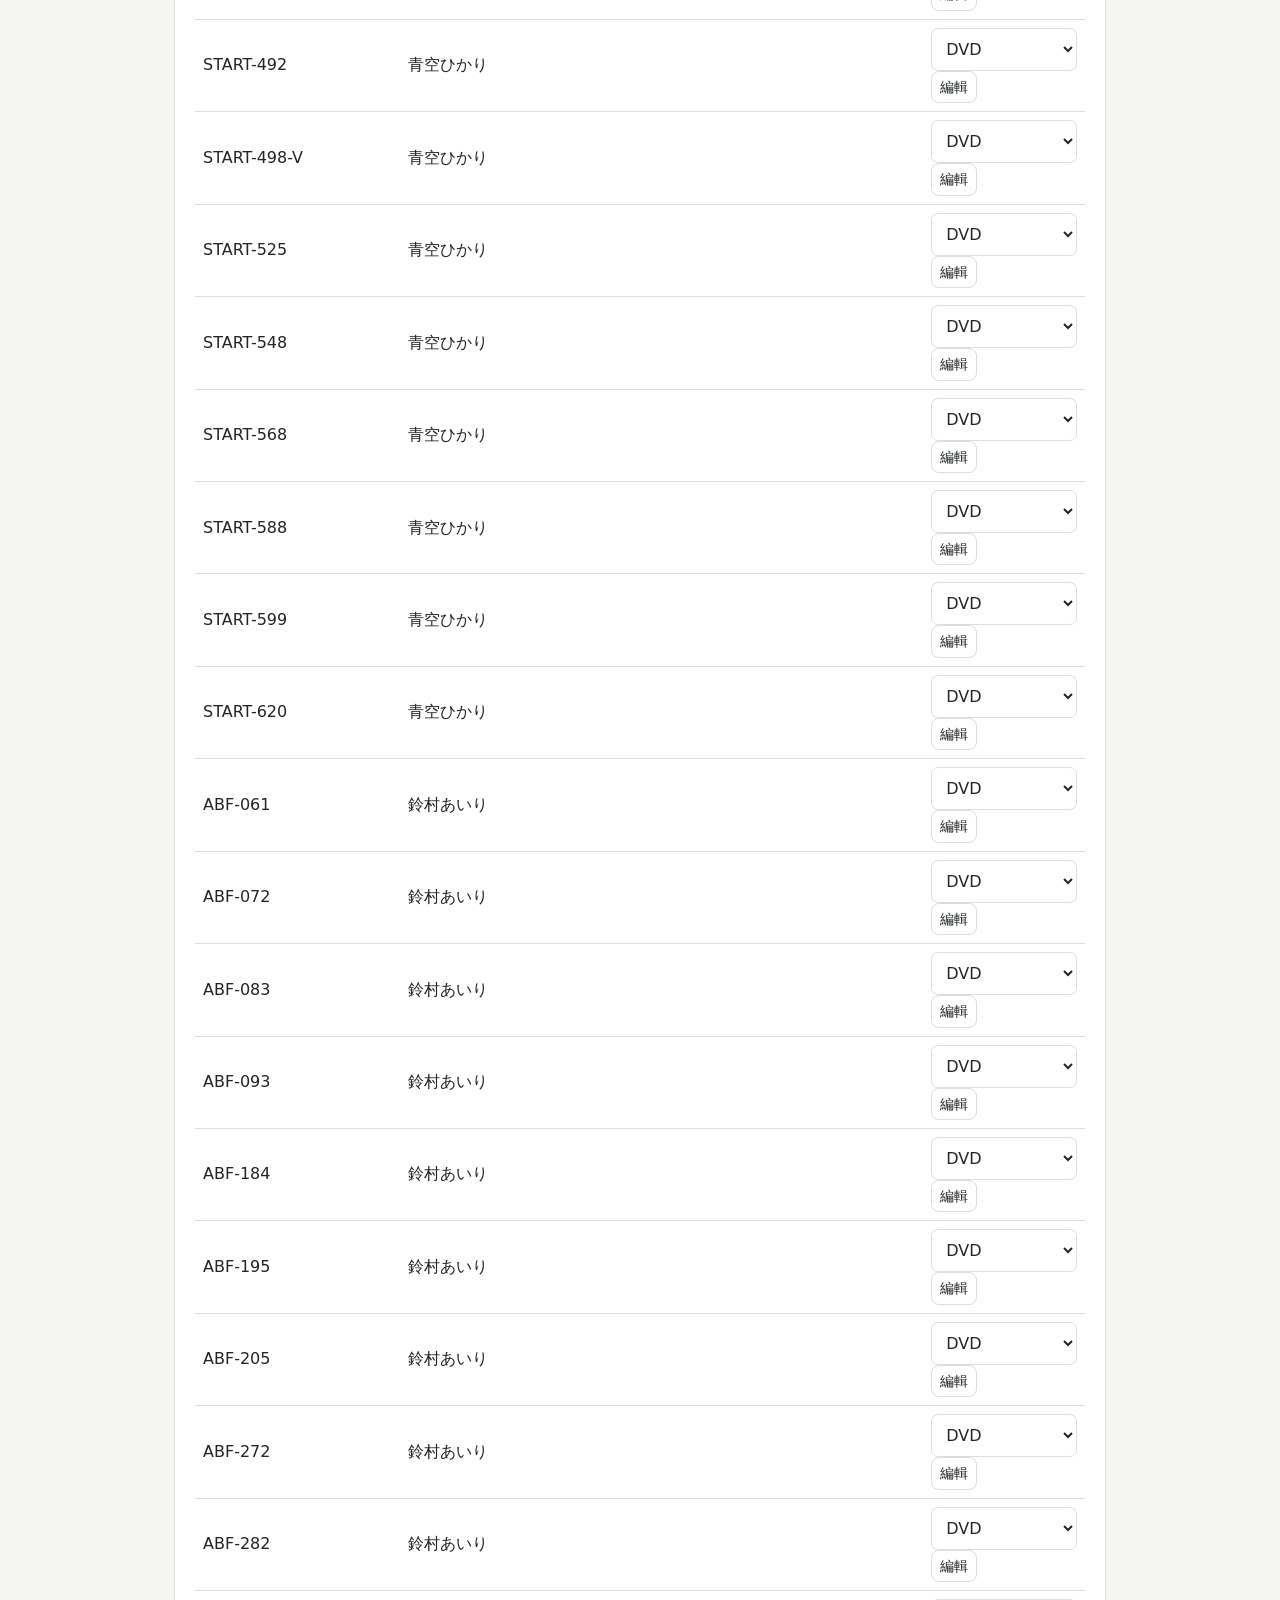
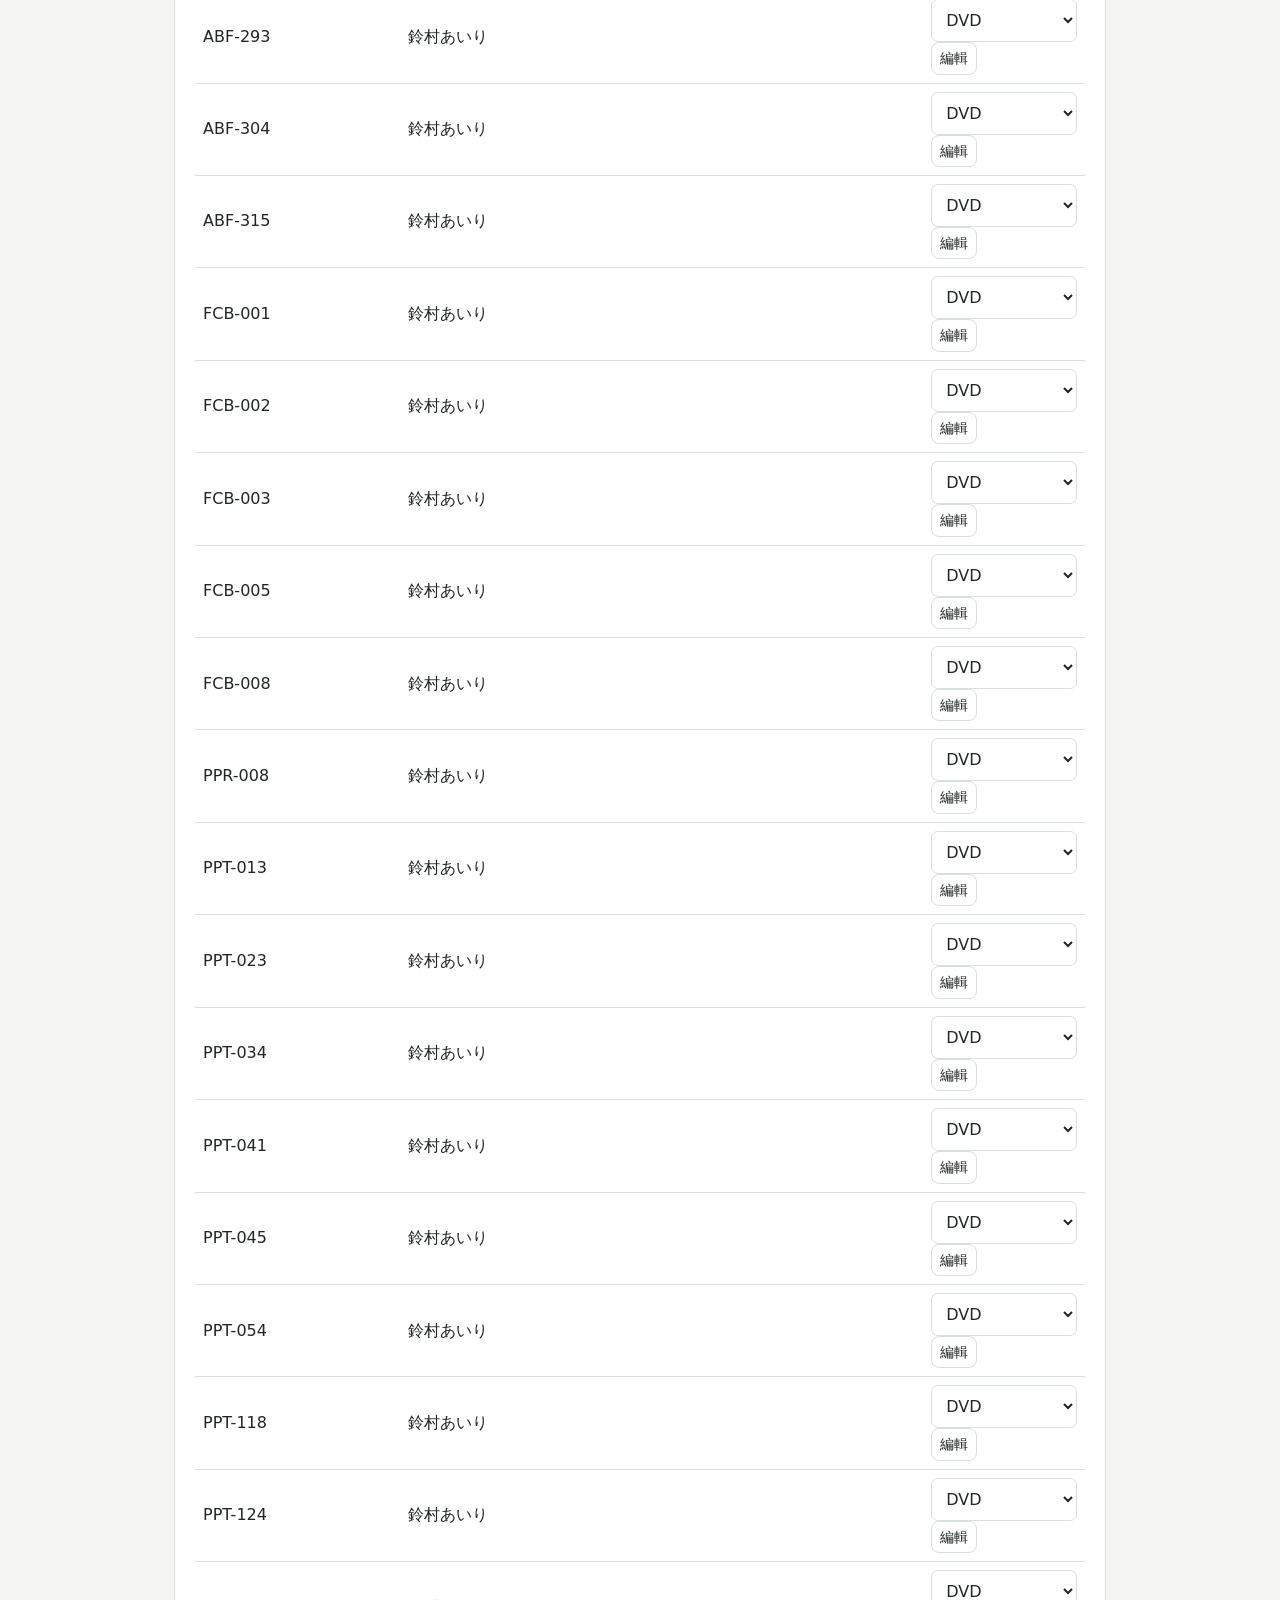
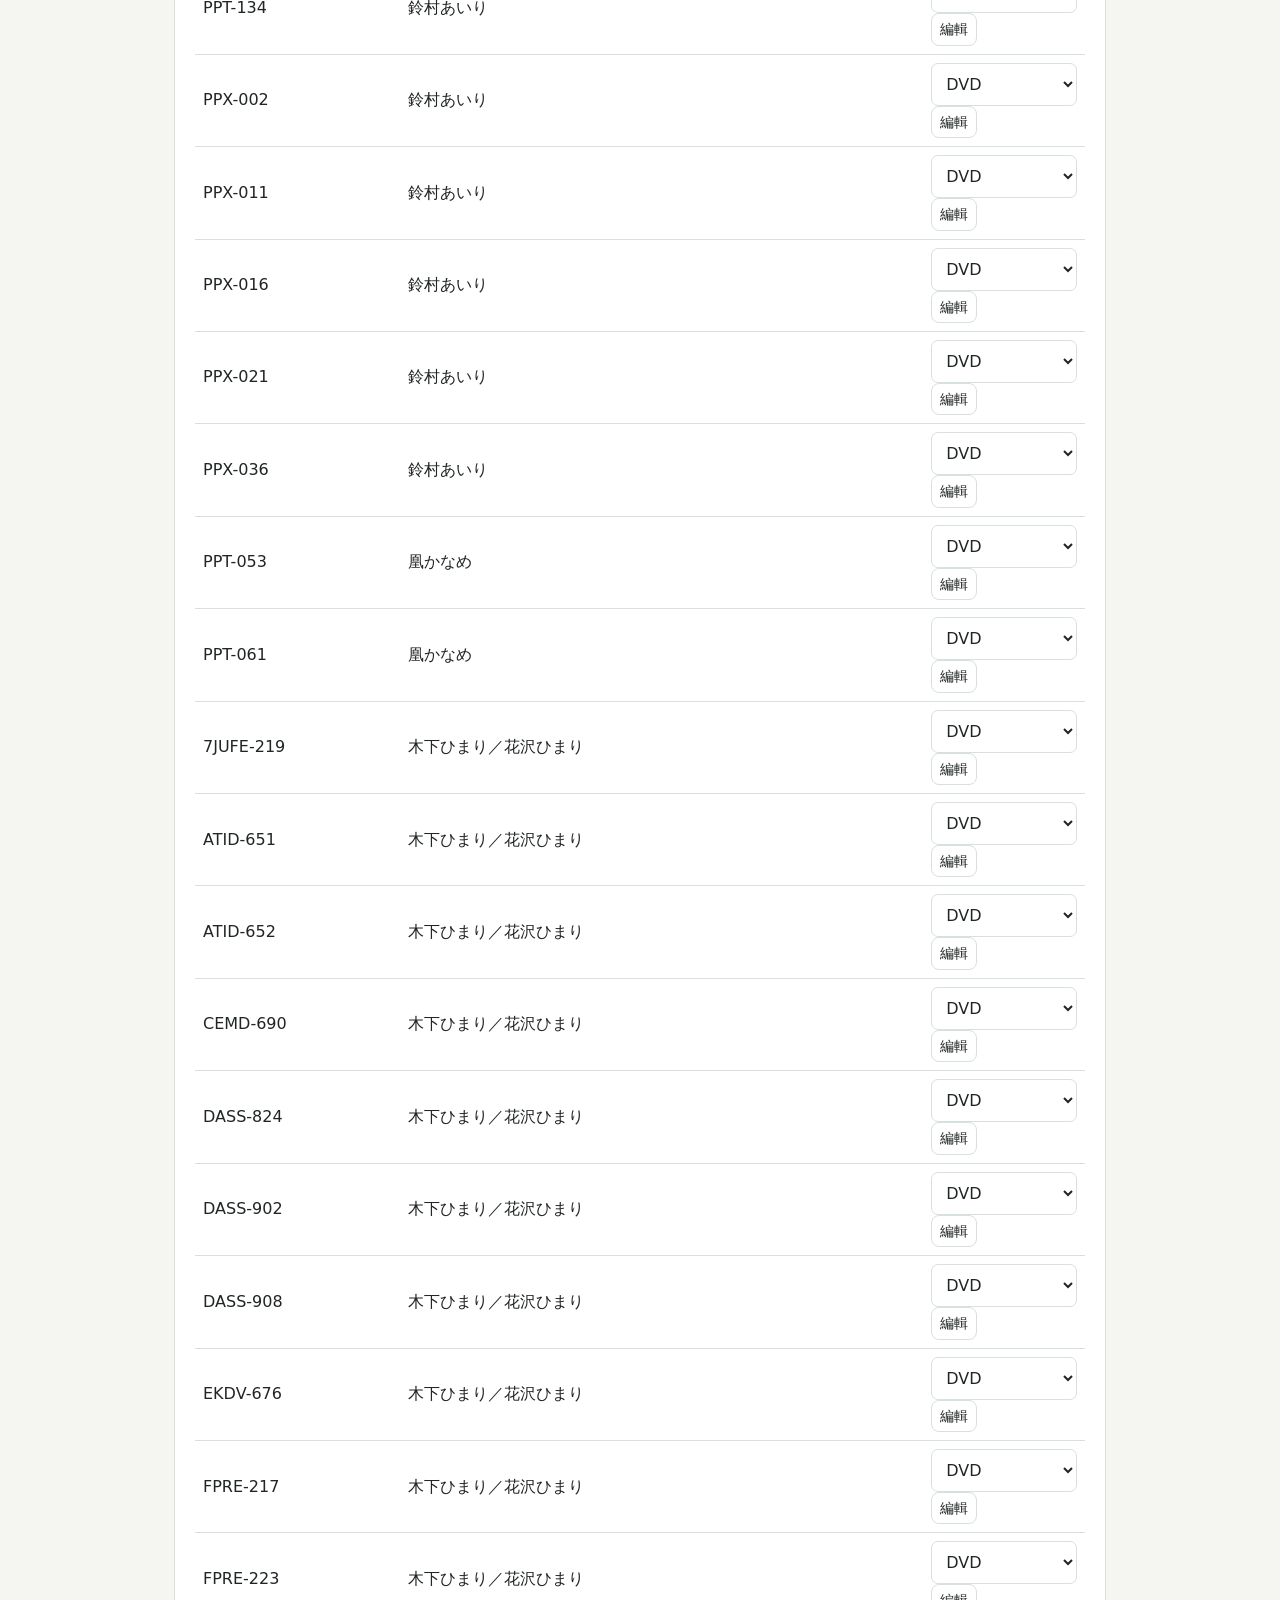
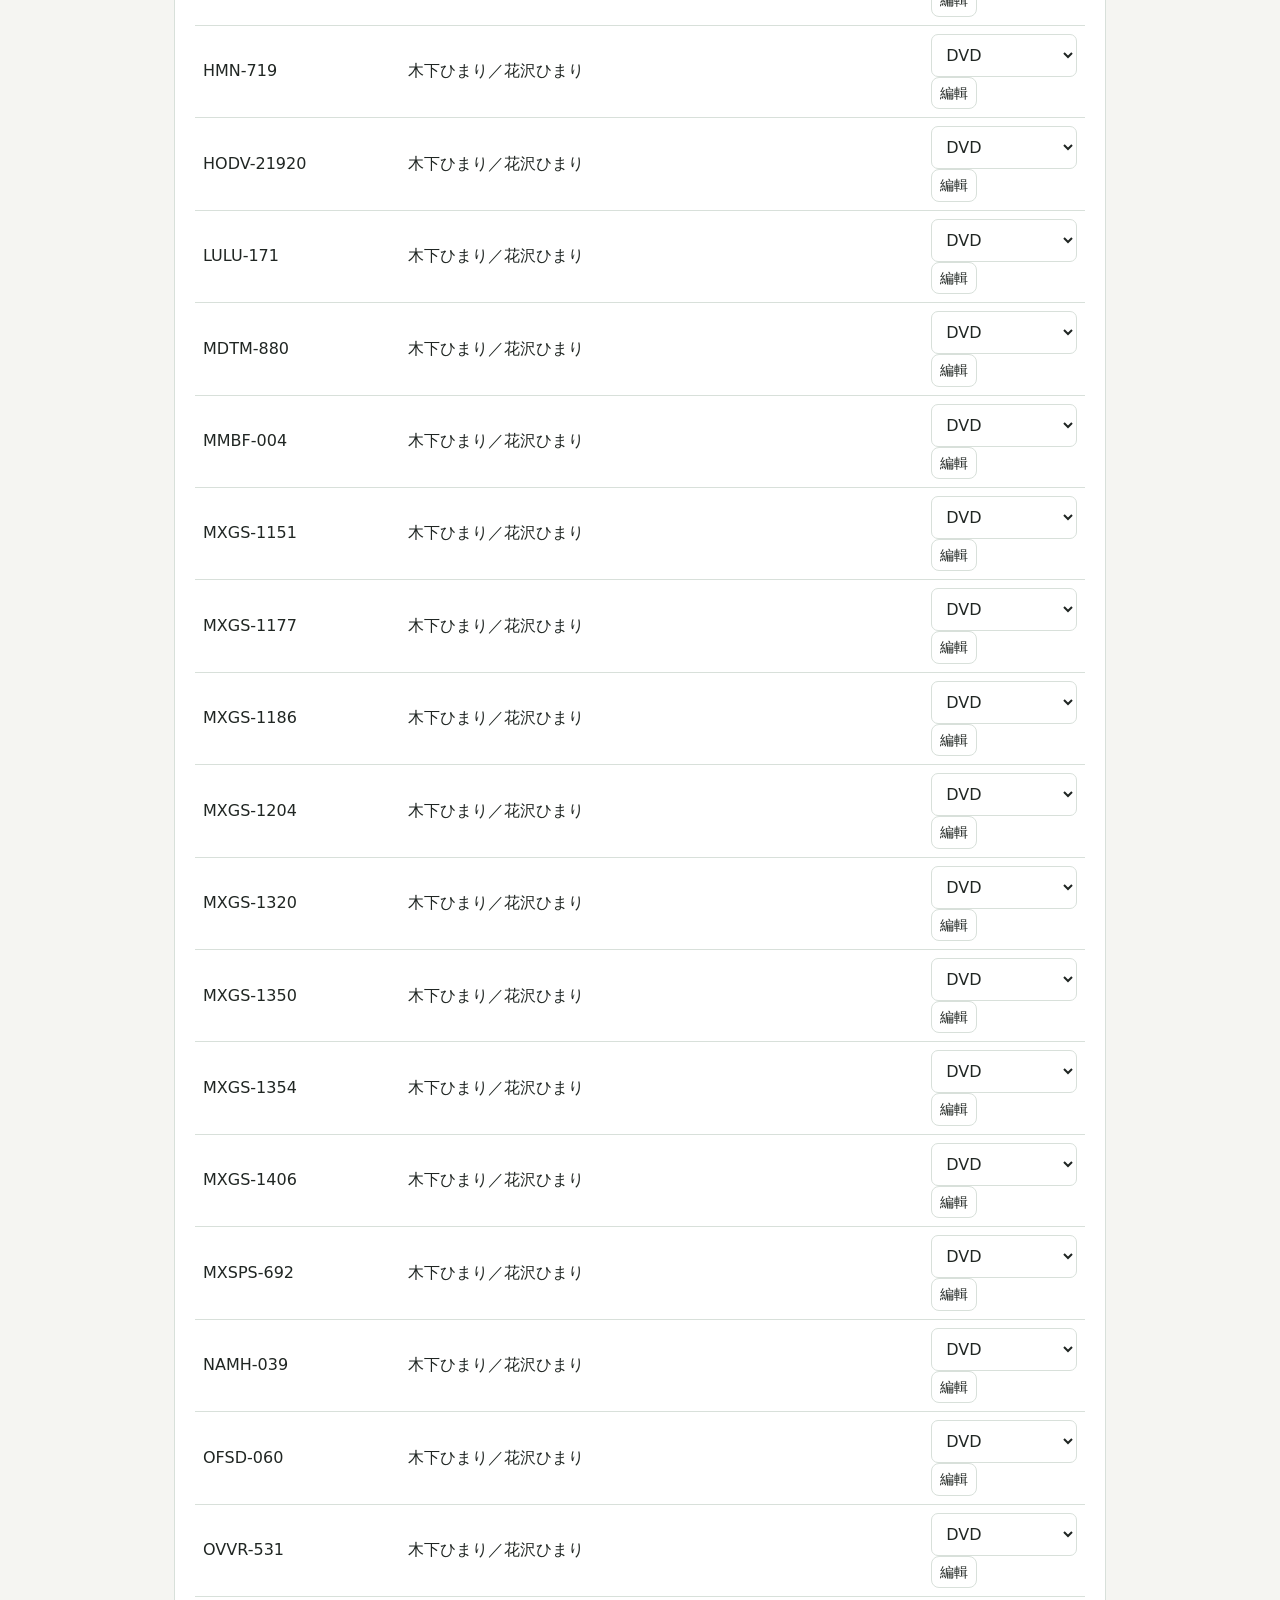
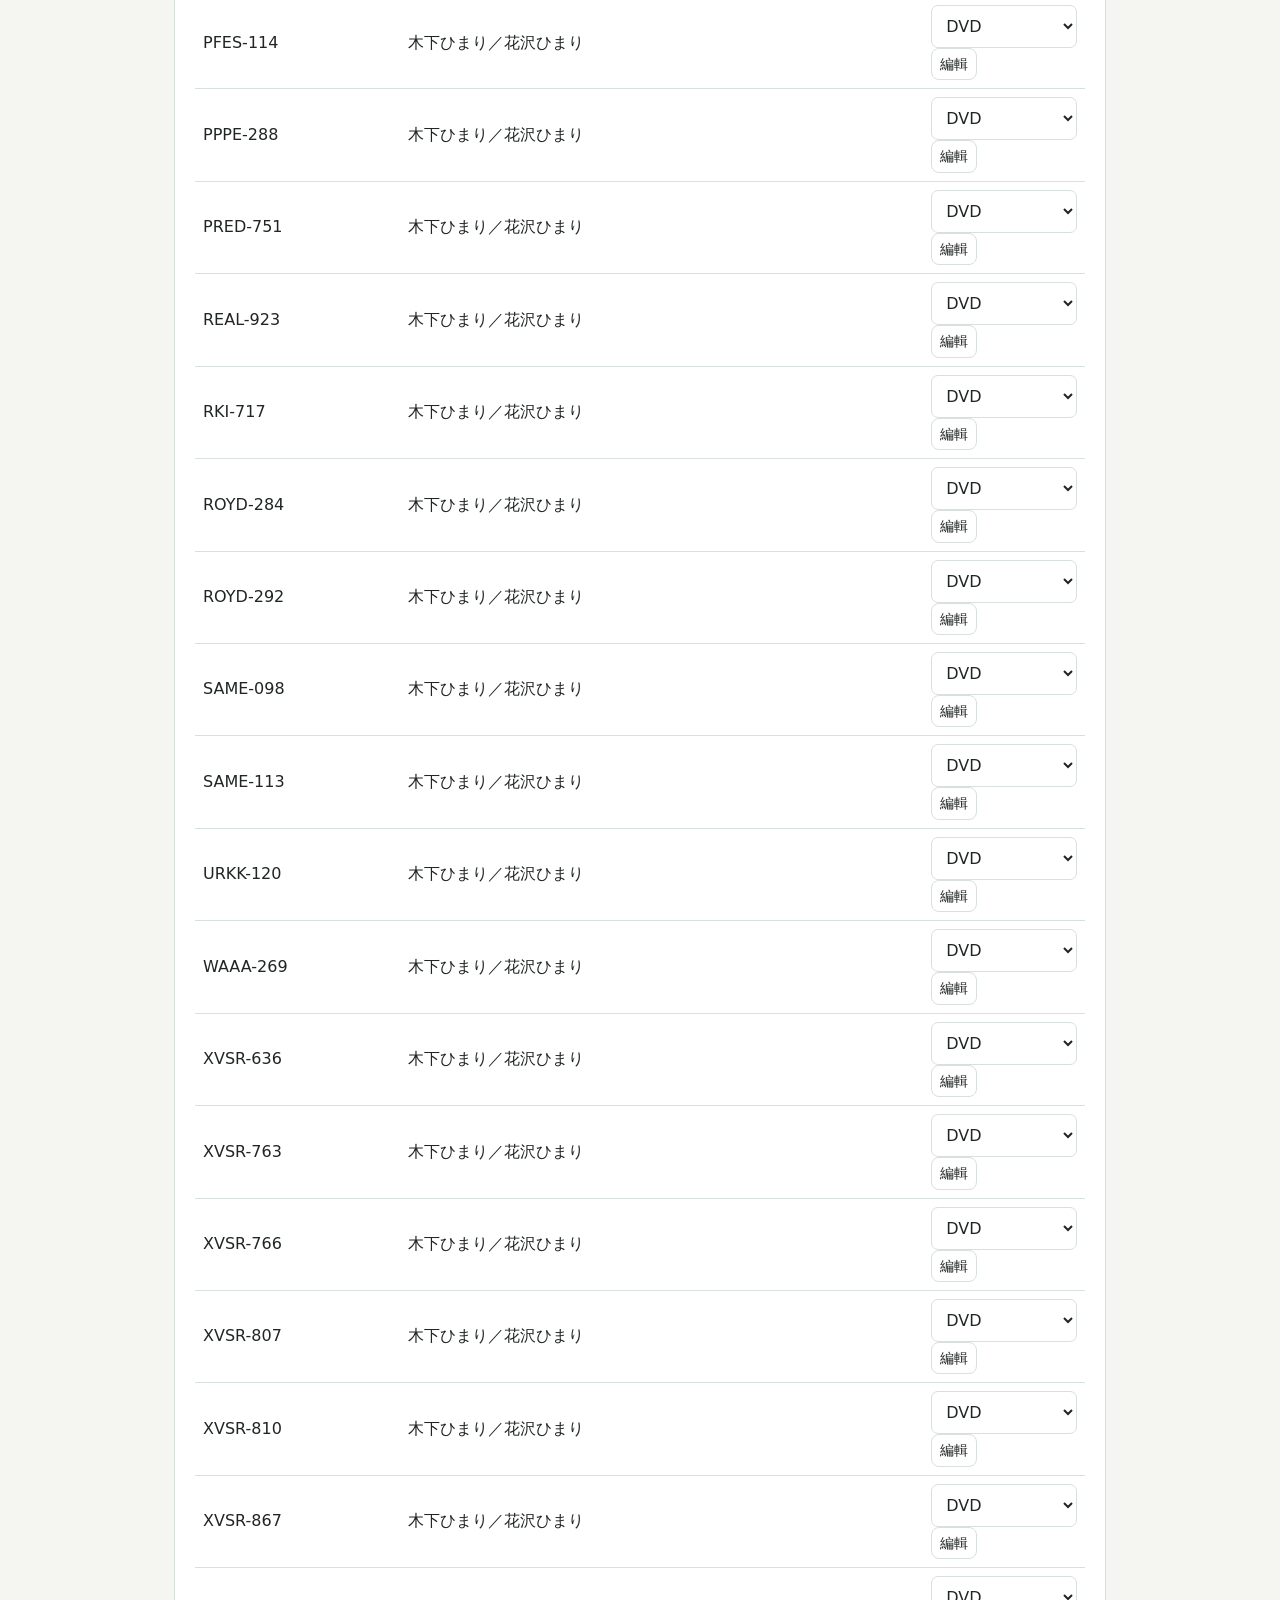
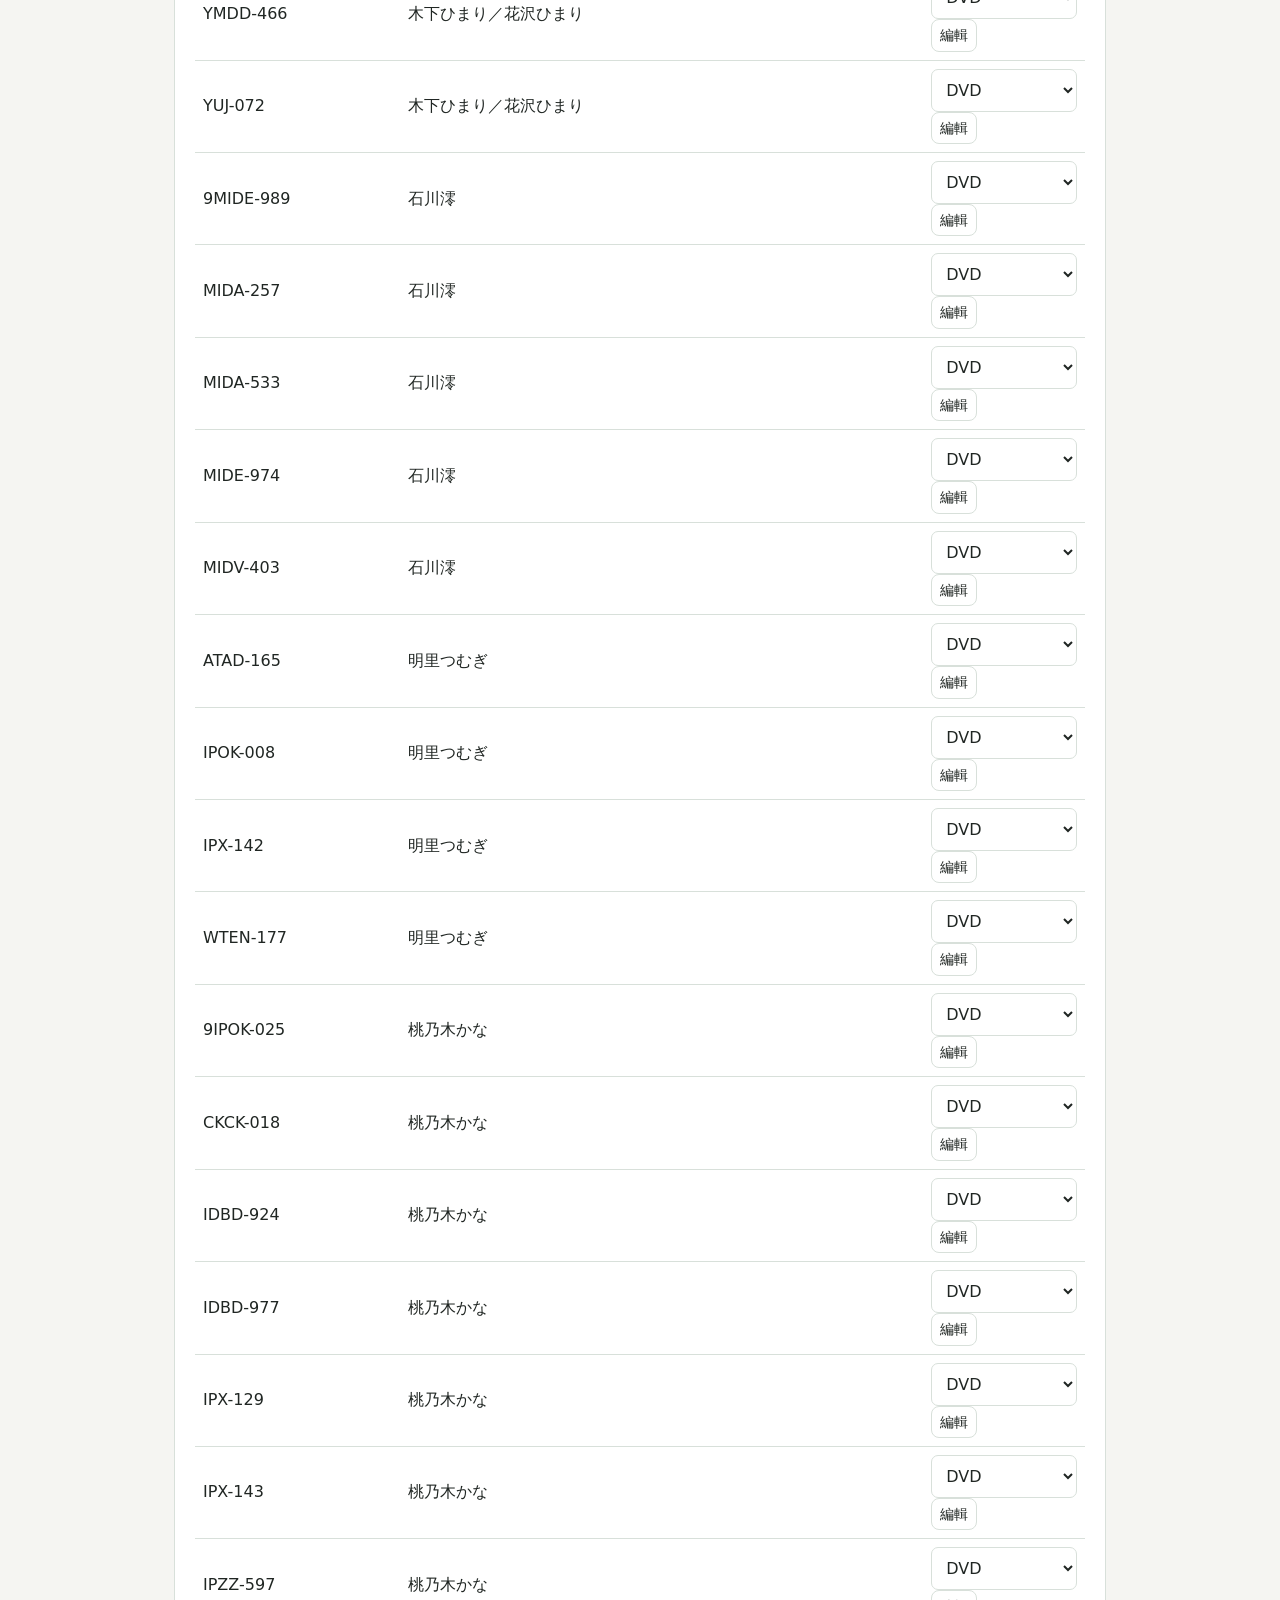
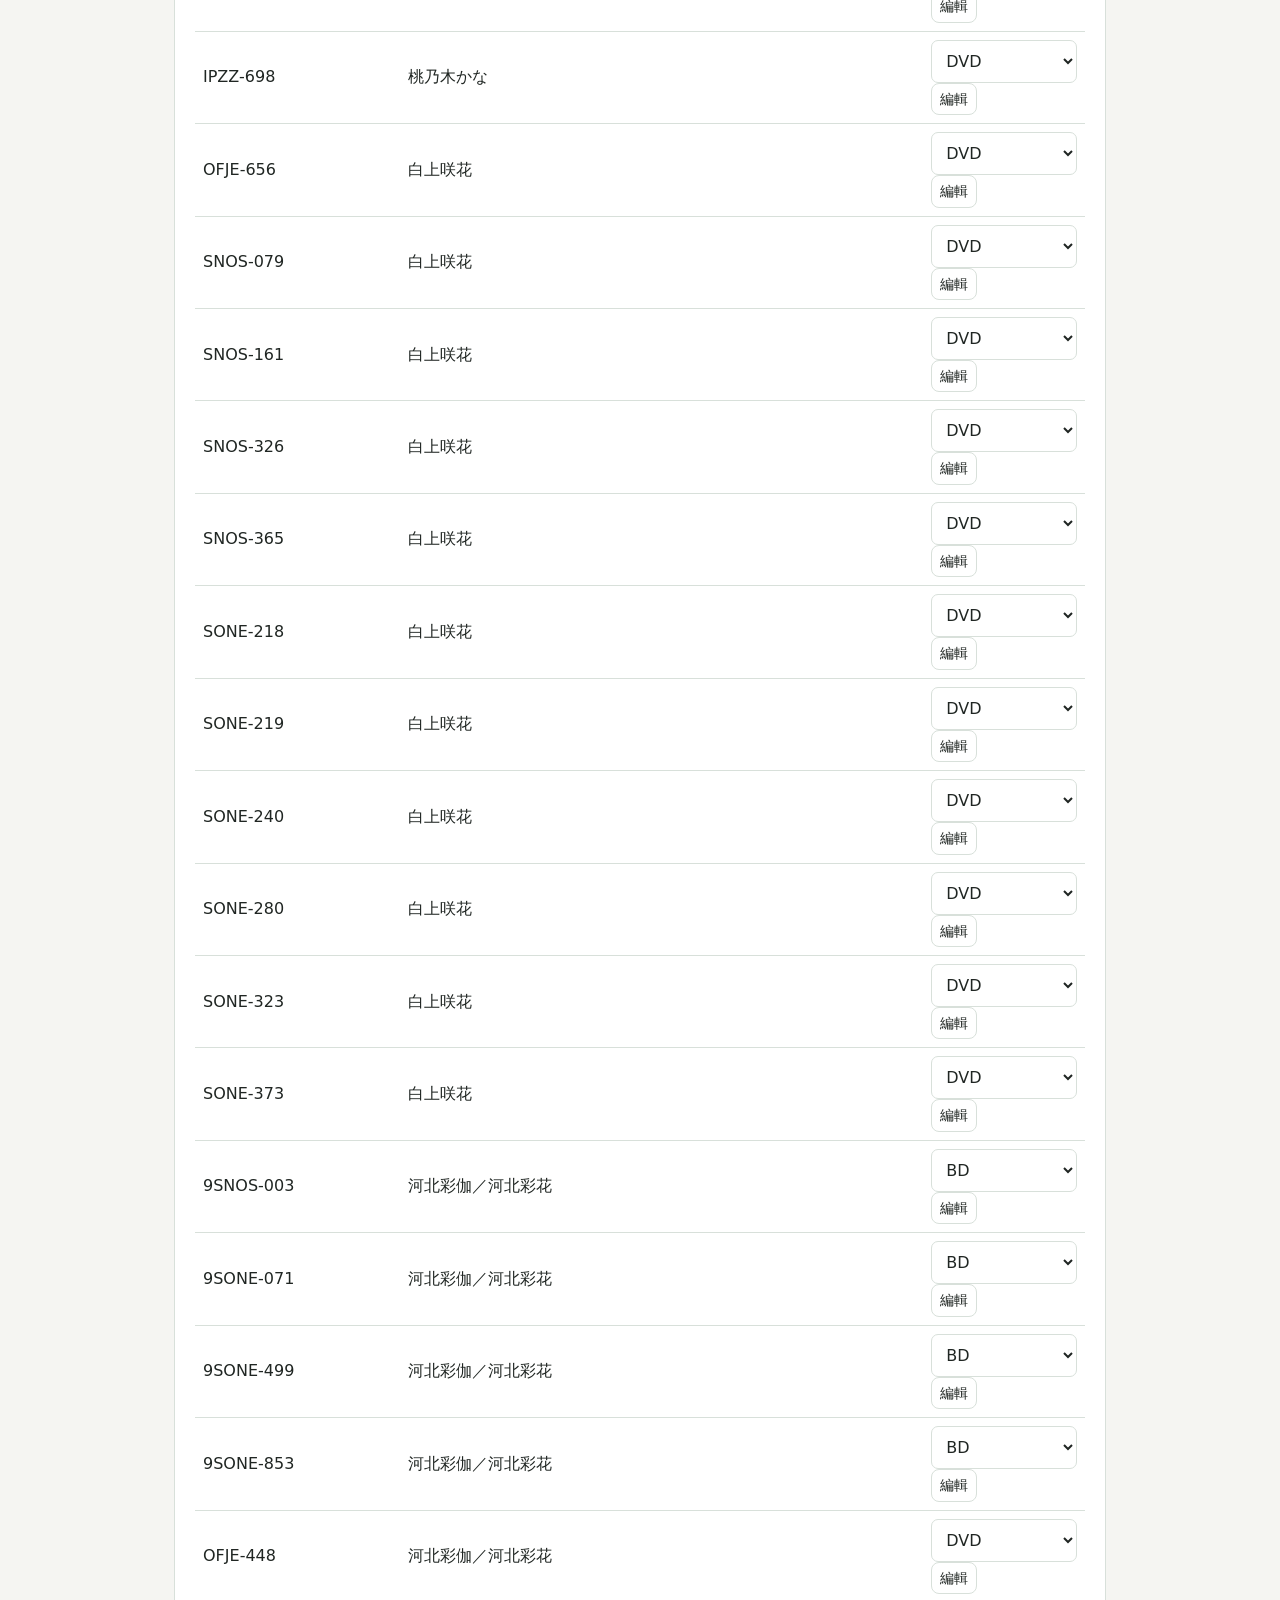
==== commit ee01780d: "Refresh management script for auto publish setting" ====
--- a/manage.html
+++ b/manage.html
@@ -1,4 +1,4 @@
-<!doctype html><html lang="zh-Hant"><head><meta charset="utf-8"><meta name="viewport" content="width=device-width,initial-scale=1"><title>管理收藏</title><link rel="stylesheet" href="assets/site.css"><script src="assets/manage.js?v=remember-token-6" defer></script></head>
+<!doctype html><html lang="zh-Hant"><head><meta charset="utf-8"><meta name="viewport" content="width=device-width,initial-scale=1"><title>管理收藏</title><link rel="stylesheet" href="assets/site.css"><script src="assets/manage.js?v=remember-token-7" defer></script></head>
 <body><main><header><p class="eyebrow">COLLECTION EDITOR</p><h1>管理收藏</h1><p><a href="index.html">← 回收藏網站</a></p></header>
 <p class="notice">這裡編輯的是本機草稿，不會直接修改正式網站。完成後匯出資料檔，再依下方步驟發布。原有核對過的收藏受到保護。</p>
 <p id="status" role="status">正在載入收藏資料…</p>
@@ -16,3 +16,4 @@
 
 
 
+
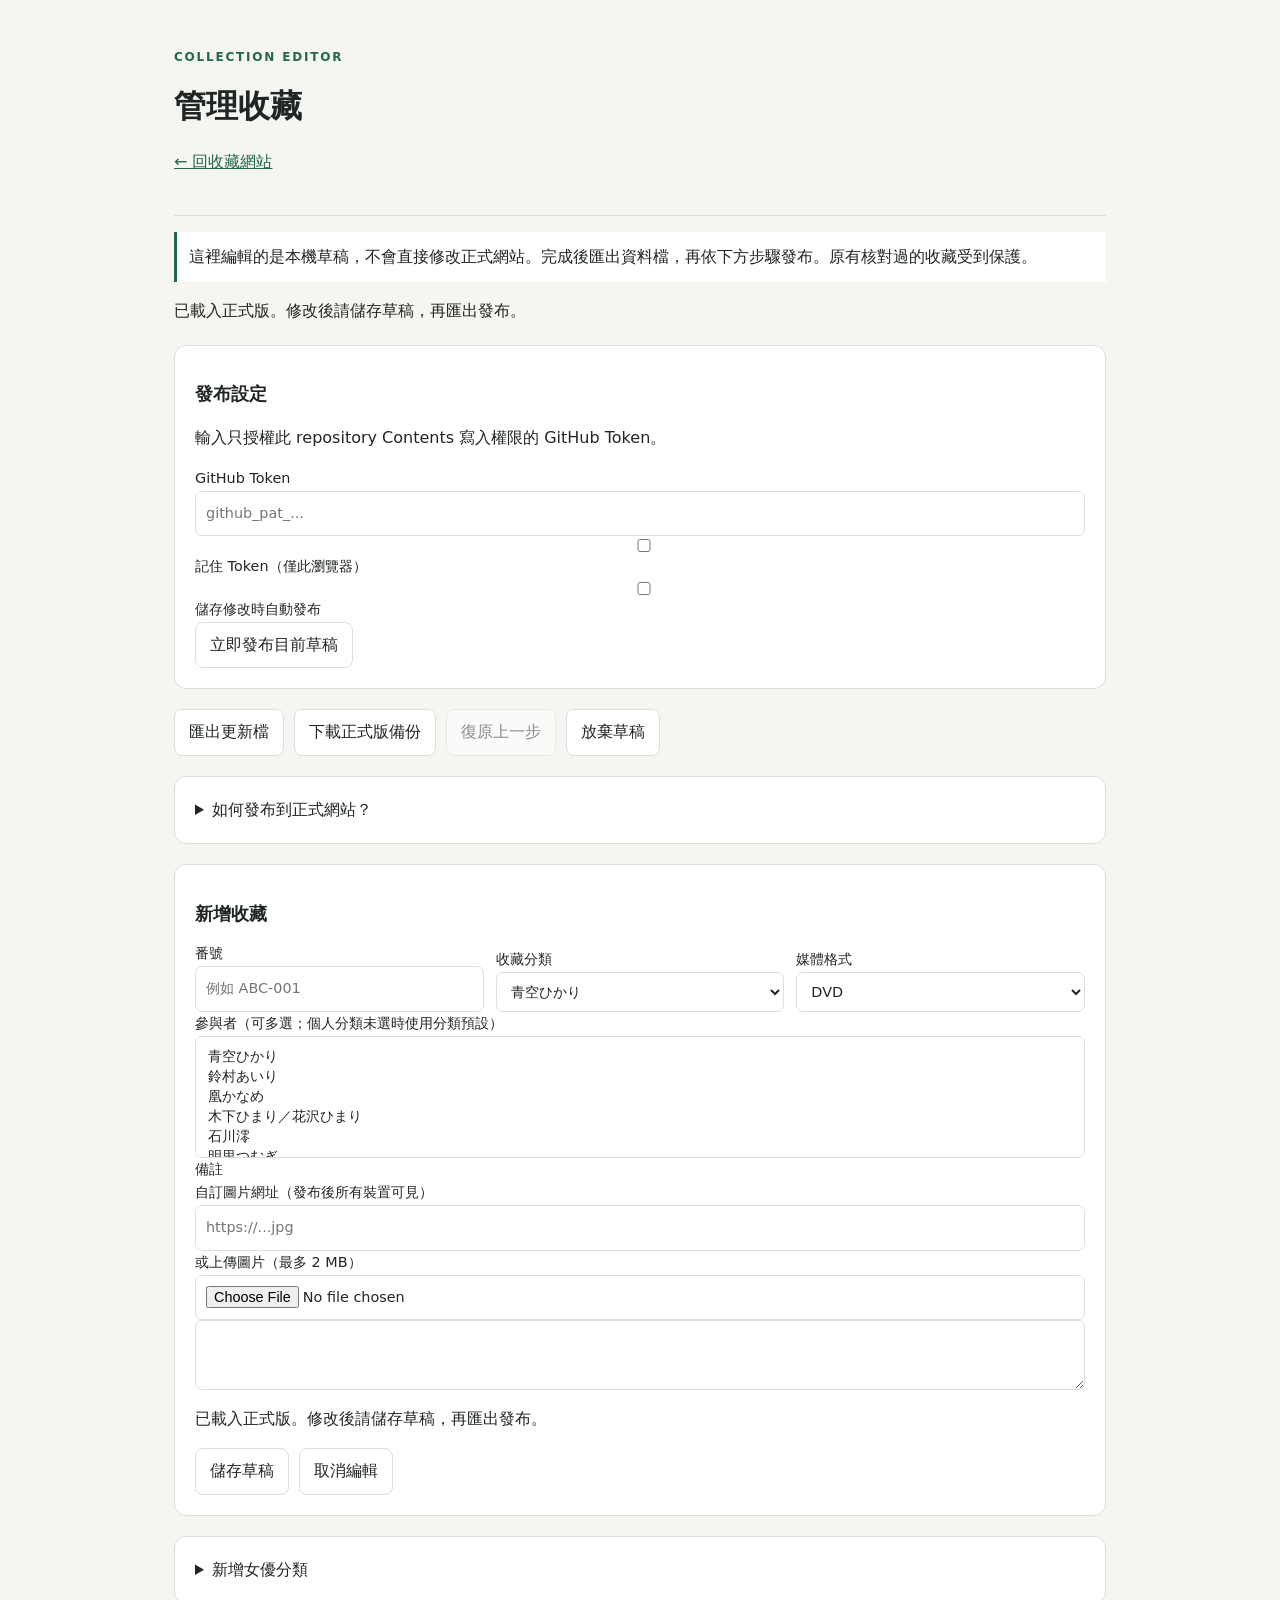
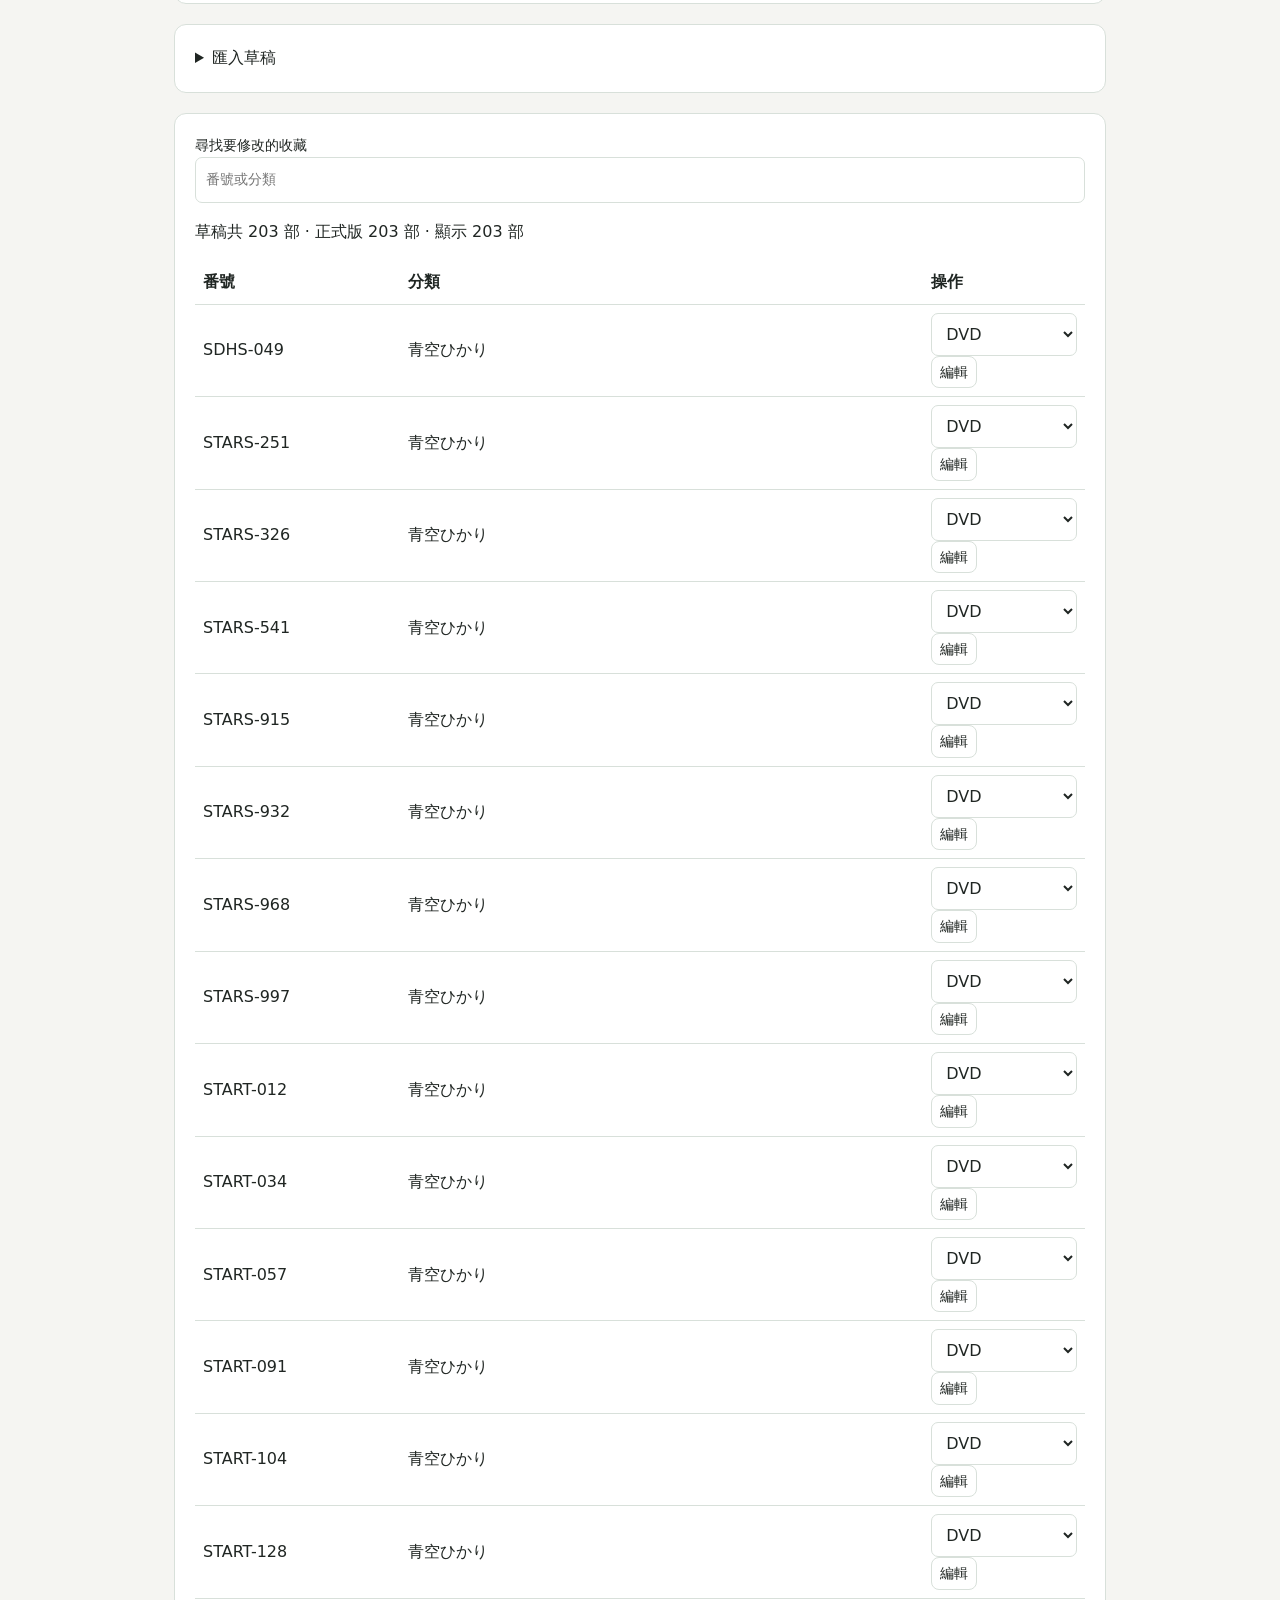
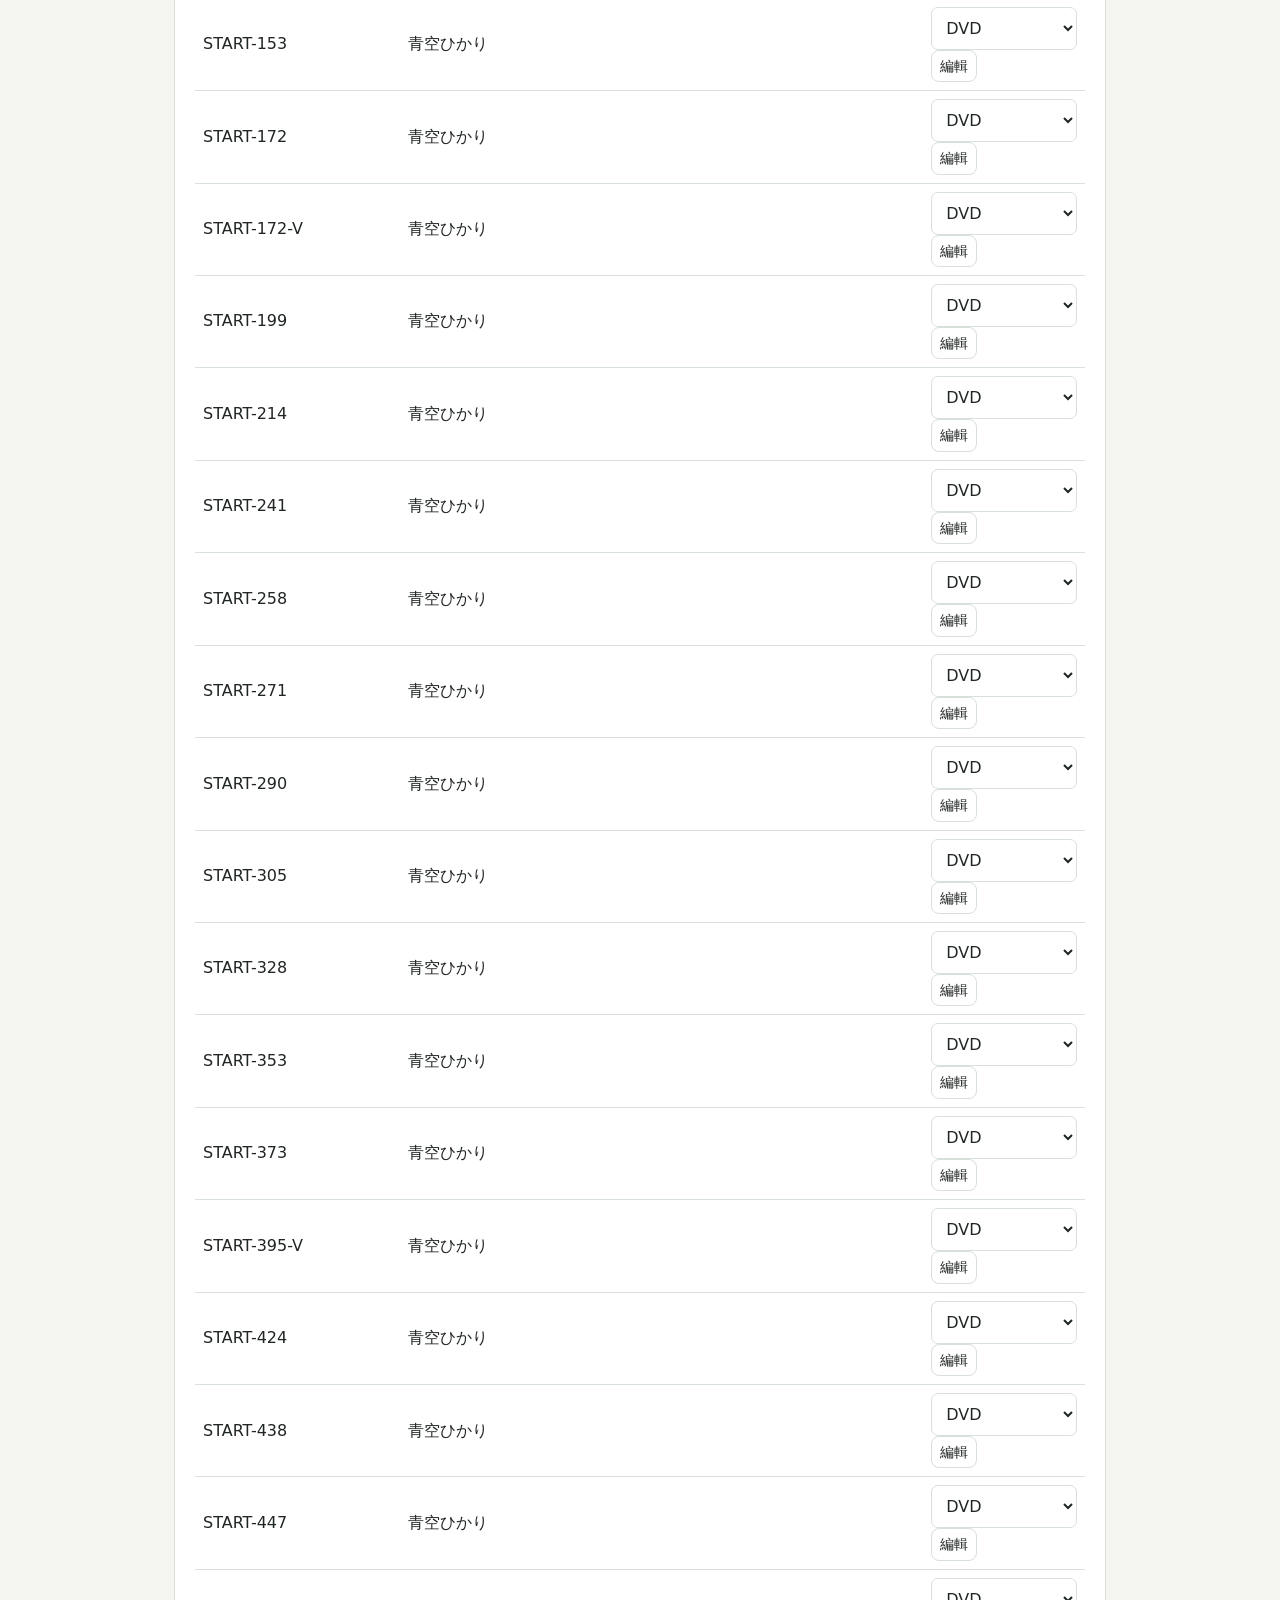
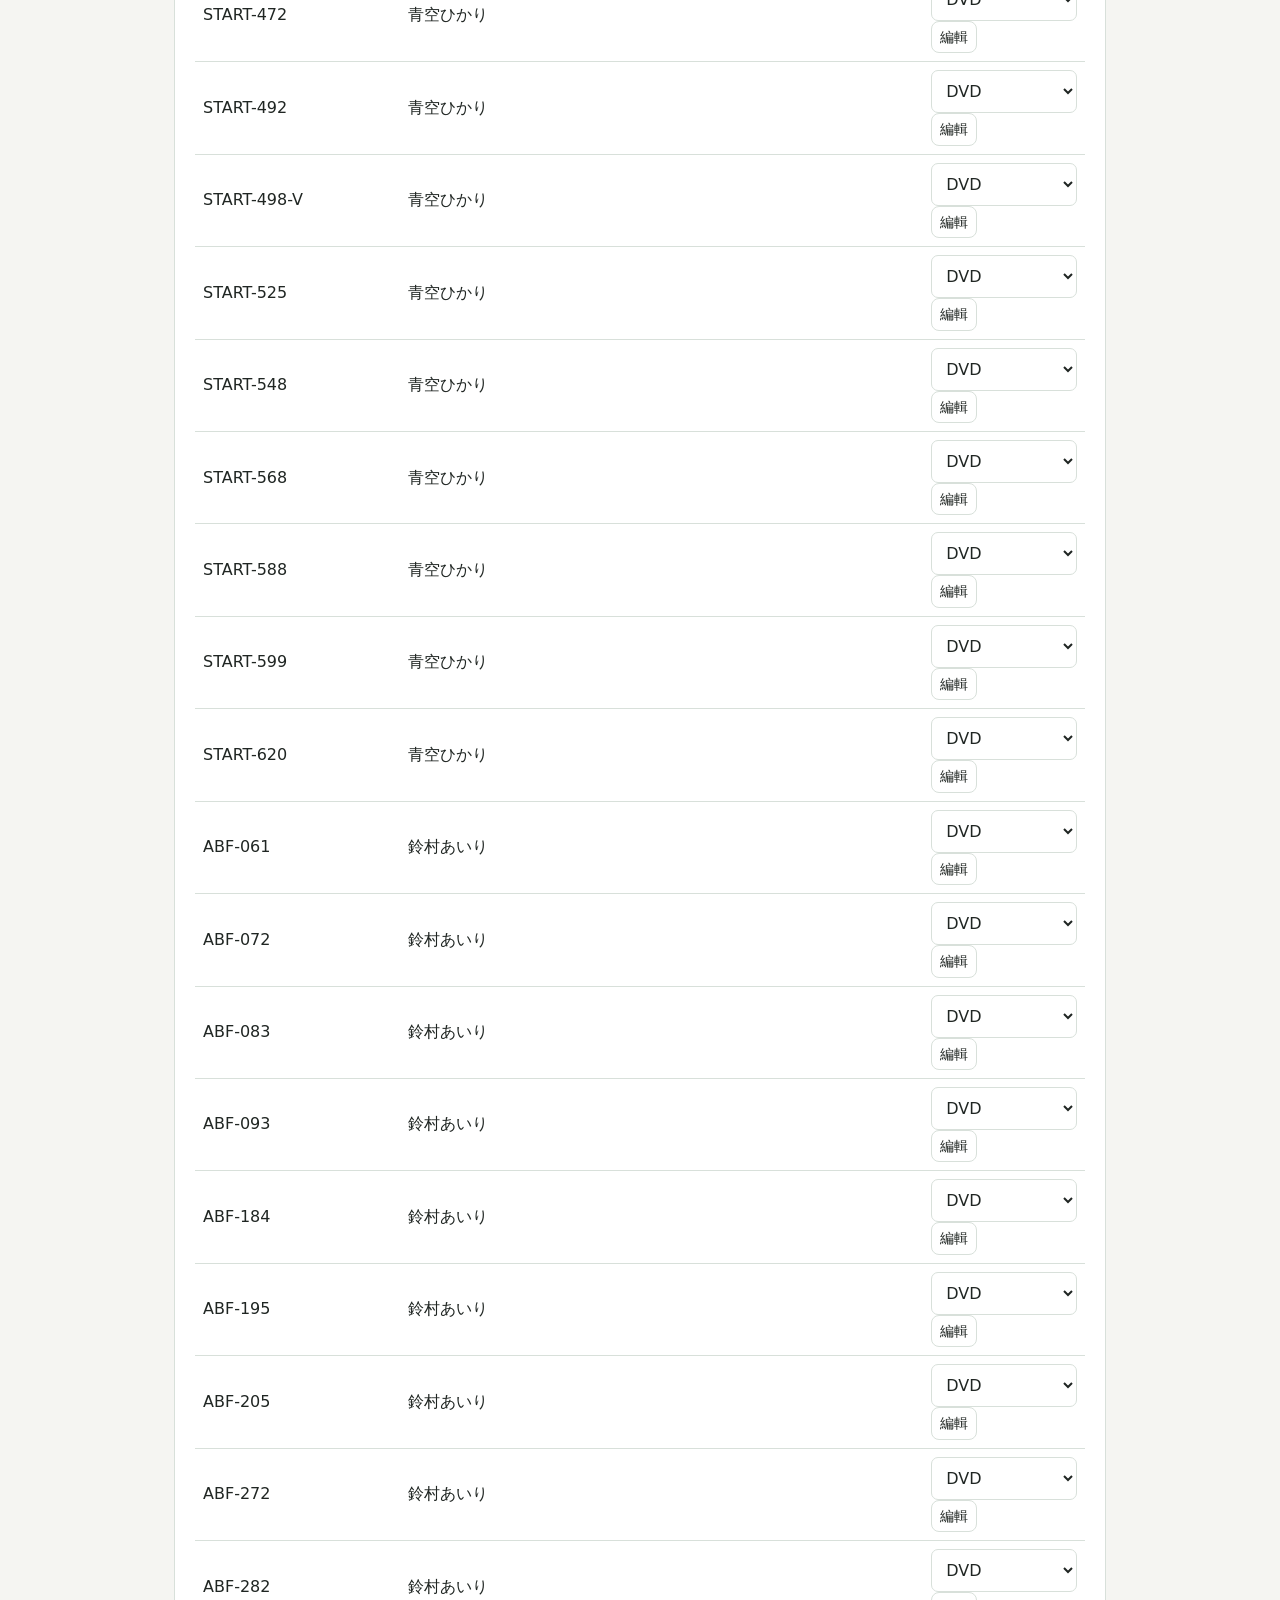
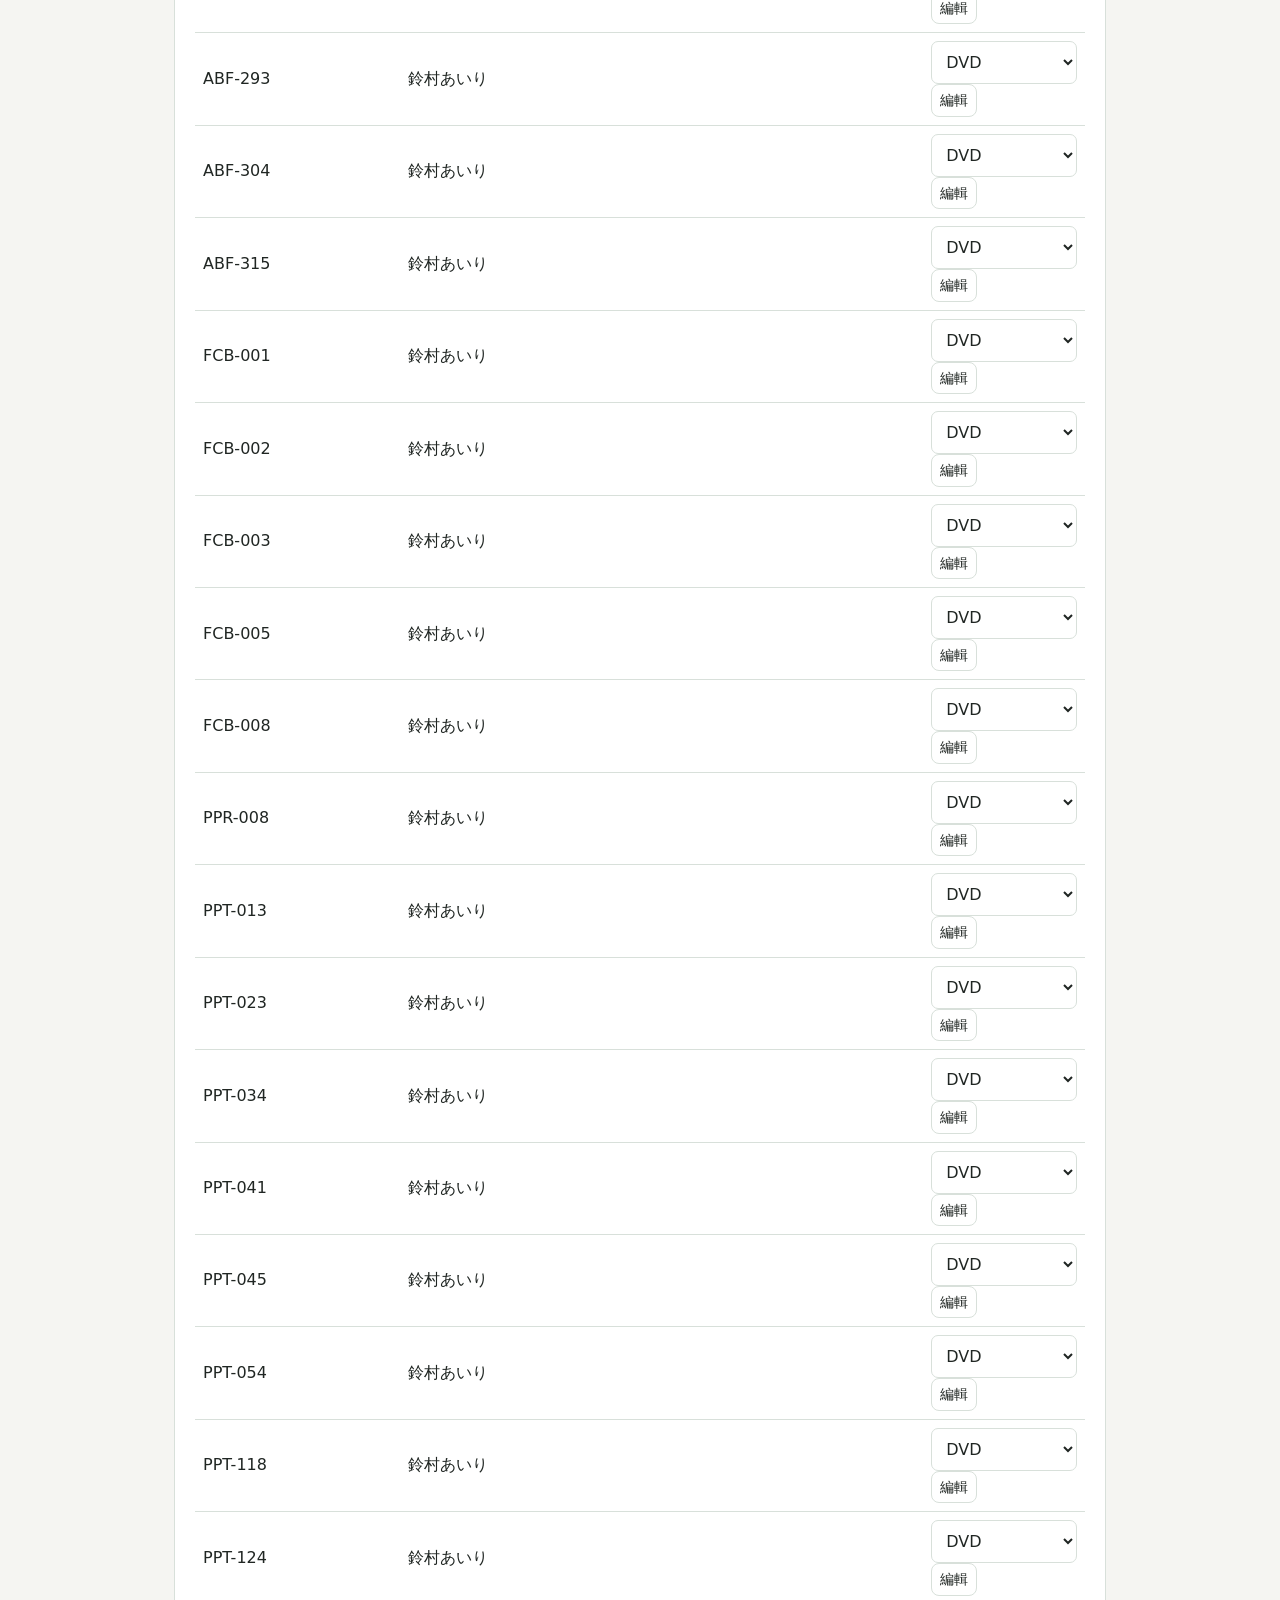
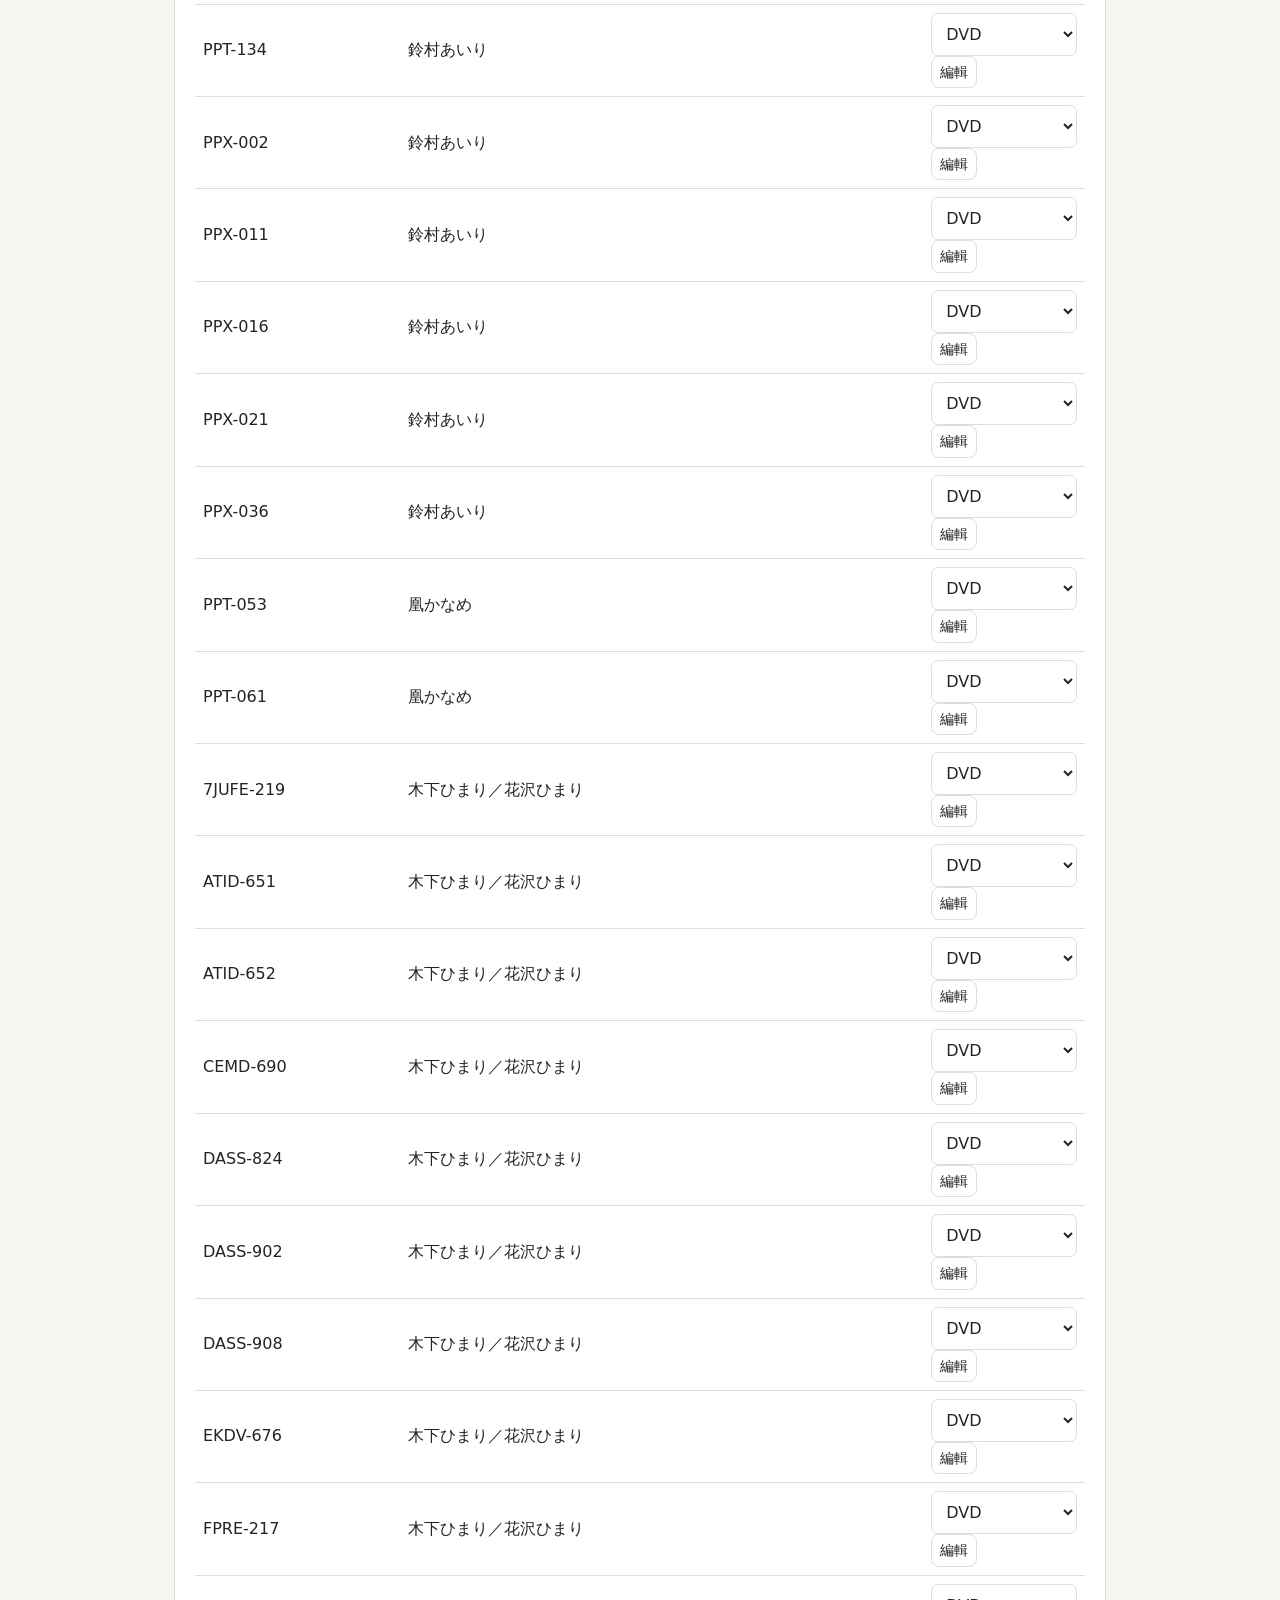
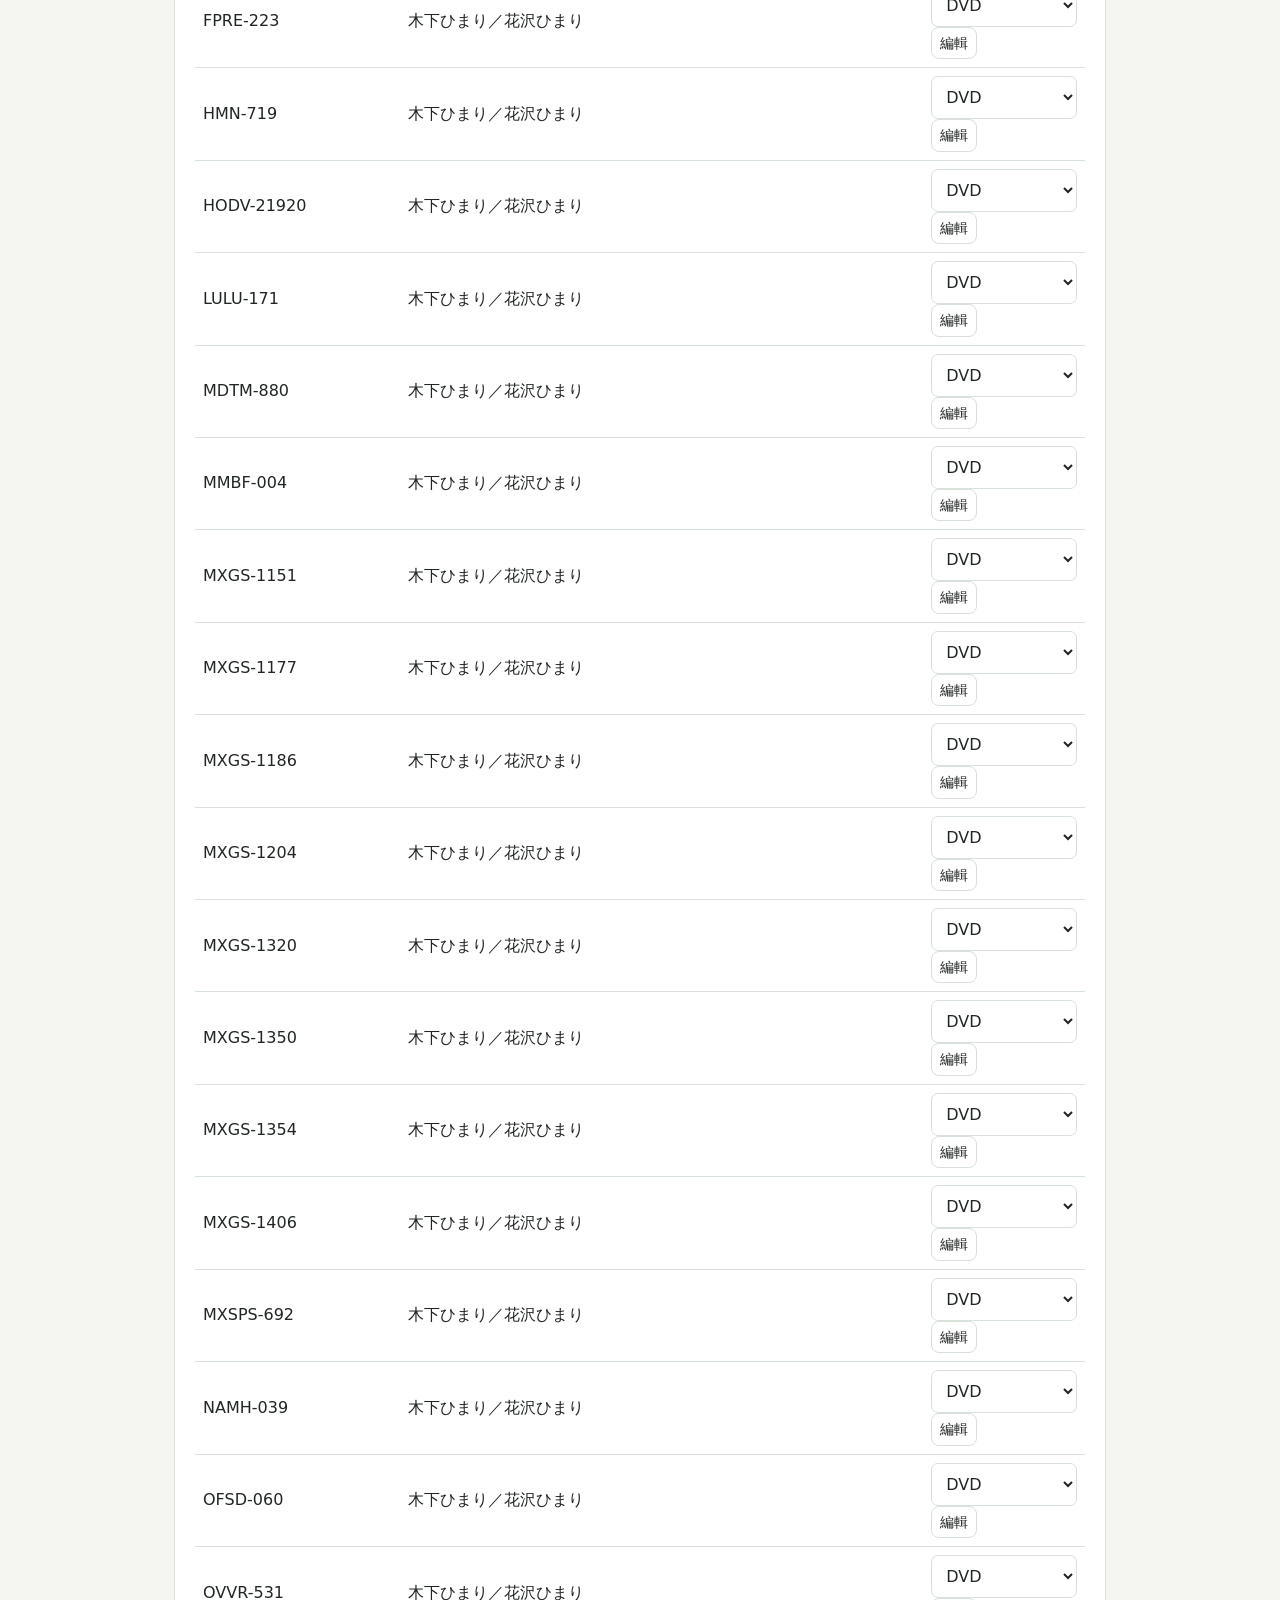
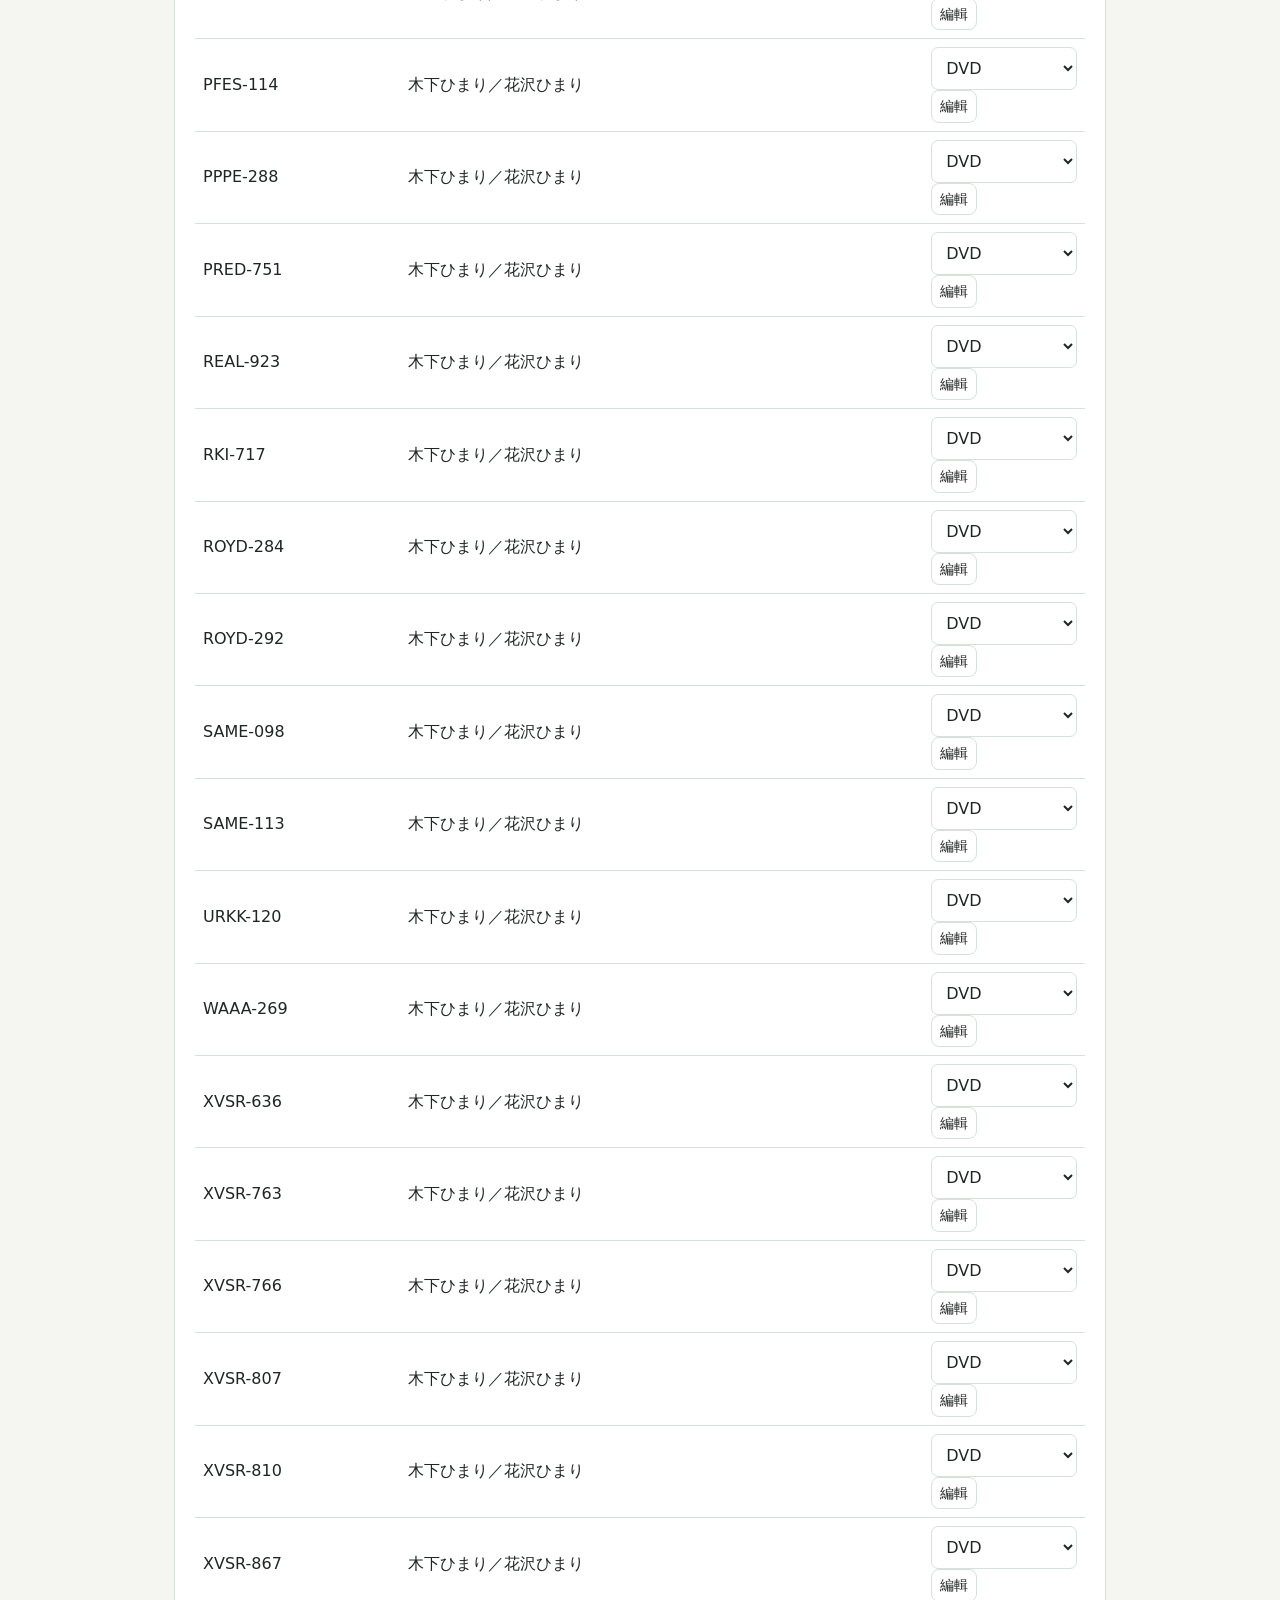
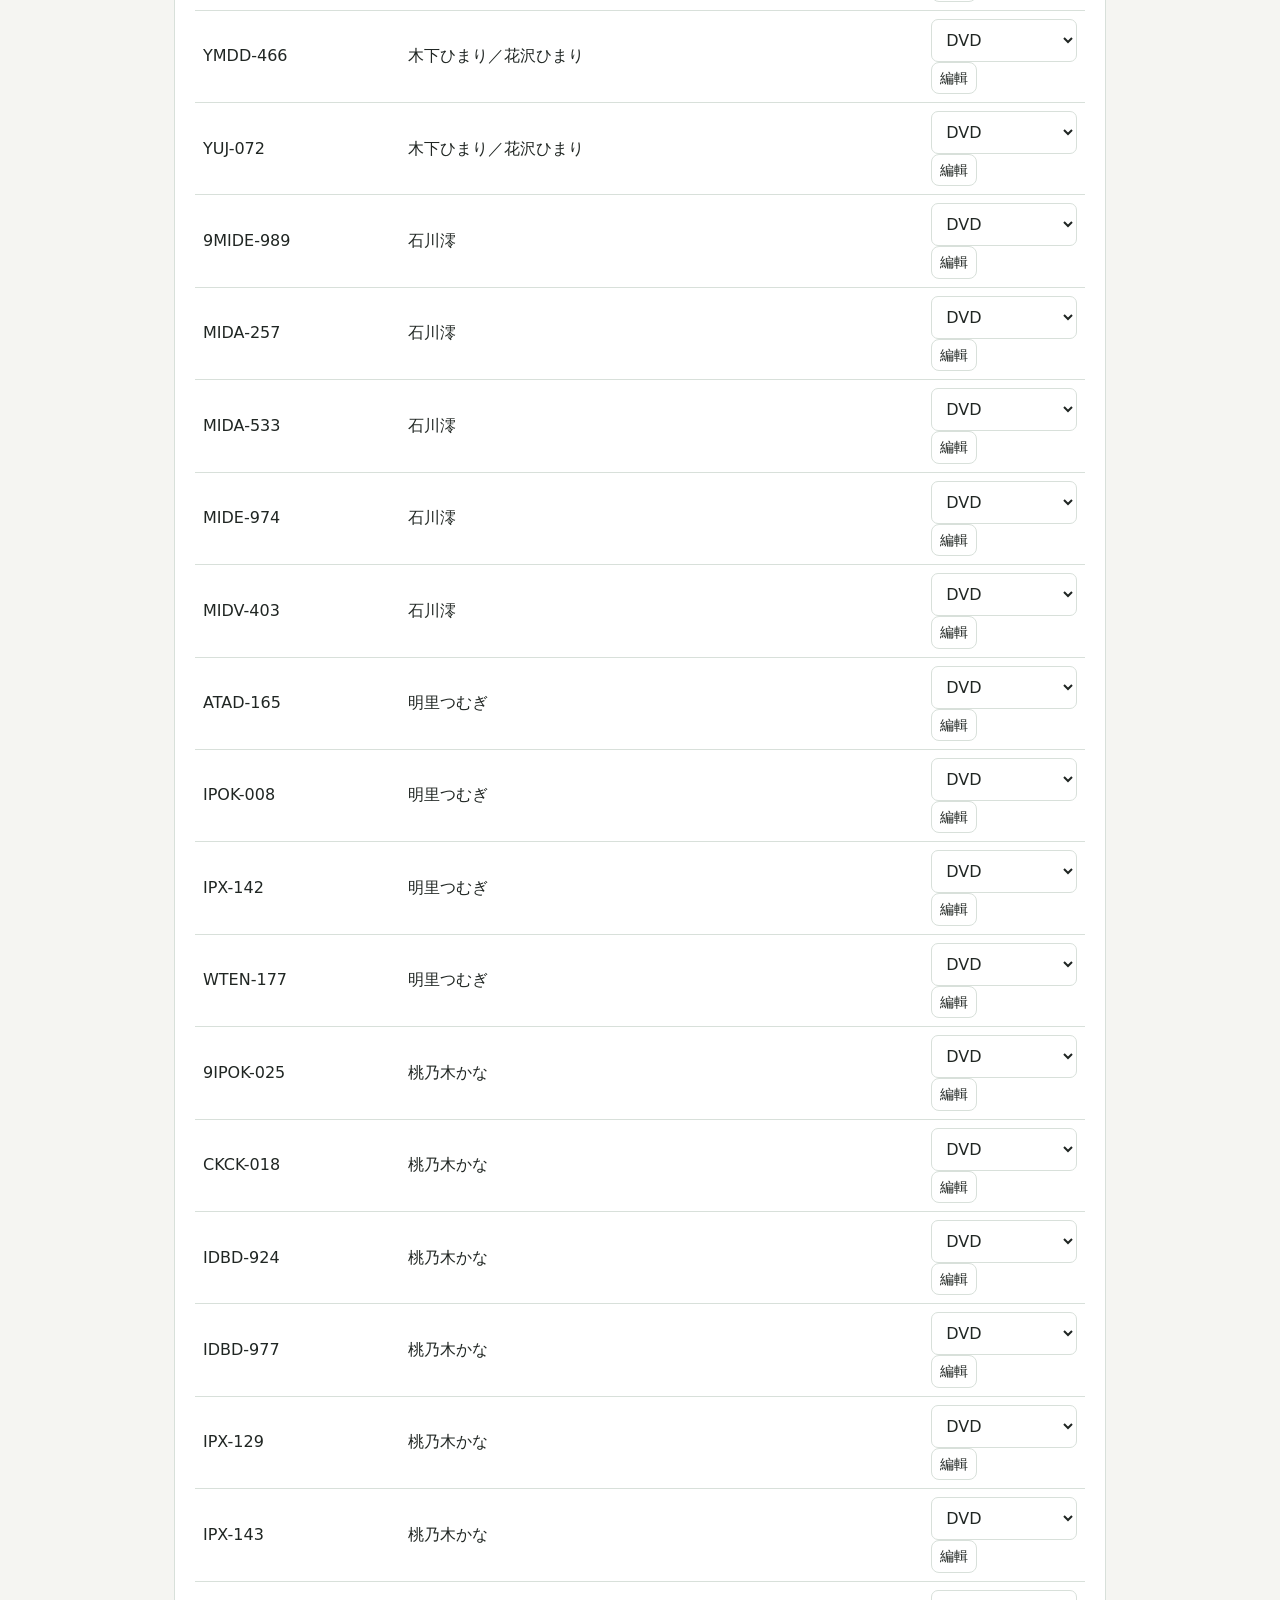
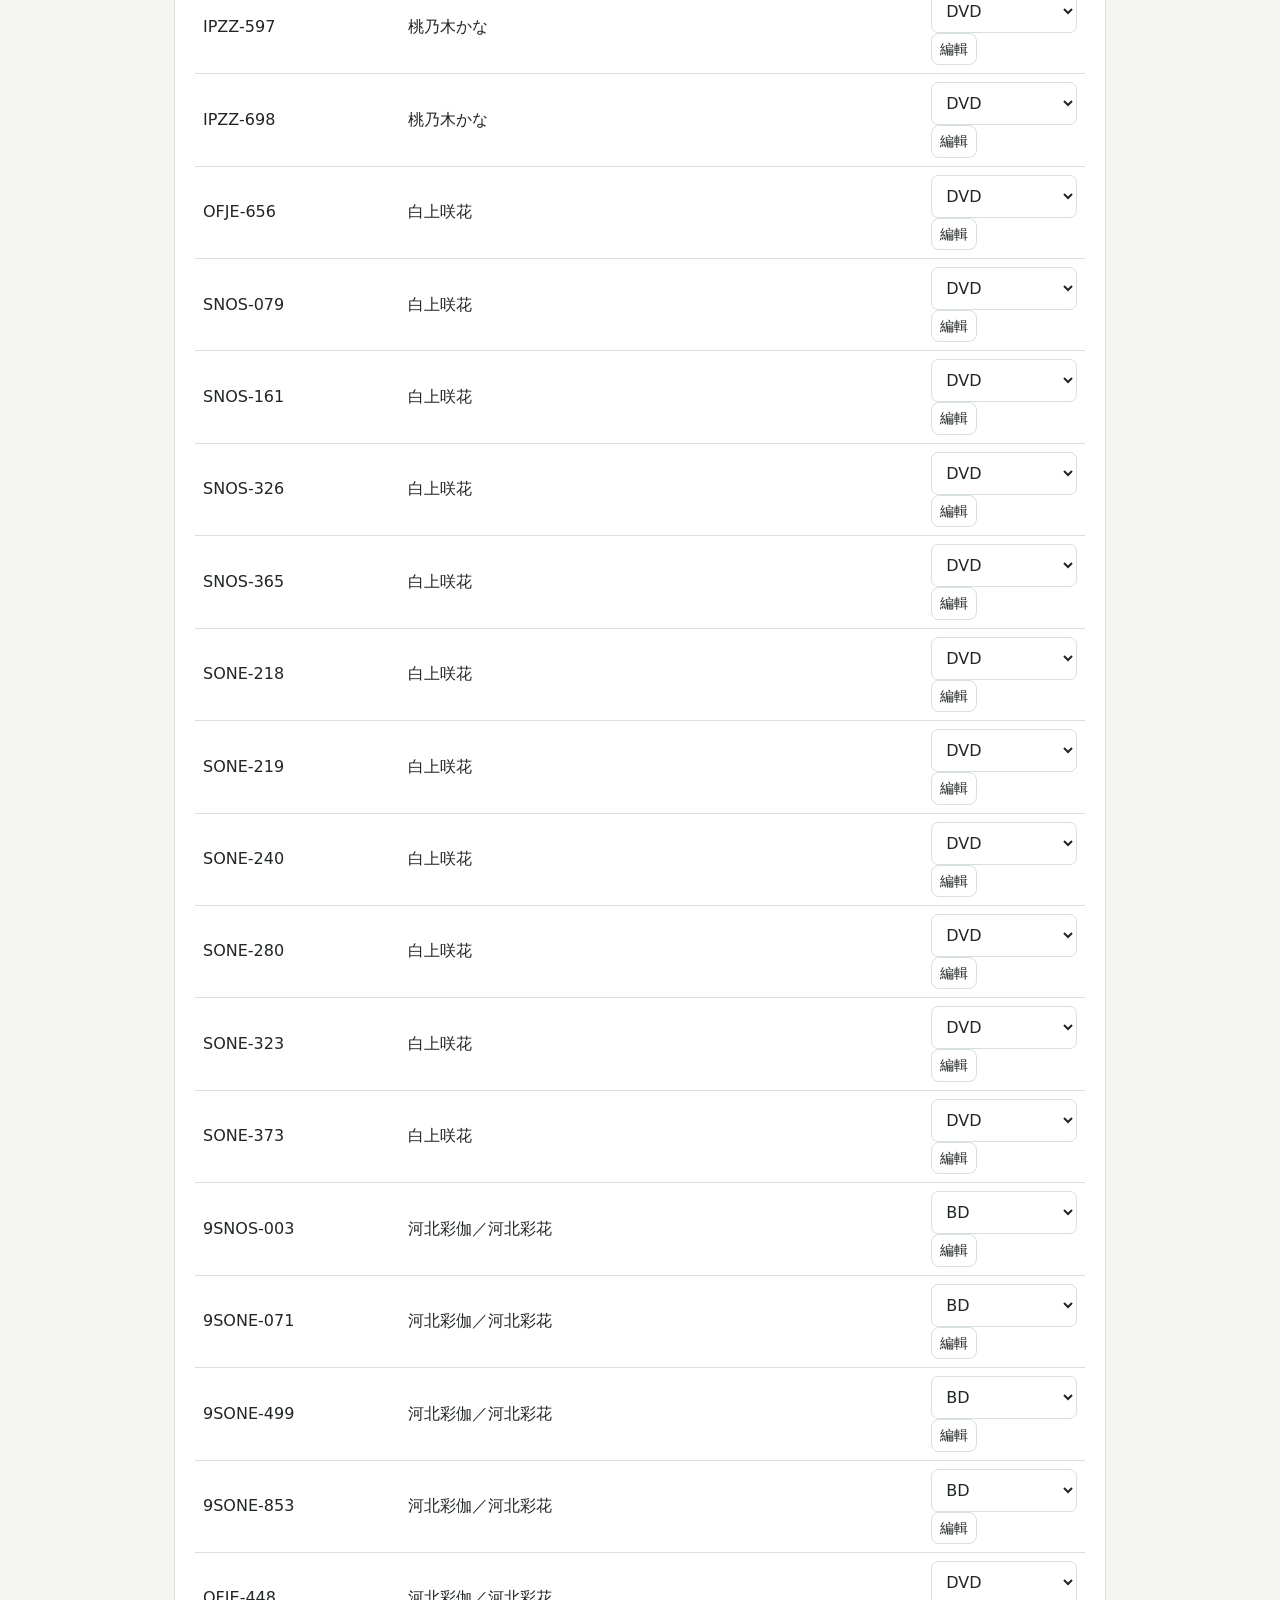
==== commit 9ec69799: "Add local form status message" ====
--- a/manage.html
+++ b/manage.html
@@ -1,11 +1,11 @@
-<!doctype html><html lang="zh-Hant"><head><meta charset="utf-8"><meta name="viewport" content="width=device-width,initial-scale=1"><title>管理收藏</title><link rel="stylesheet" href="assets/site.css"><script src="assets/manage.js?v=remember-token-7" defer></script></head>
+<!doctype html><html lang="zh-Hant"><head><meta charset="utf-8"><meta name="viewport" content="width=device-width,initial-scale=1"><title>管理收藏</title><link rel="stylesheet" href="assets/site.css"><script src="assets/manage.js?v=remember-token-9" defer></script></head>
 <body><main><header><p class="eyebrow">COLLECTION EDITOR</p><h1>管理收藏</h1><p><a href="index.html">← 回收藏網站</a></p></header>
 <p class="notice">這裡編輯的是本機草稿，不會直接修改正式網站。完成後匯出資料檔，再依下方步驟發布。原有核對過的收藏受到保護。</p>
 <p id="status" role="status">正在載入收藏資料…</p>
 <div id="editor" hidden>
 <div class="actions"><button id="export" type="button">匯出更新檔</button><button id="backup" type="button">下載正式版備份</button><button id="undo" type="button">復原上一步</button><button id="reset" type="button">放棄草稿</button></div>
 <details class="panel"><summary>如何發布到正式網站？</summary><ol><li>點「匯出更新檔」，取得 <code>catalog.json</code>。</li><li>開啟 <a href="https://github.com/swallow0120-stack/av-collection/tree/main/data" target="_blank" rel="noopener">GitHub 資料資料夾</a>，選 Add file → Upload files，上傳剛下載的檔案。</li><li>確認檔名是 <code>catalog.json</code>，按 Commit changes。網站會自動驗證及更新。</li><li>等待 Actions 顯示成功，再重新整理收藏網站。若驗證失敗，查看錯誤後修正資料。</li></ol><p>匯出的檔案也可作為備份；下次可使用「匯入草稿」繼續編輯。</p></details>
-<section class="panel"><h2 id="form-title">新增收藏</h2><form id="item-form"><div class="row"><label>番號<input id="code" required maxlength="30" placeholder="例如 ABC-001" autocomplete="off"></label><label>收藏分類<select id="item-category" required></select></label><label>媒體格式<select id="media-type"><option value="DVD">DVD</option><option value="BD">BD</option></select></label></div><label>參與者（可多選；個人分類未選時使用分類預設）<select id="cast" multiple size="5"></select></label><label>備註<textarea id="note" rows="2" maxlength="1000"></textarea></label><div class="actions"><button type="submit">儲存草稿</button><button id="cancel" type="button">取消編輯</button></div></form></section>
+<section class="panel"><h2 id="form-title">新增收藏</h2><form id="item-form"><div class="row"><label>番號<input id="code" required maxlength="30" placeholder="例如 ABC-001" autocomplete="off"></label><label>收藏分類<select id="item-category" required></select></label><label>媒體格式<select id="media-type"><option value="DVD">DVD</option><option value="BD">BD</option></select></label></div><label>參與者（可多選；個人分類未選時使用分類預設）<select id="cast" multiple size="5"></select></label><label>備註<textarea id="note" rows="2" maxlength="1000"></textarea></label><p id="form-status" class="form-status" role="status"></p><div class="actions"><button type="submit">儲存草稿</button><button id="cancel" type="button">取消編輯</button></div></form></section>
 <details class="panel"><summary>新增女優分類</summary><form id="category-form"><label>顯示姓名<input id="person-name" required maxlength="80"></label><label>別名（多個用 ／ 分隔）<input id="aliases" maxlength="200"></label><button type="submit">新增分類</button></form></details>
 <details class="panel"><summary>匯入草稿</summary><label>選擇之前匯出的 catalog.json<input id="import" type="file" accept=".json,application/json"></label><p>匯入會先驗證內容，再替換本機草稿；可用「復原上一步」還原。</p></details>
 <section class="panel"><label>尋找要修改的收藏<input id="manage-search" type="search" placeholder="番號或分類"></label><p id="summary"></p><table><thead><tr><th>番號</th><th>分類</th><th>操作</th></tr></thead><tbody id="items"></tbody></table></section>
@@ -17,3 +17,5 @@
 
 
 
+
+
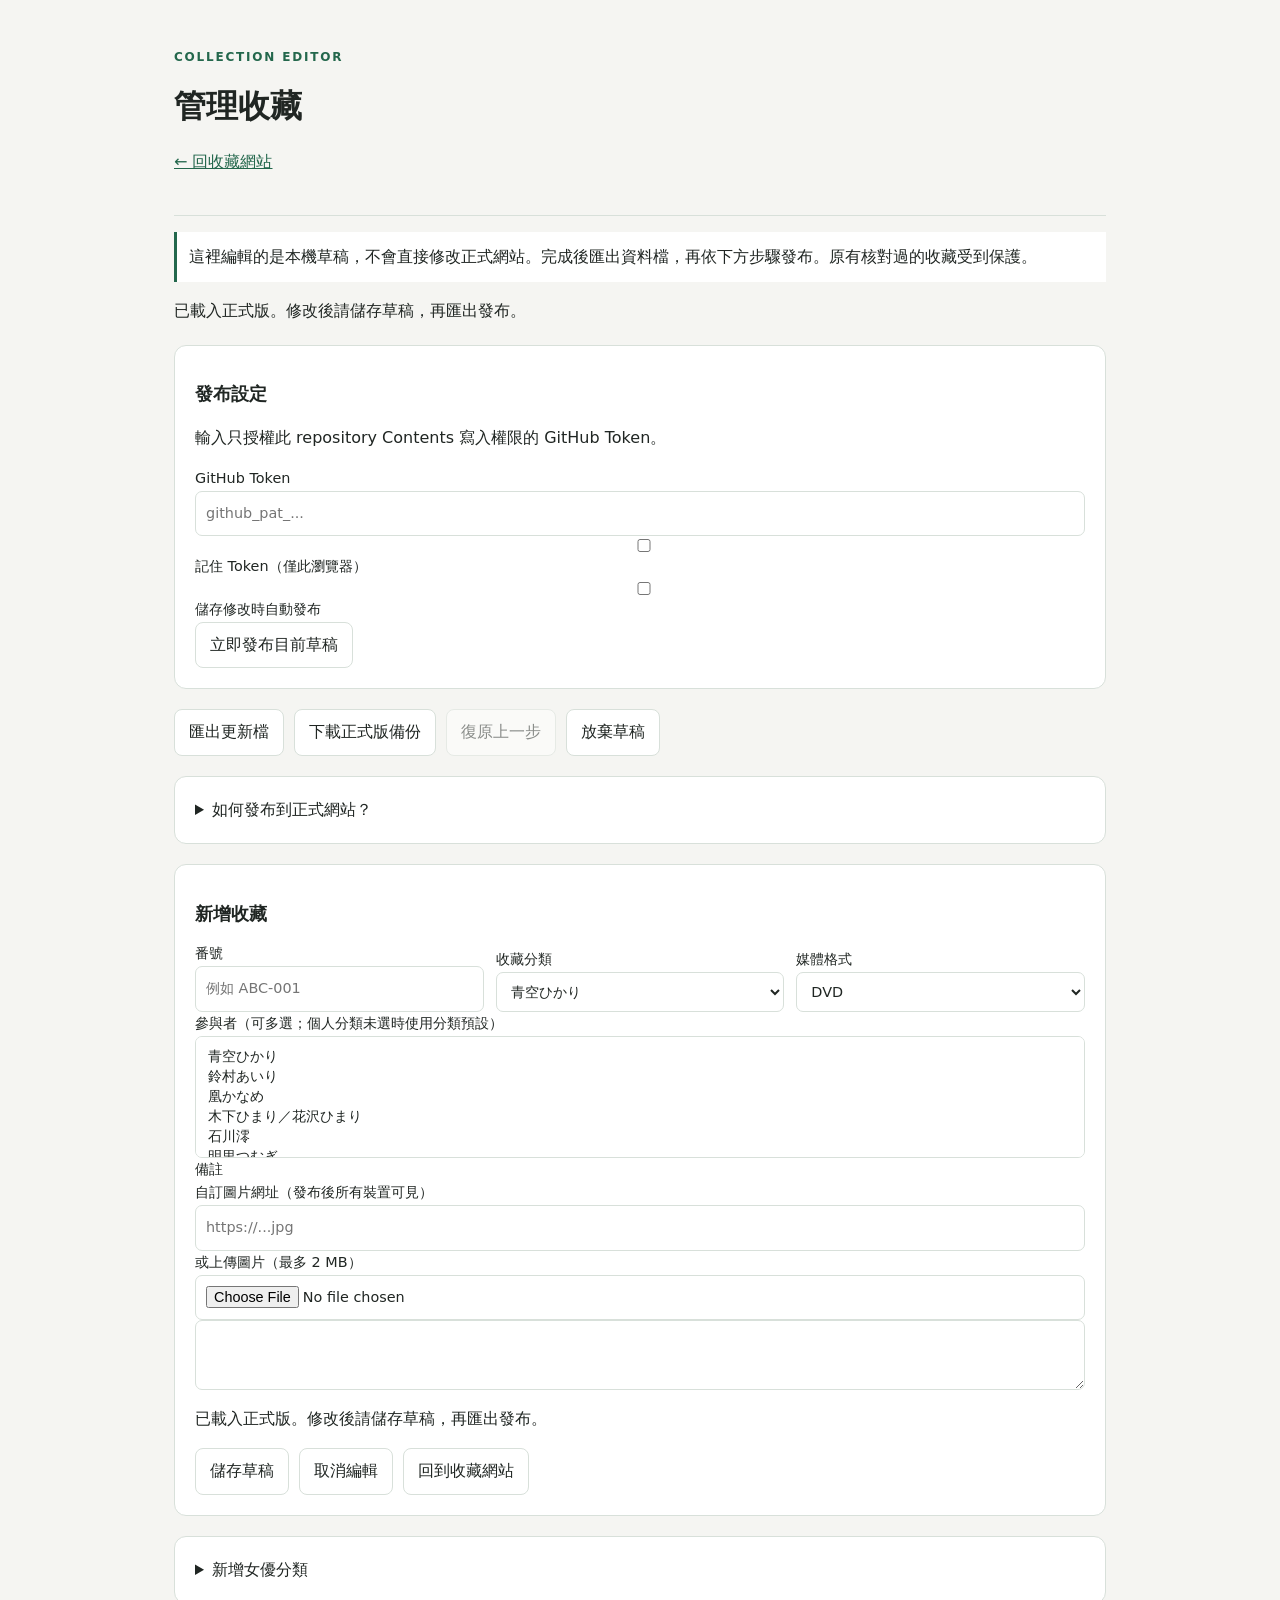
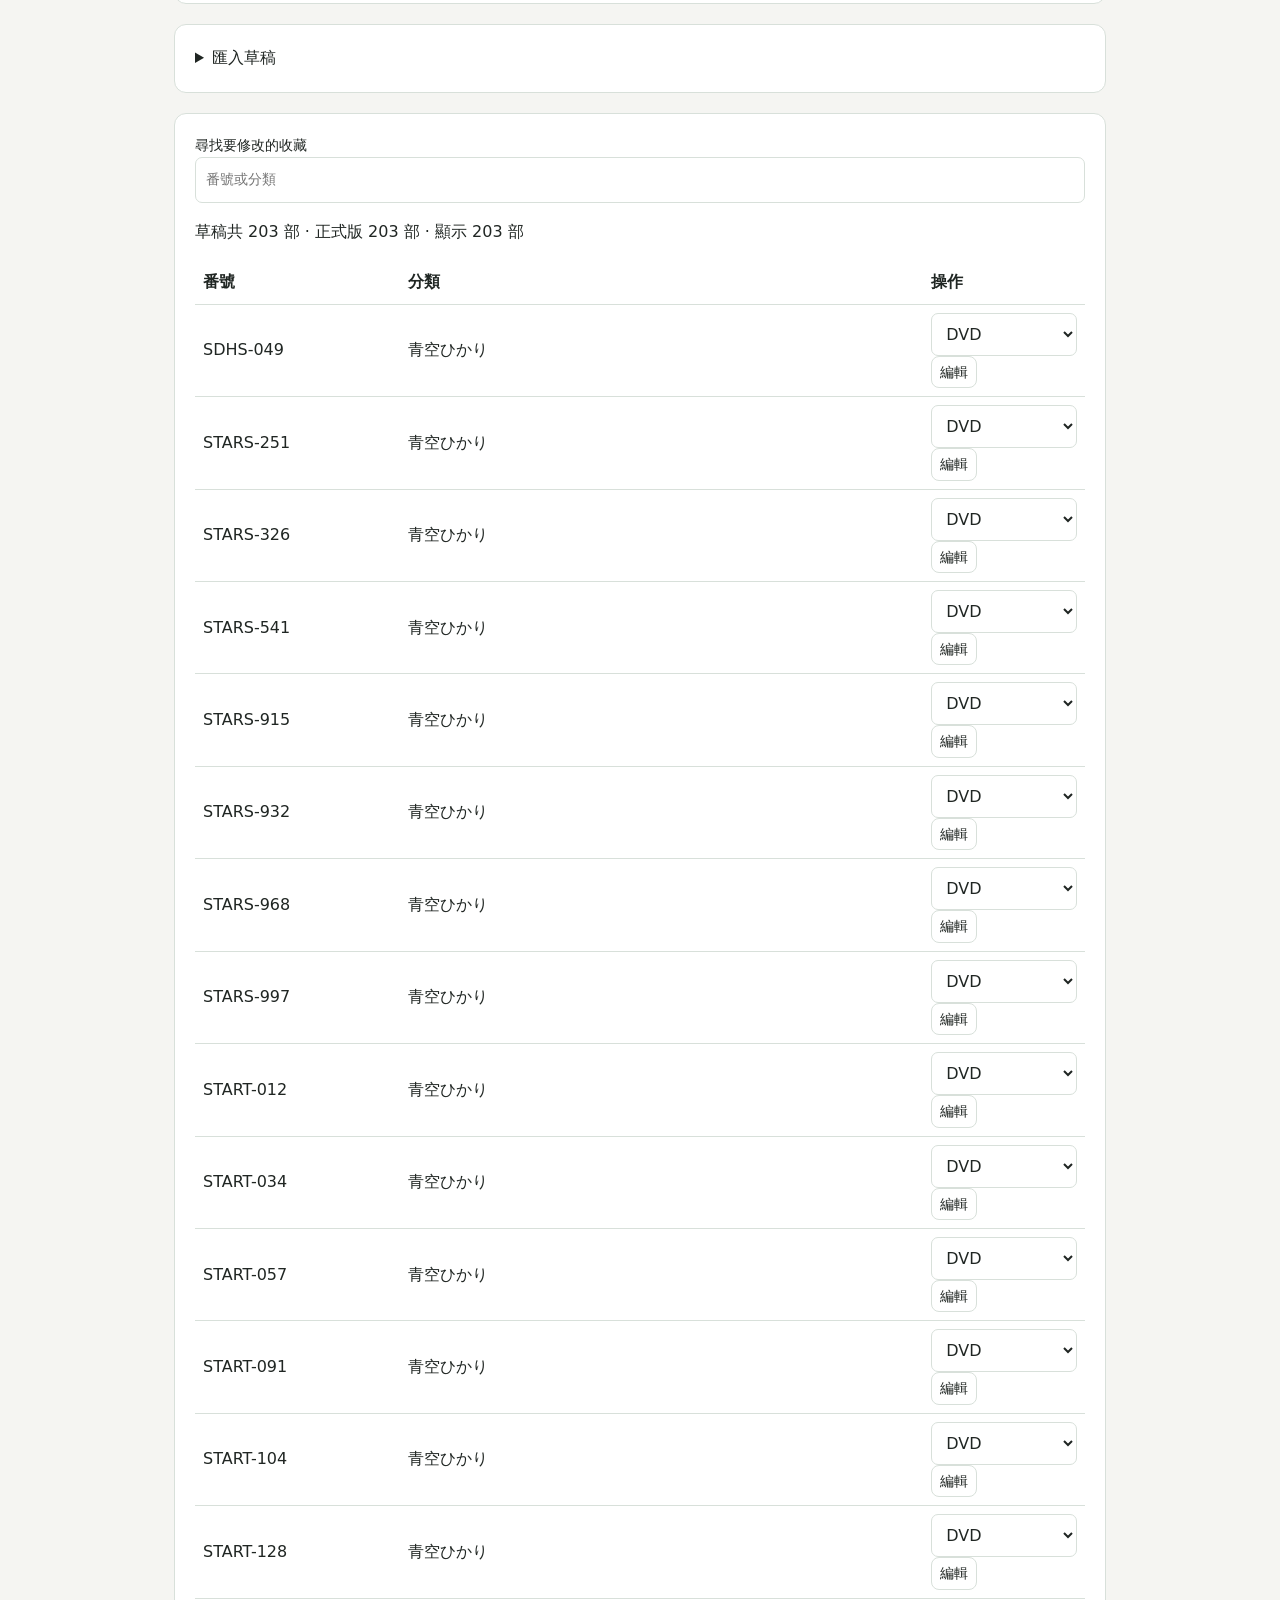
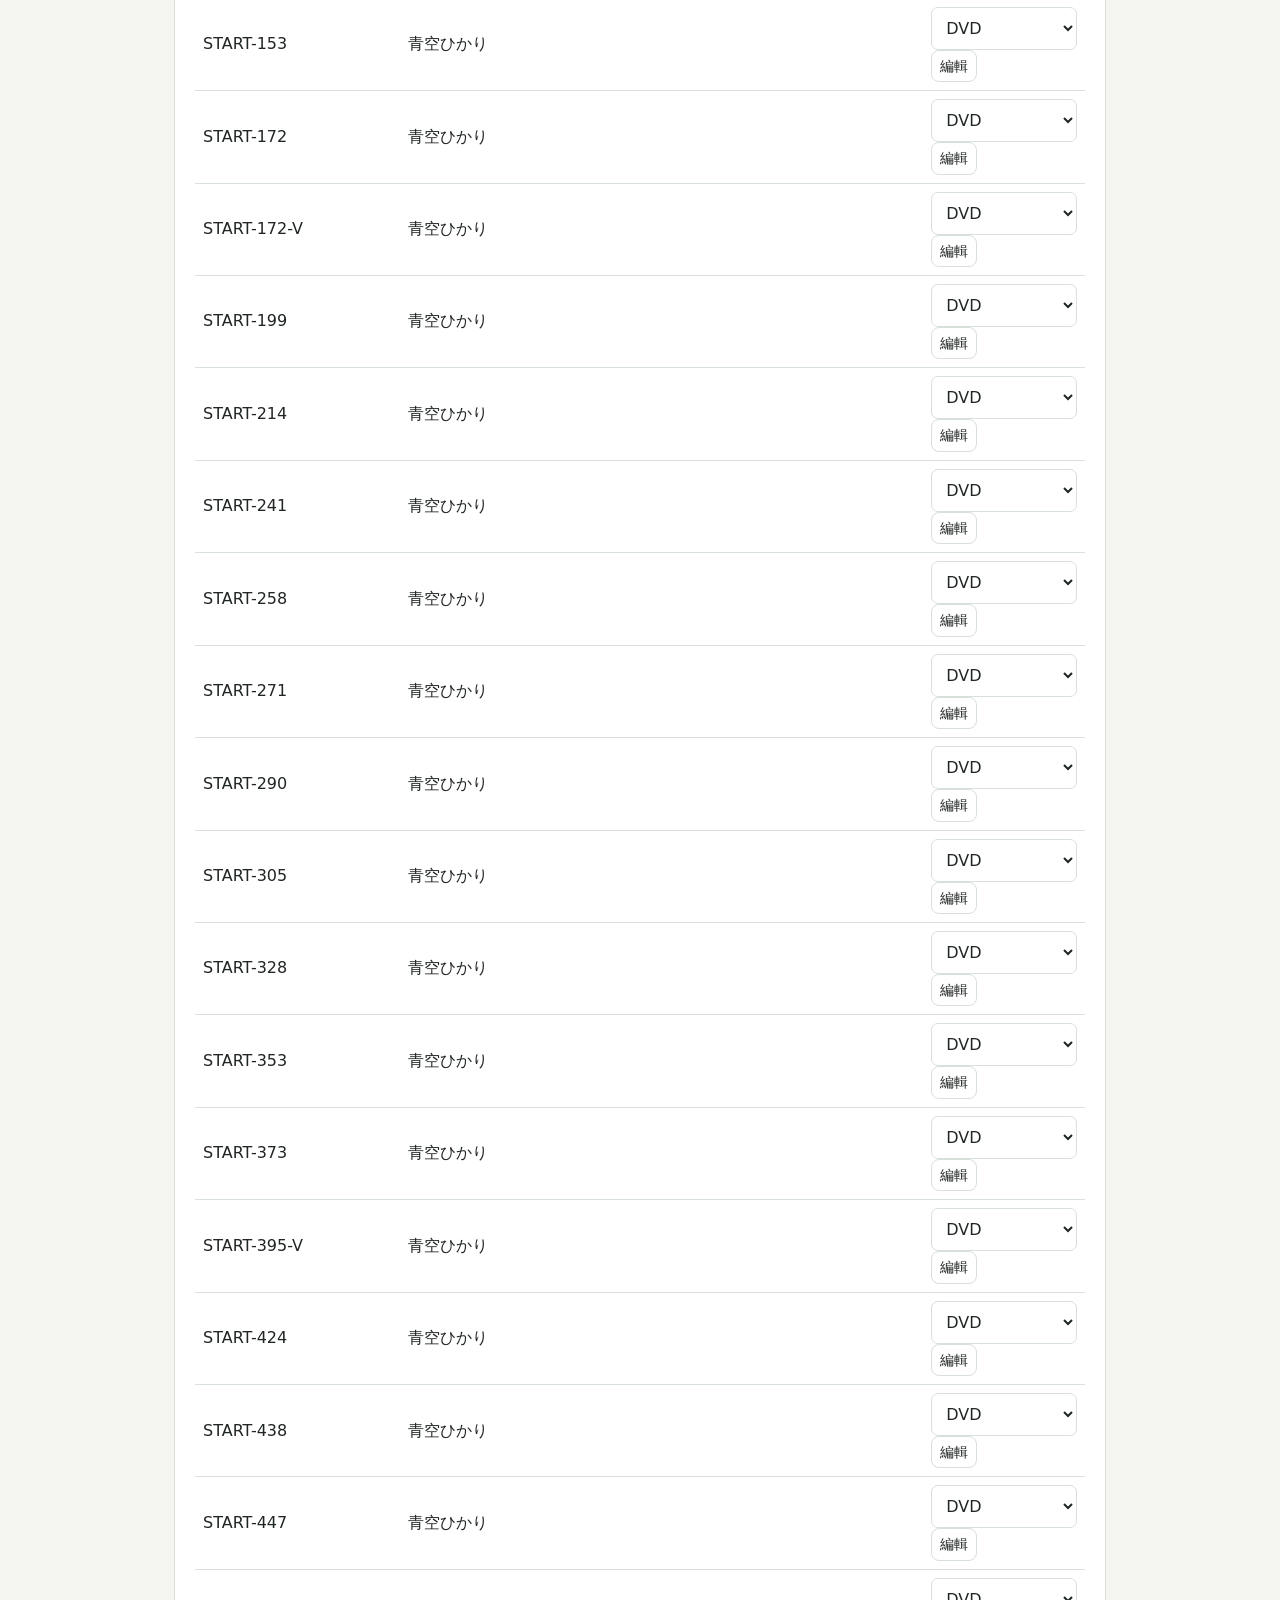
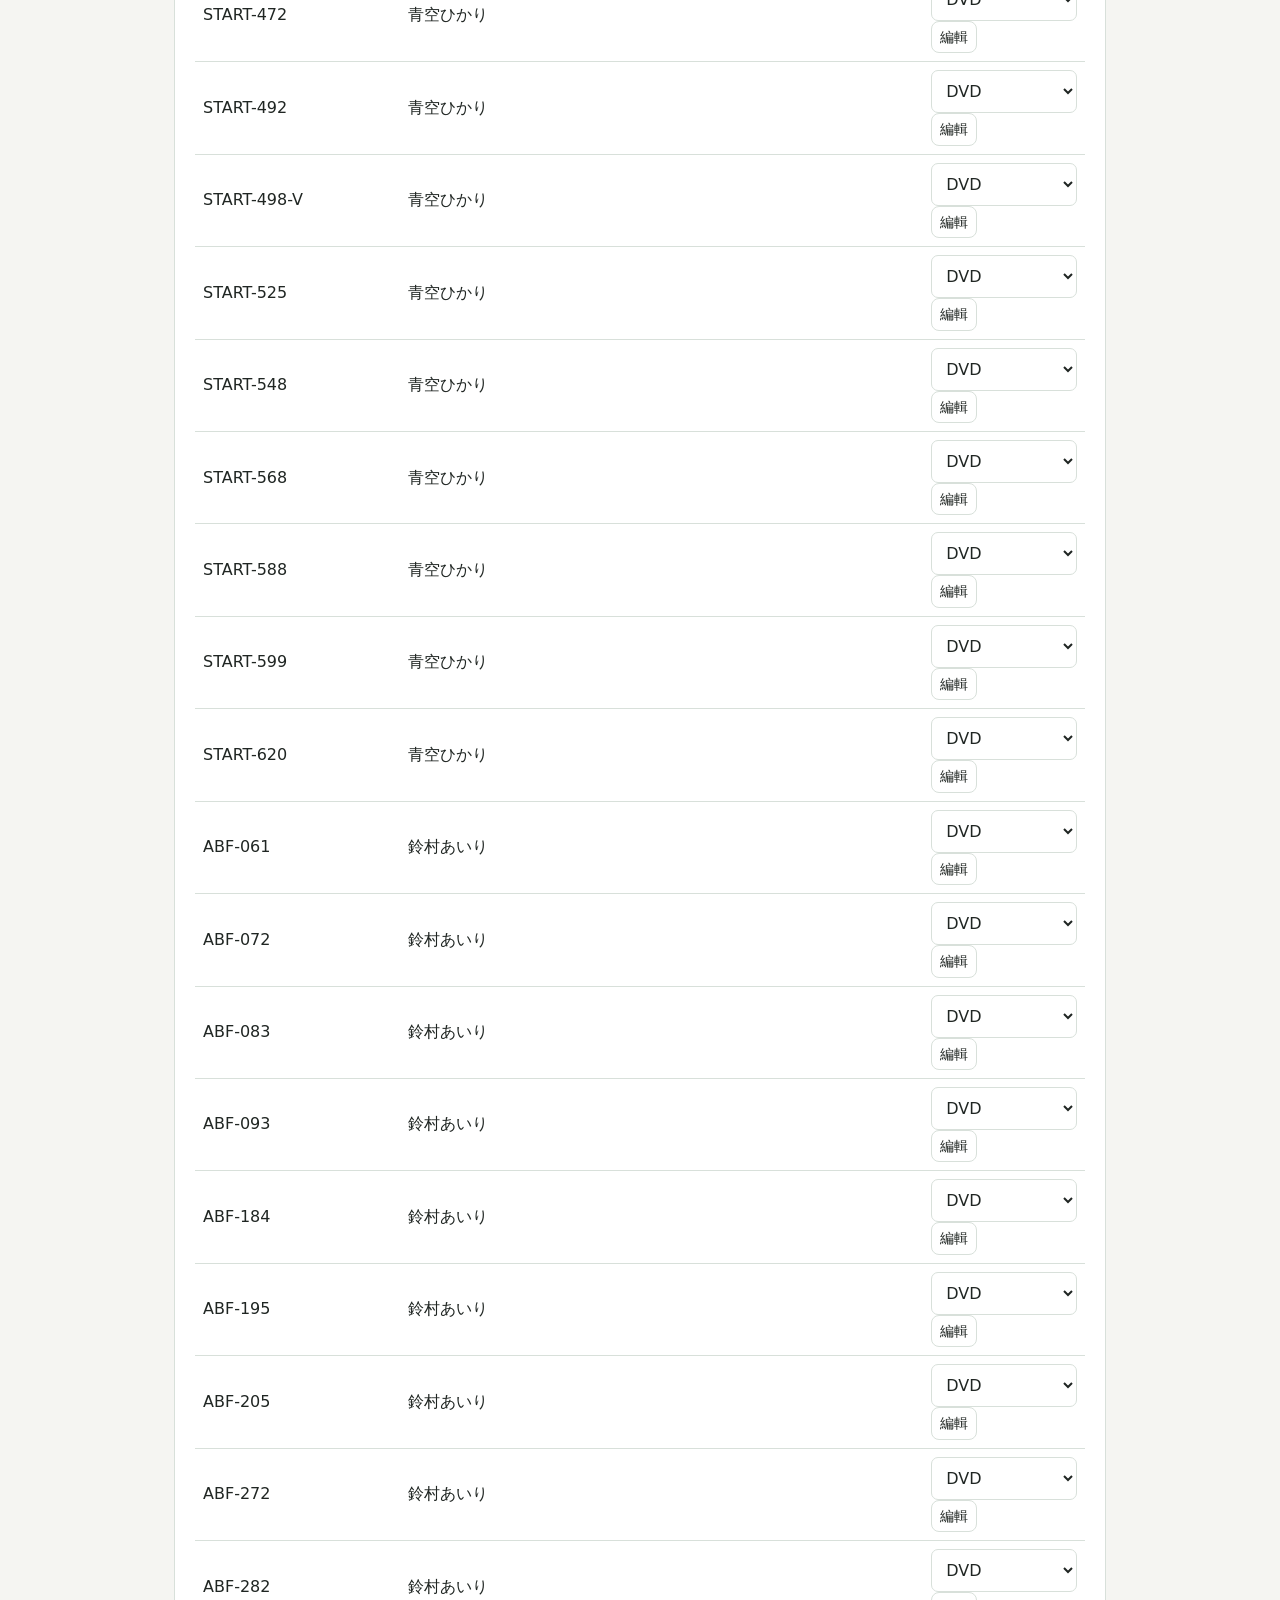
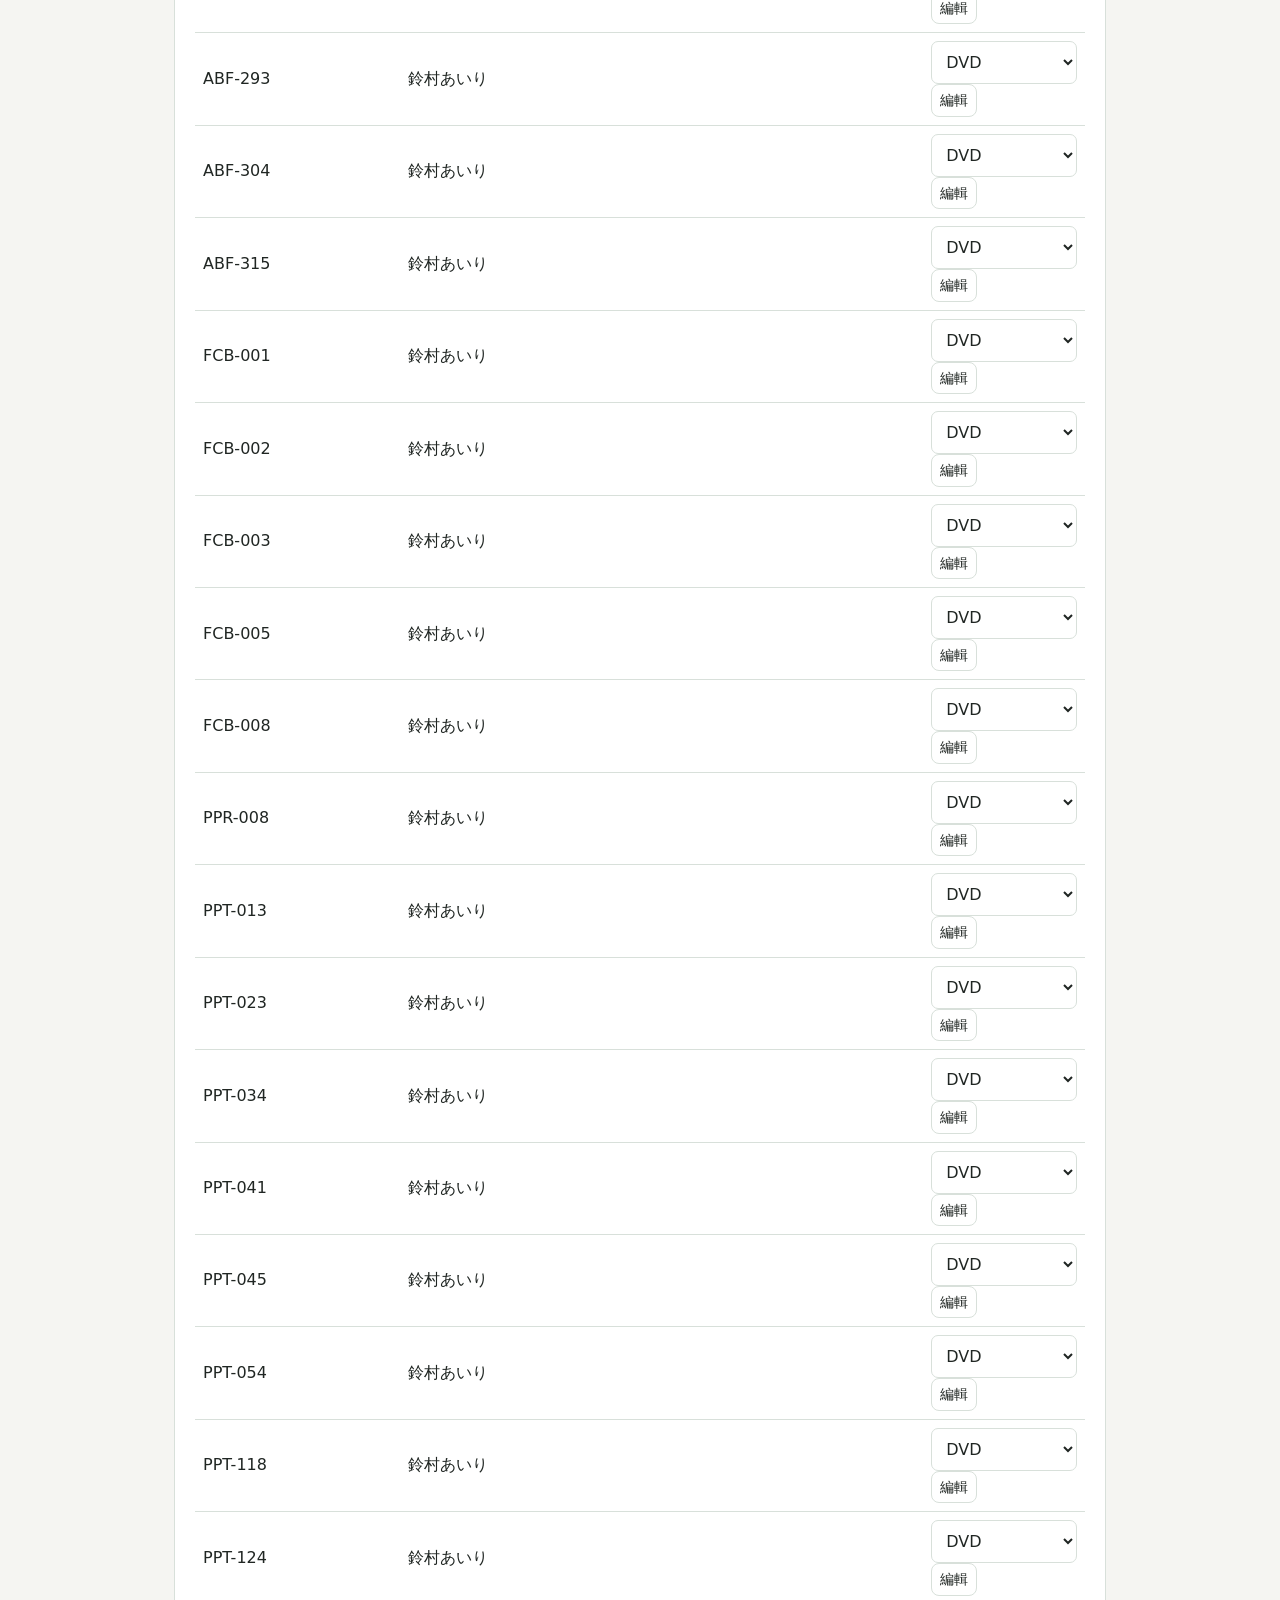
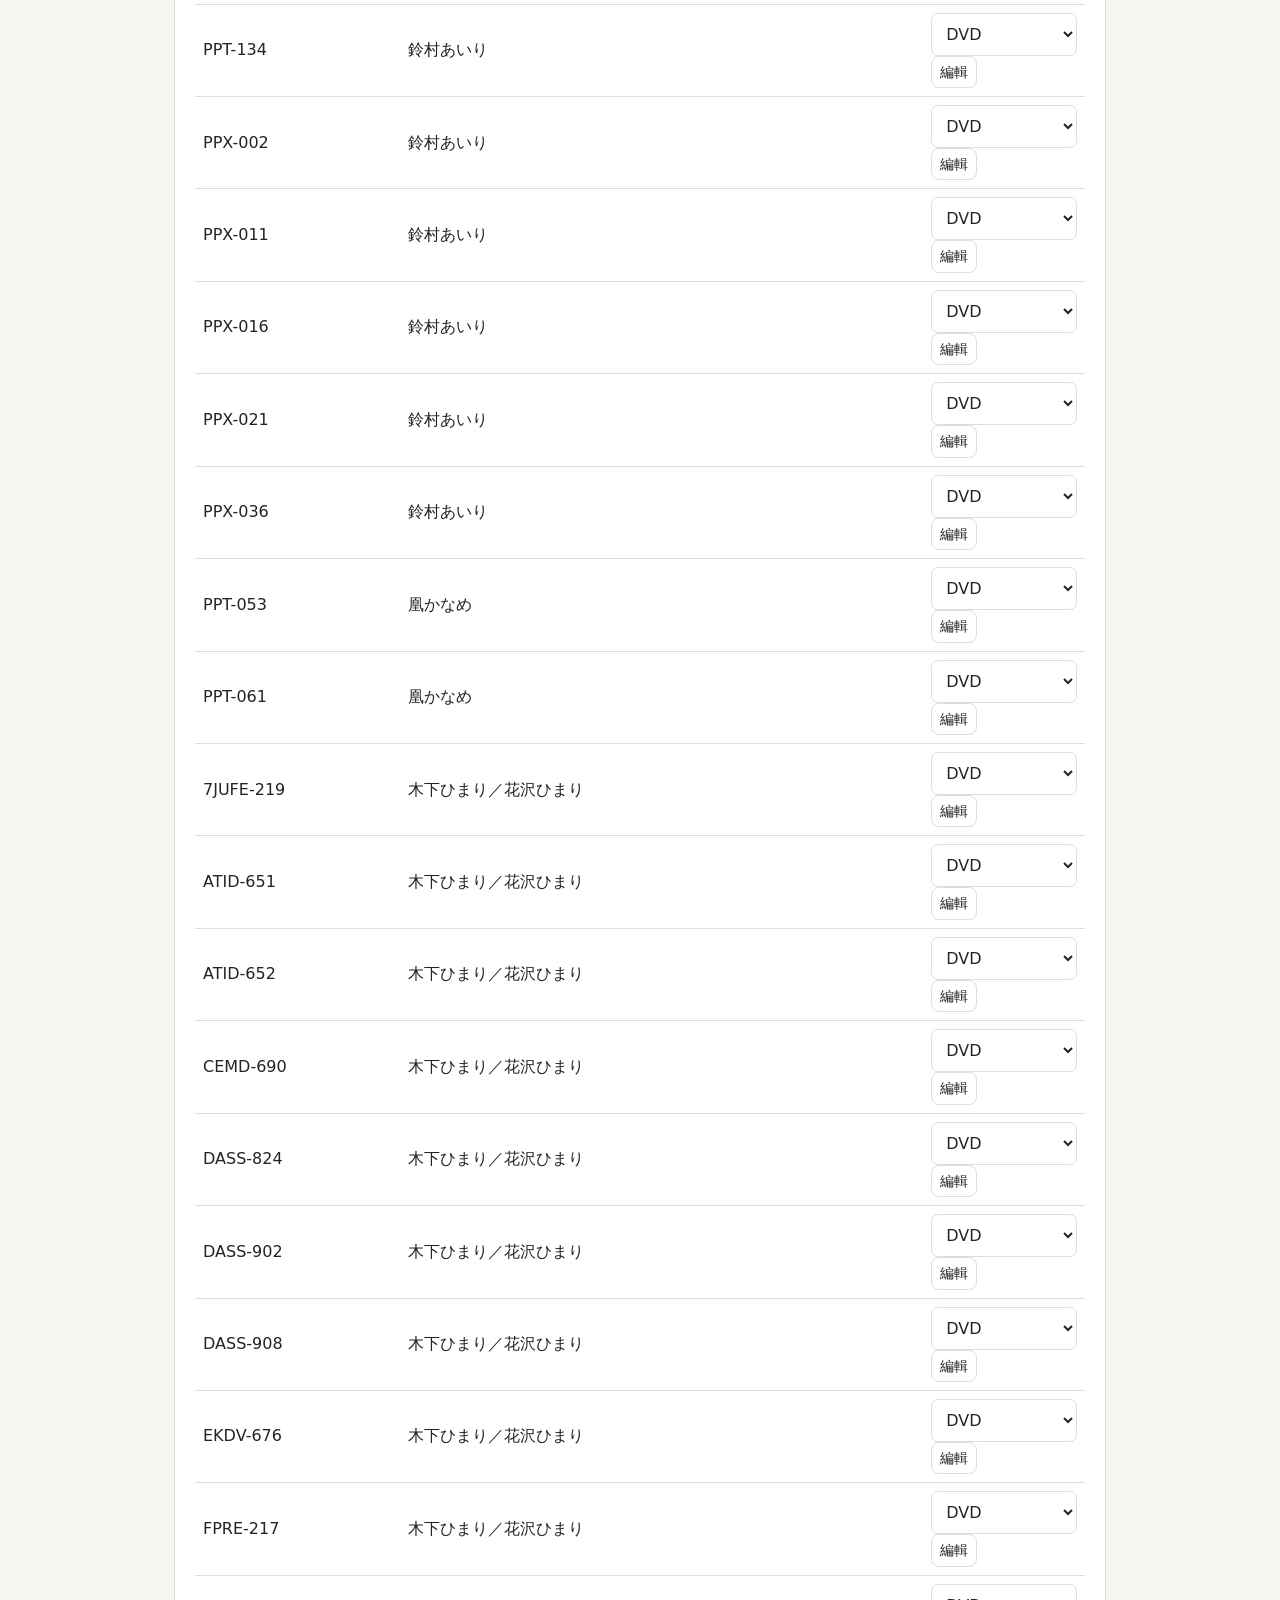
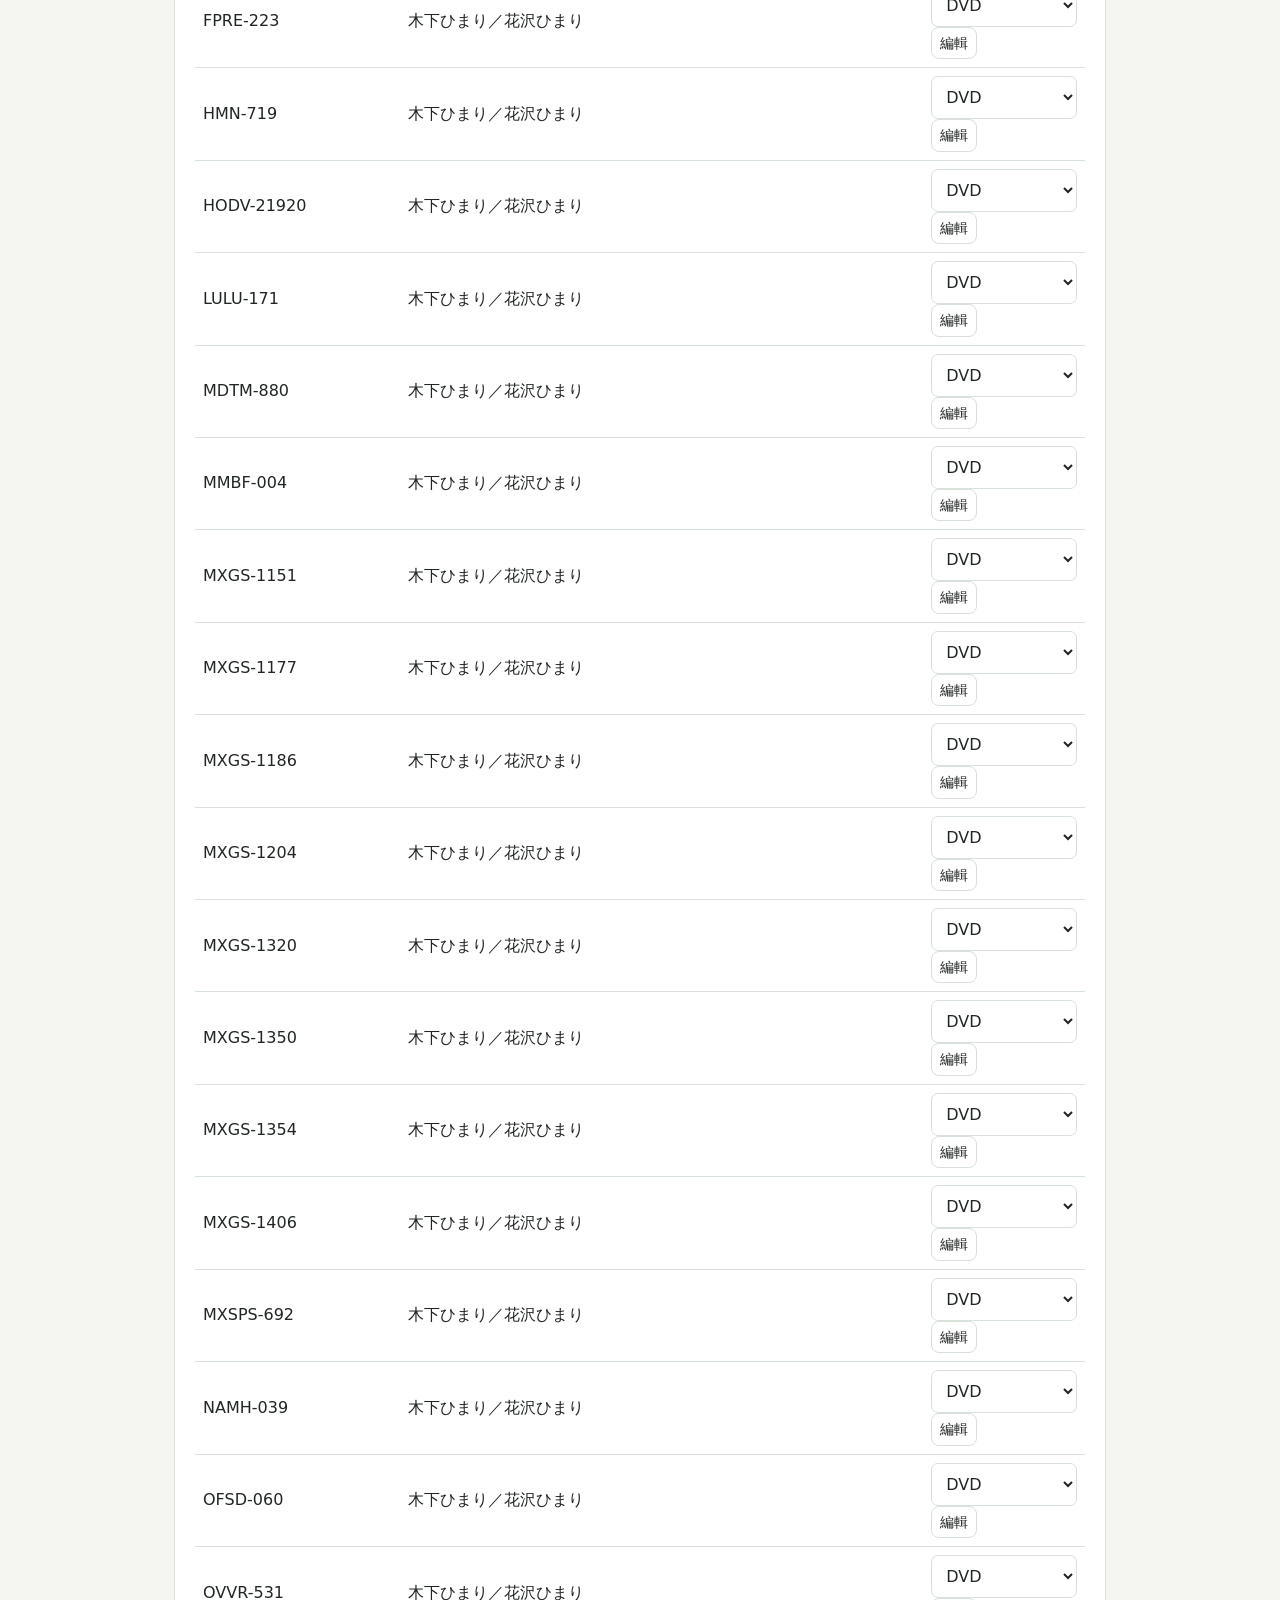
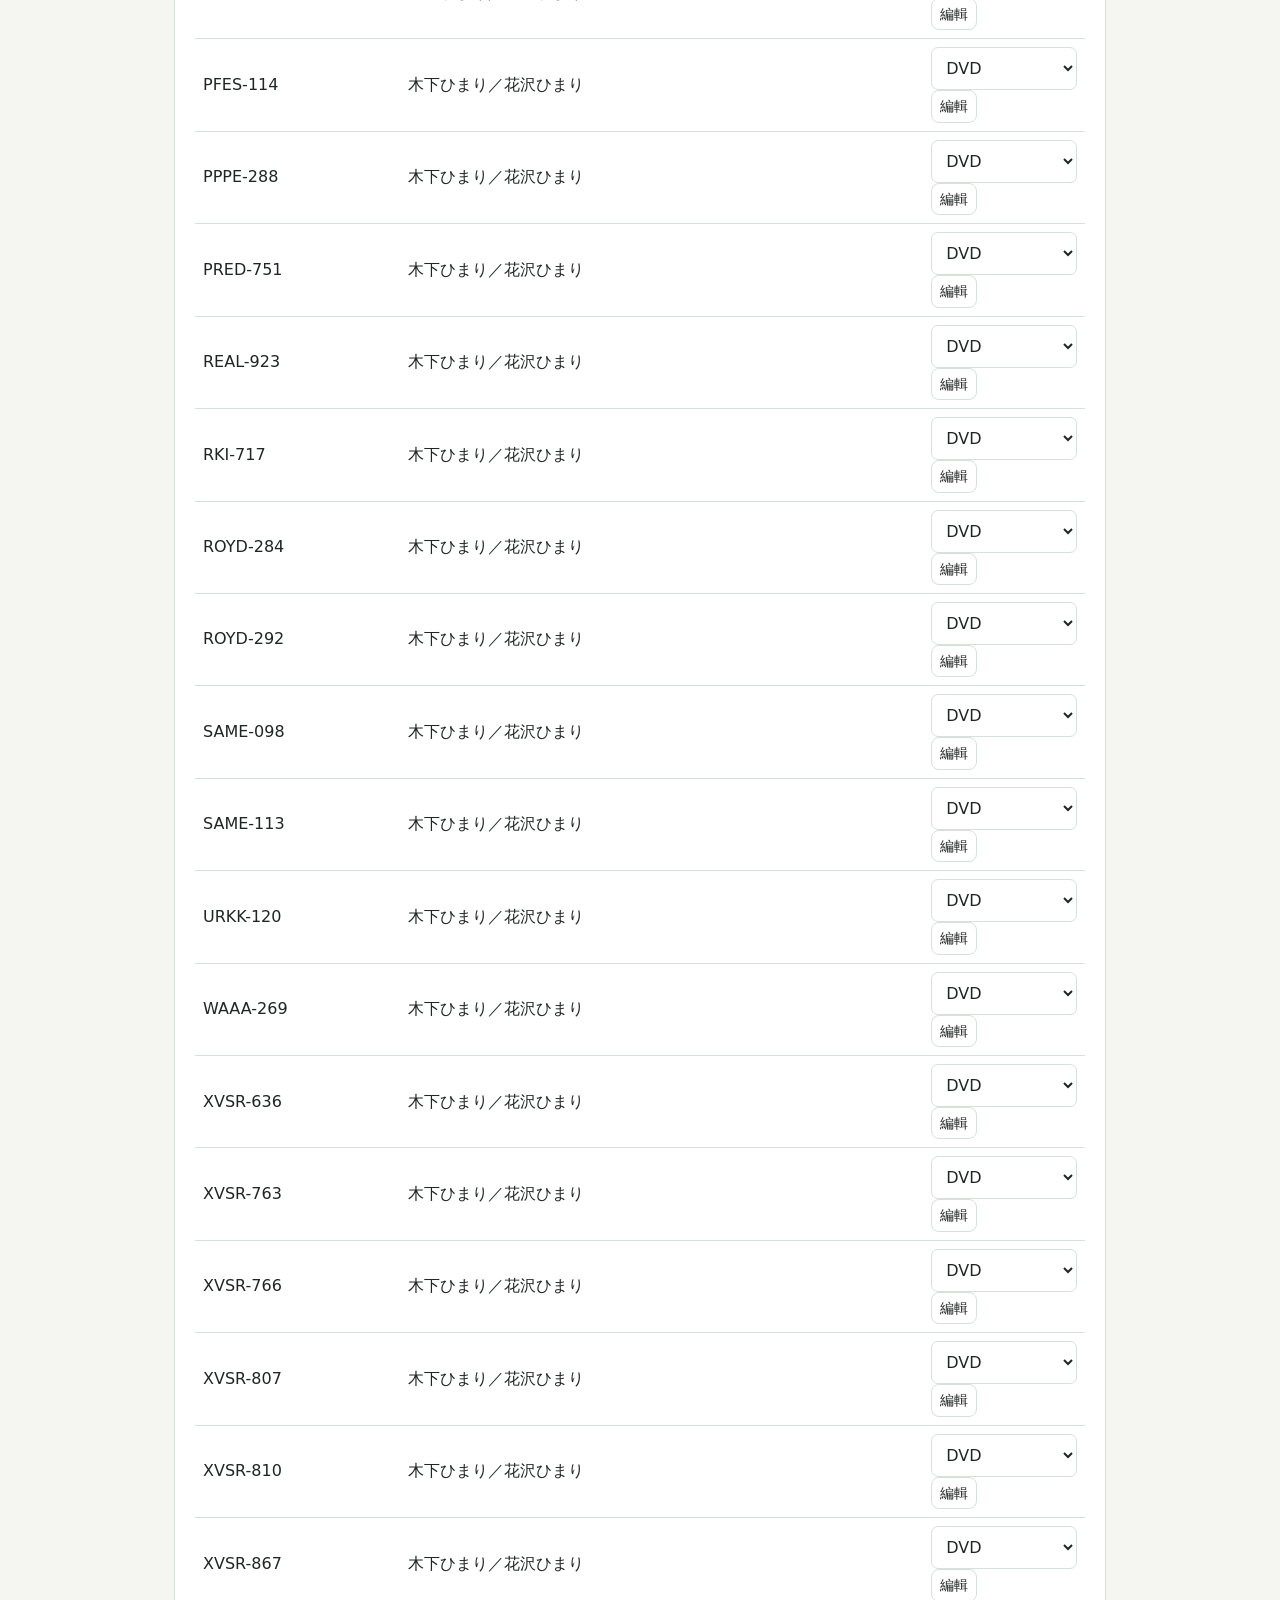
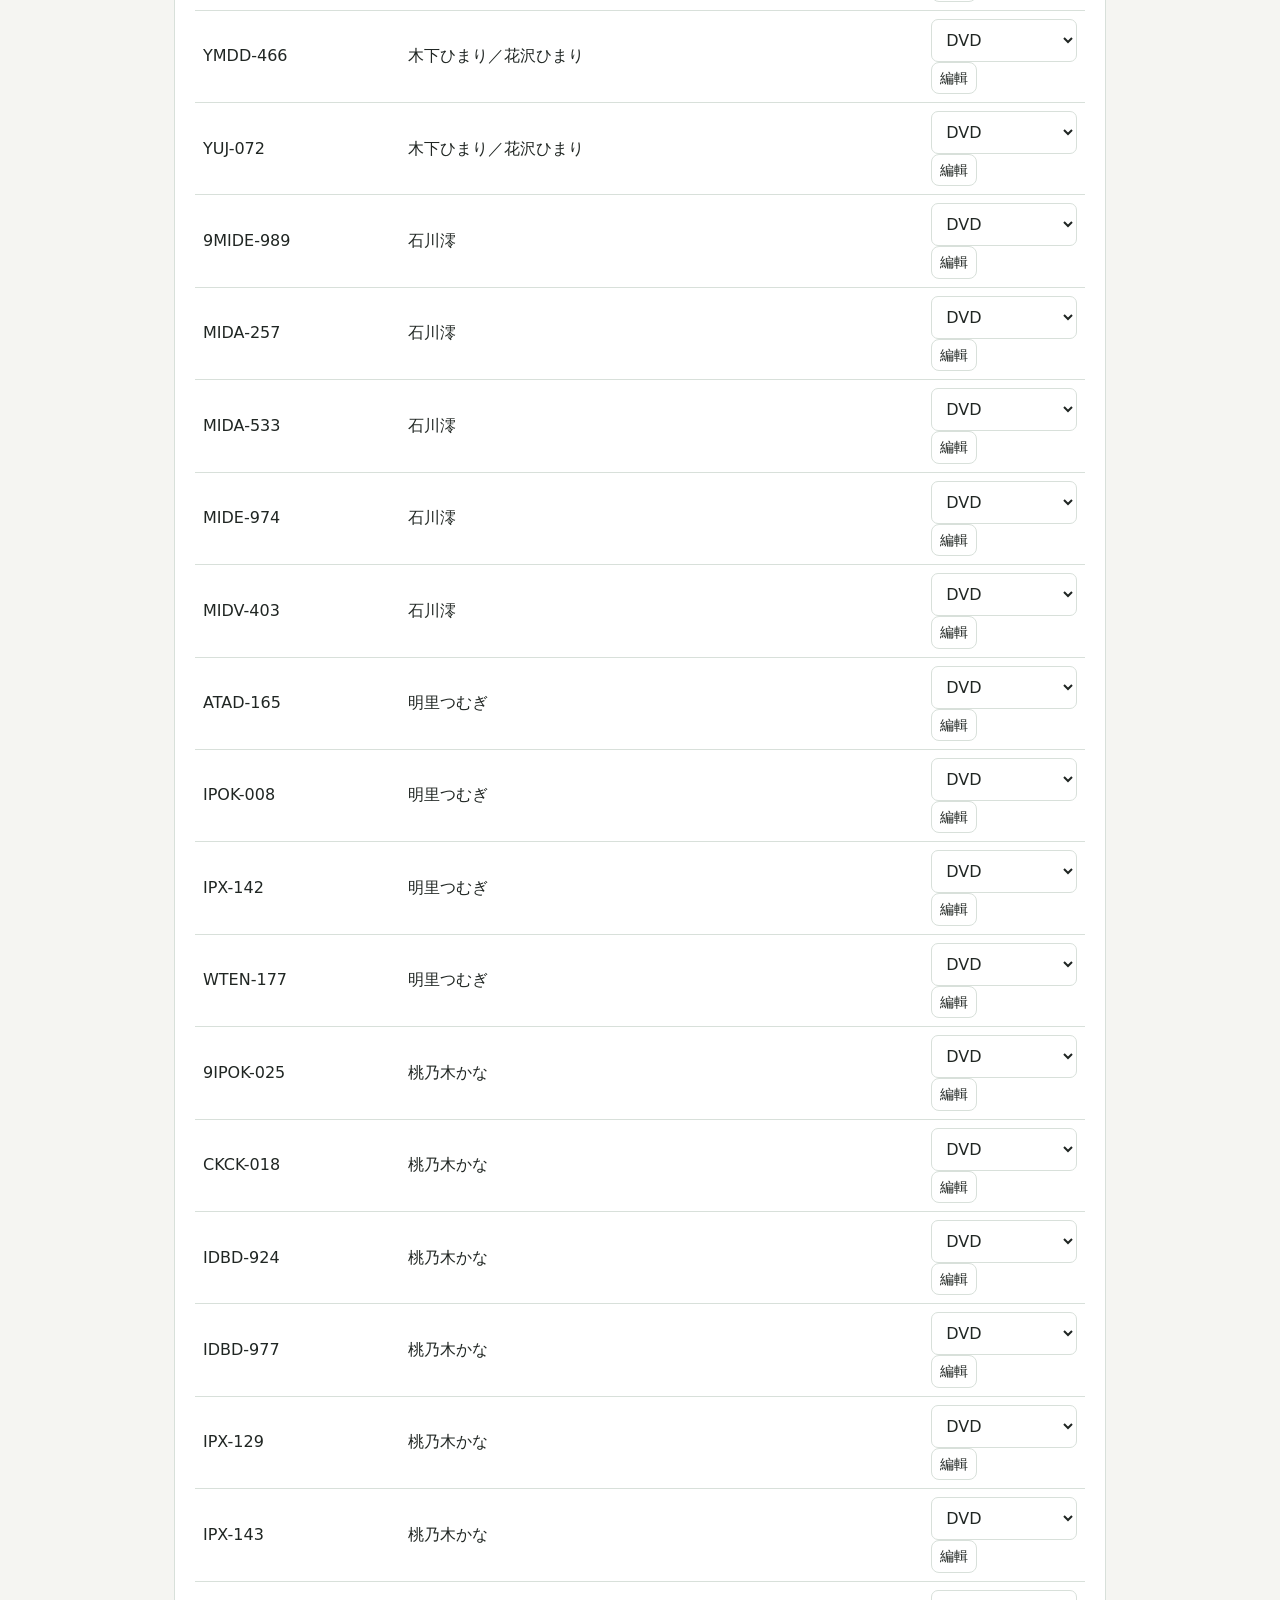
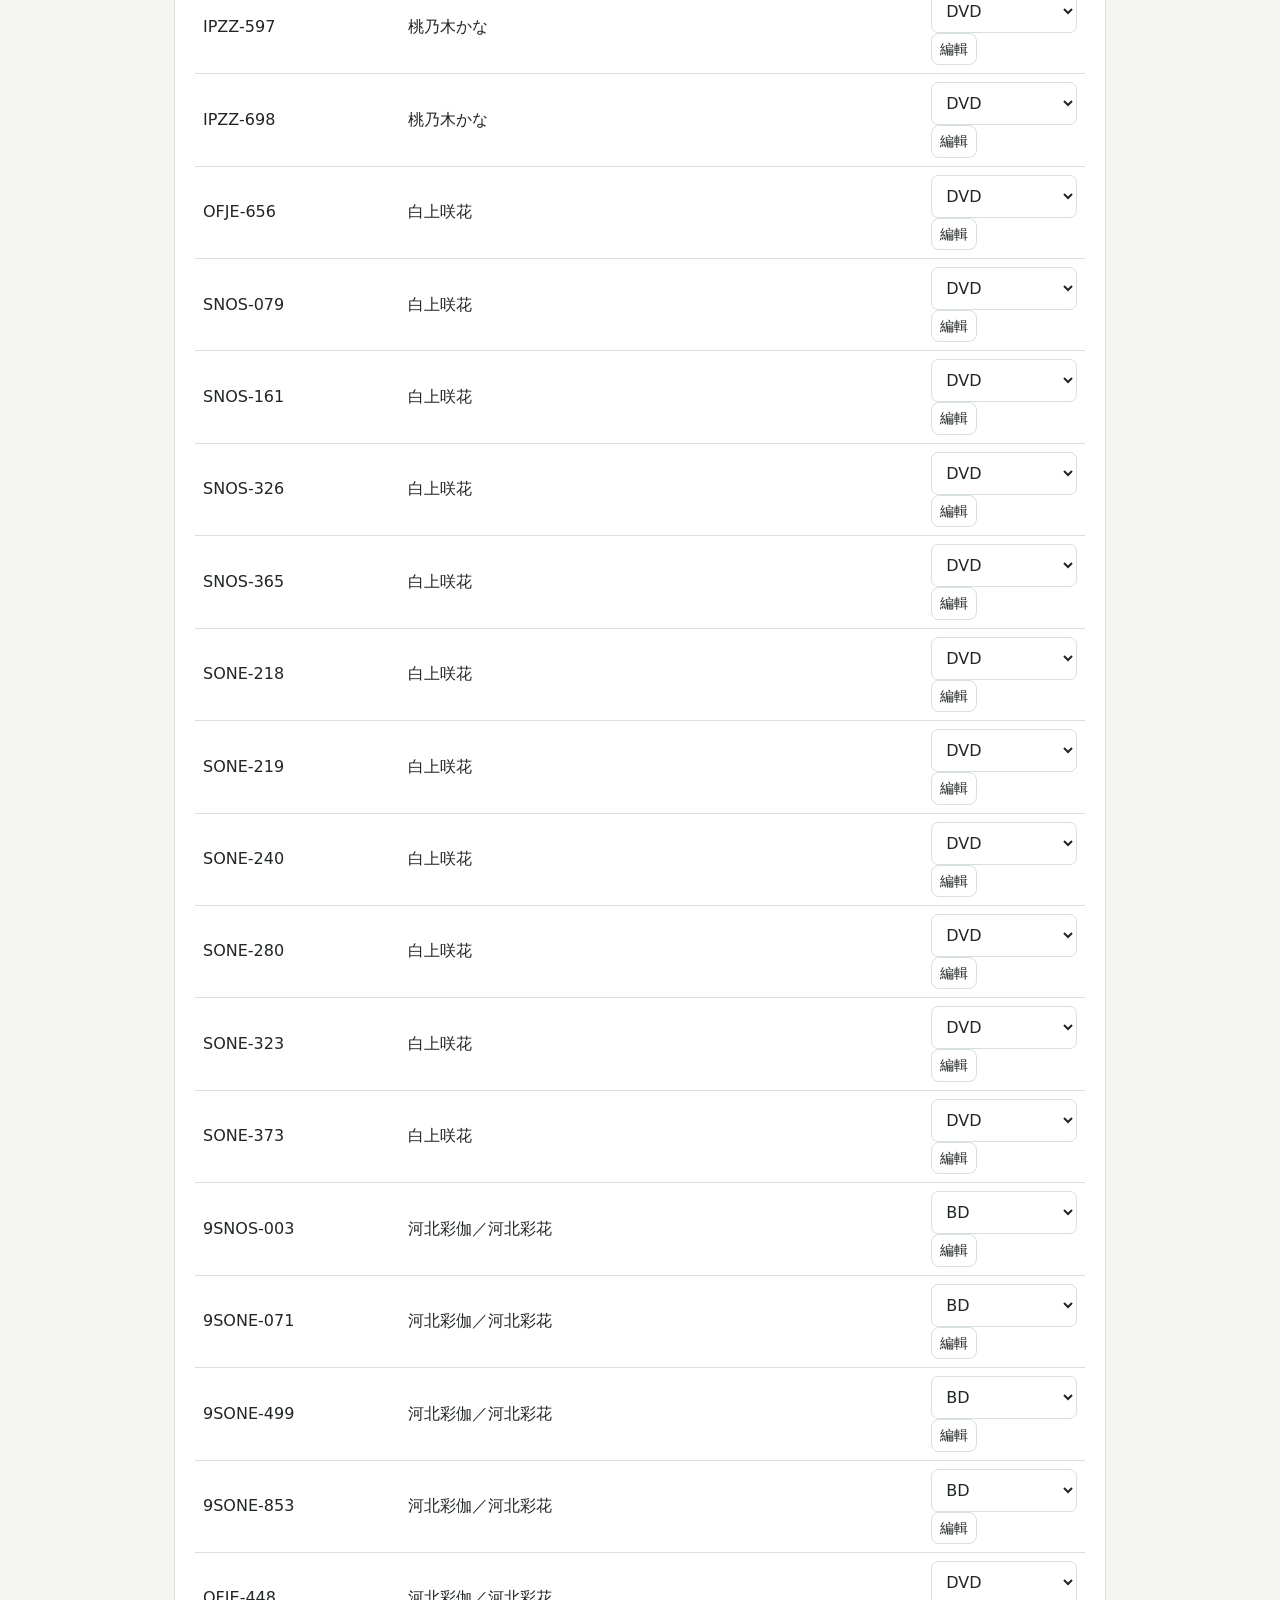
==== commit e1600280: "Add nearby return-to-collection link" ====
--- a/manage.html
+++ b/manage.html
@@ -1,11 +1,11 @@
-<!doctype html><html lang="zh-Hant"><head><meta charset="utf-8"><meta name="viewport" content="width=device-width,initial-scale=1"><title>管理收藏</title><link rel="stylesheet" href="assets/site.css"><script src="assets/manage.js?v=remember-token-9" defer></script></head>
+<!doctype html><html lang="zh-Hant"><head><meta charset="utf-8"><meta name="viewport" content="width=device-width,initial-scale=1"><title>管理收藏</title><link rel="stylesheet" href="assets/site.css"><script src="assets/manage.js?v=remember-token-10" defer></script></head>
 <body><main><header><p class="eyebrow">COLLECTION EDITOR</p><h1>管理收藏</h1><p><a href="index.html">← 回收藏網站</a></p></header>
 <p class="notice">這裡編輯的是本機草稿，不會直接修改正式網站。完成後匯出資料檔，再依下方步驟發布。原有核對過的收藏受到保護。</p>
 <p id="status" role="status">正在載入收藏資料…</p>
 <div id="editor" hidden>
 <div class="actions"><button id="export" type="button">匯出更新檔</button><button id="backup" type="button">下載正式版備份</button><button id="undo" type="button">復原上一步</button><button id="reset" type="button">放棄草稿</button></div>
 <details class="panel"><summary>如何發布到正式網站？</summary><ol><li>點「匯出更新檔」，取得 <code>catalog.json</code>。</li><li>開啟 <a href="https://github.com/swallow0120-stack/av-collection/tree/main/data" target="_blank" rel="noopener">GitHub 資料資料夾</a>，選 Add file → Upload files，上傳剛下載的檔案。</li><li>確認檔名是 <code>catalog.json</code>，按 Commit changes。網站會自動驗證及更新。</li><li>等待 Actions 顯示成功，再重新整理收藏網站。若驗證失敗，查看錯誤後修正資料。</li></ol><p>匯出的檔案也可作為備份；下次可使用「匯入草稿」繼續編輯。</p></details>
-<section class="panel"><h2 id="form-title">新增收藏</h2><form id="item-form"><div class="row"><label>番號<input id="code" required maxlength="30" placeholder="例如 ABC-001" autocomplete="off"></label><label>收藏分類<select id="item-category" required></select></label><label>媒體格式<select id="media-type"><option value="DVD">DVD</option><option value="BD">BD</option></select></label></div><label>參與者（可多選；個人分類未選時使用分類預設）<select id="cast" multiple size="5"></select></label><label>備註<textarea id="note" rows="2" maxlength="1000"></textarea></label><p id="form-status" class="form-status" role="status"></p><div class="actions"><button type="submit">儲存草稿</button><button id="cancel" type="button">取消編輯</button></div></form></section>
+<section class="panel"><h2 id="form-title">新增收藏</h2><form id="item-form"><div class="row"><label>番號<input id="code" required maxlength="30" placeholder="例如 ABC-001" autocomplete="off"></label><label>收藏分類<select id="item-category" required></select></label><label>媒體格式<select id="media-type"><option value="DVD">DVD</option><option value="BD">BD</option></select></label></div><label>參與者（可多選；個人分類未選時使用分類預設）<select id="cast" multiple size="5"></select></label><label>備註<textarea id="note" rows="2" maxlength="1000"></textarea></label><p id="form-status" class="form-status" role="status"></p><div class="actions"><button type="submit">儲存草稿</button><button id="cancel" type="button">取消編輯</button><a class="button" href="index.html">回到收藏網站</a></div></form></section>
 <details class="panel"><summary>新增女優分類</summary><form id="category-form"><label>顯示姓名<input id="person-name" required maxlength="80"></label><label>別名（多個用 ／ 分隔）<input id="aliases" maxlength="200"></label><button type="submit">新增分類</button></form></details>
 <details class="panel"><summary>匯入草稿</summary><label>選擇之前匯出的 catalog.json<input id="import" type="file" accept=".json,application/json"></label><p>匯入會先驗證內容，再替換本機草稿；可用「復原上一步」還原。</p></details>
 <section class="panel"><label>尋找要修改的收藏<input id="manage-search" type="search" placeholder="番號或分類"></label><p id="summary"></p><table><thead><tr><th>番號</th><th>分類</th><th>操作</th></tr></thead><tbody id="items"></tbody></table></section>
@@ -19,3 +19,4 @@
 
 
 
+
